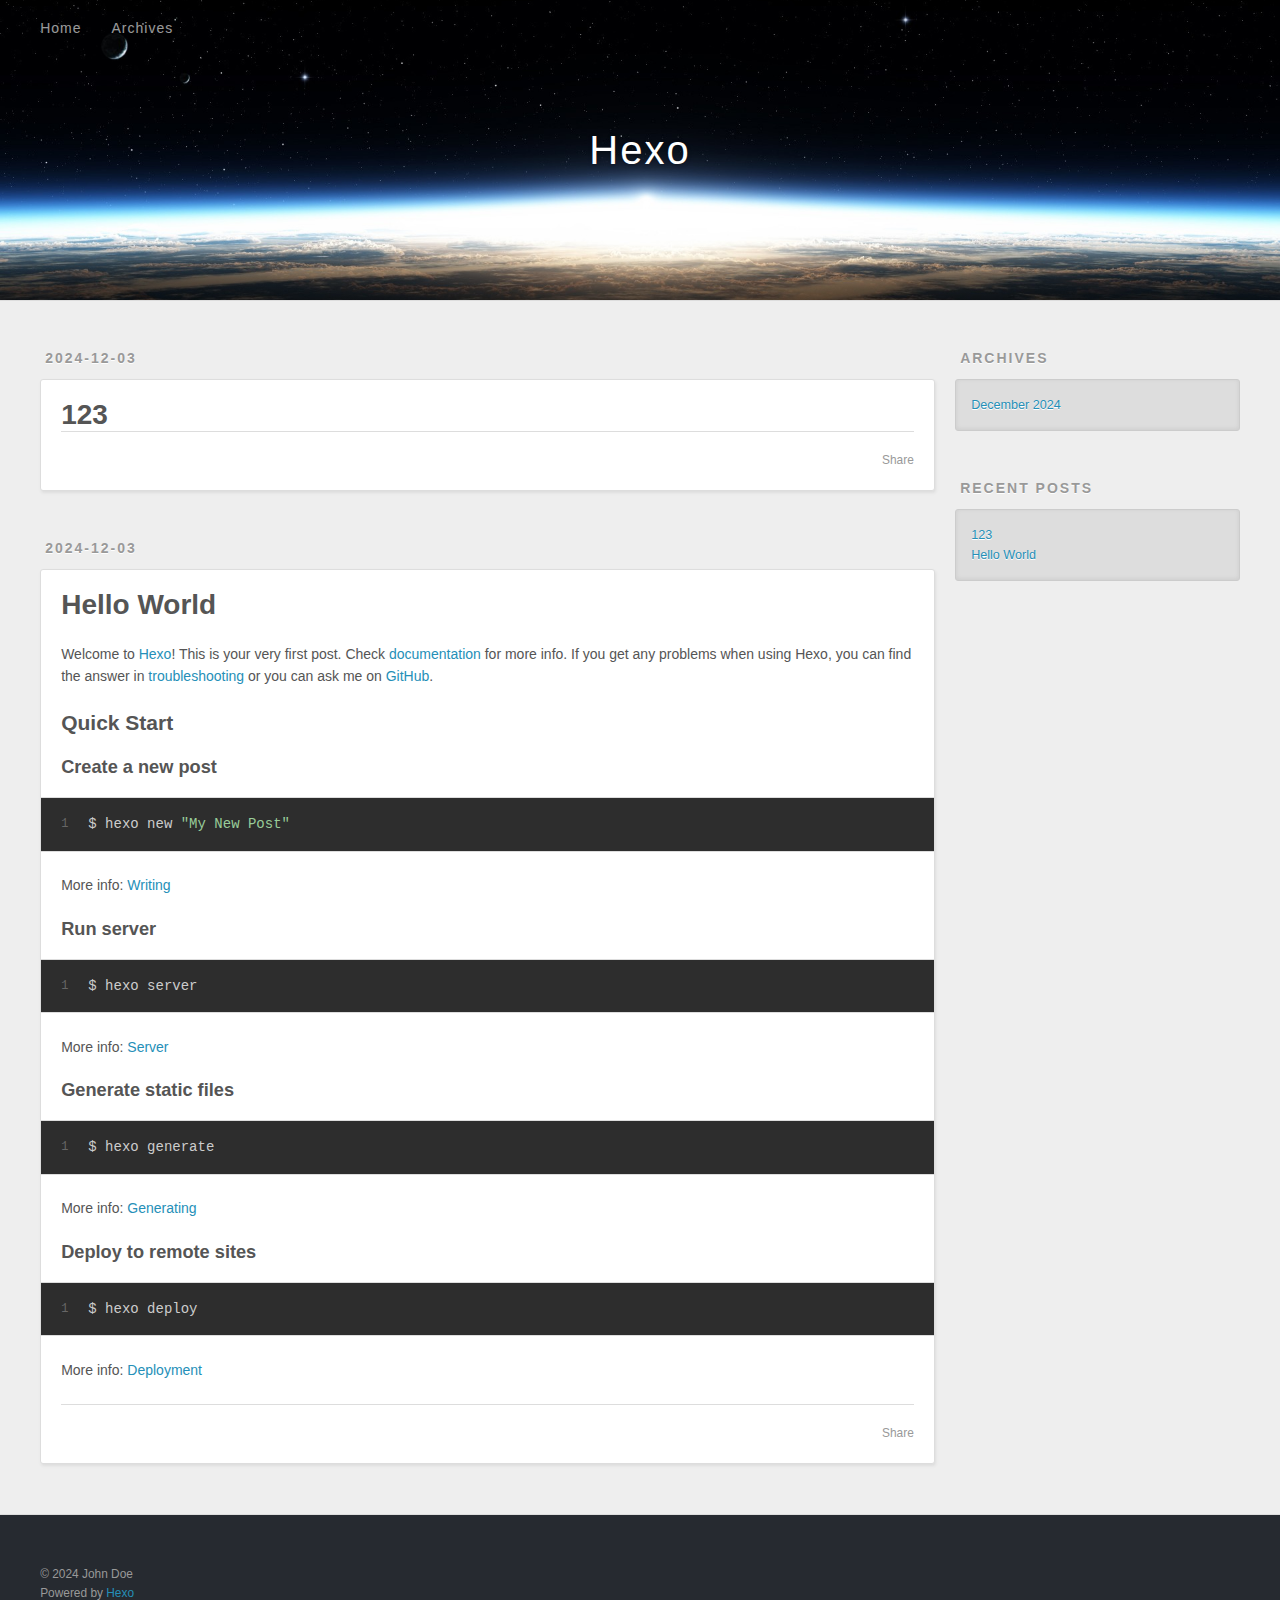
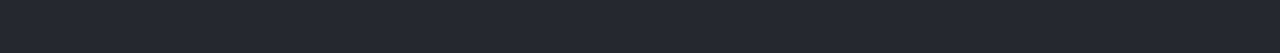
==== index.html @ cf657a5c "Site updated: 2024-12-03 20:59:52" ====
<!DOCTYPE html>
<html>
<head>
  <meta charset="utf-8">
  
  
  <title>Hexo</title>
  <meta name="viewport" content="width=device-width, initial-scale=1, shrink-to-fit=no">
  <meta property="og:type" content="website">
<meta property="og:title" content="Hexo">
<meta property="og:url" content="http://example.com/index.html">
<meta property="og:site_name" content="Hexo">
<meta property="og:locale" content="en_US">
<meta property="article:author" content="John Doe">
<meta name="twitter:card" content="summary">
  
    <link rel="alternate" href="/atom.xml" title="Hexo" type="application/atom+xml">
  
  
    <link rel="shortcut icon" href="/favicon.png">
  
  
  
<link rel="stylesheet" href="/css/style.css">

  
    
<link rel="stylesheet" href="/fancybox/jquery.fancybox.min.css">

  
  
<meta name="generator" content="Hexo 7.3.0"></head>

<body>
  <div id="container">
    <div id="wrap">
      <header id="header">
  <div id="banner"></div>
  <div id="header-outer" class="outer">
    <div id="header-title" class="inner">
      <h1 id="logo-wrap">
        <a href="/" id="logo">Hexo</a>
      </h1>
      
    </div>
    <div id="header-inner" class="inner">
      <nav id="main-nav">
        <a id="main-nav-toggle" class="nav-icon"><span class="fa fa-bars"></span></a>
        
          <a class="main-nav-link" href="/">Home</a>
        
          <a class="main-nav-link" href="/archives">Archives</a>
        
      </nav>
      <nav id="sub-nav">
        
        
          <a class="nav-icon" href="/atom.xml" title="RSS Feed"><span class="fa fa-rss"></span></a>
        
        <a class="nav-icon nav-search-btn" title="Search"><span class="fa fa-search"></span></a>
      </nav>
      <div id="search-form-wrap">
        <form action="//google.com/search" method="get" accept-charset="UTF-8" class="search-form"><input type="search" name="q" class="search-form-input" placeholder="Search"><button type="submit" class="search-form-submit">&#xF002;</button><input type="hidden" name="sitesearch" value="http://example.com"></form>
      </div>
    </div>
  </div>
</header>

      <div class="outer">
        <section id="main">
  
    <article id="post-123" class="h-entry article article-type-post" itemprop="blogPost" itemscope itemtype="https://schema.org/BlogPosting">
  <div class="article-meta">
    <a href="/2024/12/03/123/" class="article-date">
  <time class="dt-published" datetime="2024-12-03T11:37:57.000Z" itemprop="datePublished">2024-12-03</time>
</a>
    
  </div>
  <div class="article-inner">
    
    
      <header class="article-header">
        
  
    <h1 itemprop="name">
      <a class="p-name article-title" href="/2024/12/03/123/">123</a>
    </h1>
  

      </header>
    
    <div class="e-content article-entry" itemprop="articleBody">
      
        
      
    </div>
    <footer class="article-footer">
      <a data-url="http://example.com/2024/12/03/123/" data-id="cm48gv21500000oc7avasd6sb" data-title="123" class="article-share-link"><span class="fa fa-share">Share</span></a>
      
      
      
    </footer>
  </div>
  
</article>



  
    <article id="post-hello-world" class="h-entry article article-type-post" itemprop="blogPost" itemscope itemtype="https://schema.org/BlogPosting">
  <div class="article-meta">
    <a href="/2024/12/03/hello-world/" class="article-date">
  <time class="dt-published" datetime="2024-12-03T11:20:02.867Z" itemprop="datePublished">2024-12-03</time>
</a>
    
  </div>
  <div class="article-inner">
    
    
      <header class="article-header">
        
  
    <h1 itemprop="name">
      <a class="p-name article-title" href="/2024/12/03/hello-world/">Hello World</a>
    </h1>
  

      </header>
    
    <div class="e-content article-entry" itemprop="articleBody">
      
        <p>Welcome to <a target="_blank" rel="noopener" href="https://hexo.io/">Hexo</a>! This is your very first post. Check <a target="_blank" rel="noopener" href="https://hexo.io/docs/">documentation</a> for more info. If you get any problems when using Hexo, you can find the answer in <a target="_blank" rel="noopener" href="https://hexo.io/docs/troubleshooting.html">troubleshooting</a> or you can ask me on <a target="_blank" rel="noopener" href="https://github.com/hexojs/hexo/issues">GitHub</a>.</p>
<h2 id="Quick-Start"><a href="#Quick-Start" class="headerlink" title="Quick Start"></a>Quick Start</h2><h3 id="Create-a-new-post"><a href="#Create-a-new-post" class="headerlink" title="Create a new post"></a>Create a new post</h3><figure class="highlight bash"><table><tr><td class="gutter"><pre><span class="line">1</span><br></pre></td><td class="code"><pre><span class="line">$ hexo new <span class="string">&quot;My New Post&quot;</span></span><br></pre></td></tr></table></figure>

<p>More info: <a target="_blank" rel="noopener" href="https://hexo.io/docs/writing.html">Writing</a></p>
<h3 id="Run-server"><a href="#Run-server" class="headerlink" title="Run server"></a>Run server</h3><figure class="highlight bash"><table><tr><td class="gutter"><pre><span class="line">1</span><br></pre></td><td class="code"><pre><span class="line">$ hexo server</span><br></pre></td></tr></table></figure>

<p>More info: <a target="_blank" rel="noopener" href="https://hexo.io/docs/server.html">Server</a></p>
<h3 id="Generate-static-files"><a href="#Generate-static-files" class="headerlink" title="Generate static files"></a>Generate static files</h3><figure class="highlight bash"><table><tr><td class="gutter"><pre><span class="line">1</span><br></pre></td><td class="code"><pre><span class="line">$ hexo generate</span><br></pre></td></tr></table></figure>

<p>More info: <a target="_blank" rel="noopener" href="https://hexo.io/docs/generating.html">Generating</a></p>
<h3 id="Deploy-to-remote-sites"><a href="#Deploy-to-remote-sites" class="headerlink" title="Deploy to remote sites"></a>Deploy to remote sites</h3><figure class="highlight bash"><table><tr><td class="gutter"><pre><span class="line">1</span><br></pre></td><td class="code"><pre><span class="line">$ hexo deploy</span><br></pre></td></tr></table></figure>

<p>More info: <a target="_blank" rel="noopener" href="https://hexo.io/docs/one-command-deployment.html">Deployment</a></p>

      
    </div>
    <footer class="article-footer">
      <a data-url="http://example.com/2024/12/03/hello-world/" data-id="cm48gv21700010oc761fecr38" data-title="Hello World" class="article-share-link"><span class="fa fa-share">Share</span></a>
      
      
      
    </footer>
  </div>
  
</article>



  


</section>
        
          <aside id="sidebar">
  
    

  
    

  
    
  
    
  <div class="widget-wrap">
    <h3 class="widget-title">Archives</h3>
    <div class="widget">
      <ul class="archive-list"><li class="archive-list-item"><a class="archive-list-link" href="/archives/2024/12/">December 2024</a></li></ul>
    </div>
  </div>


  
    
  <div class="widget-wrap">
    <h3 class="widget-title">Recent Posts</h3>
    <div class="widget">
      <ul>
        
          <li>
            <a href="/2024/12/03/123/">123</a>
          </li>
        
          <li>
            <a href="/2024/12/03/hello-world/">Hello World</a>
          </li>
        
      </ul>
    </div>
  </div>

  
</aside>
        
      </div>
      <footer id="footer">
  
  <div class="outer">
    <div id="footer-info" class="inner">
      
      &copy; 2024 John Doe<br>
      Powered by <a href="https://hexo.io/" target="_blank">Hexo</a>
    </div>
  </div>
</footer>

    </div>
    <nav id="mobile-nav">
  
    <a href="/" class="mobile-nav-link">Home</a>
  
    <a href="/archives" class="mobile-nav-link">Archives</a>
  
</nav>
    


<script src="/js/jquery-3.6.4.min.js"></script>



  
<script src="/fancybox/jquery.fancybox.min.js"></script>




<script src="/js/script.js"></script>





  </div>
</body>
</html>
---- css/style.css ----
body {
  width: 100%;
}
body:before,
body:after {
  content: "";
  display: table;
}
body:after {
  clear: both;
}
html,
body,
div,
span,
applet,
object,
iframe,
h1,
h2,
h3,
h4,
h5,
h6,
p,
blockquote,
pre,
a,
abbr,
acronym,
address,
big,
cite,
code,
del,
dfn,
em,
img,
ins,
kbd,
q,
s,
samp,
small,
strike,
strong,
sub,
sup,
tt,
var,
dl,
dt,
dd,
ol,
ul,
li,
fieldset,
form,
label,
legend,
table,
caption,
tbody,
tfoot,
thead,
tr,
th,
td {
  margin: 0;
  padding: 0;
  border: 0;
  outline: 0;
  font-weight: inherit;
  font-style: inherit;
  font-family: inherit;
  font-size: 100%;
  vertical-align: baseline;
}
body {
  line-height: 1;
  color: #000;
  background: #fff;
}
ol,
ul {
  list-style: none;
}
table {
  border-collapse: separate;
  border-spacing: 0;
  vertical-align: middle;
}
caption,
th,
td {
  text-align: left;
  font-weight: normal;
  vertical-align: middle;
}
a img {
  border: none;
}
input,
button {
  margin: 0;
  padding: 0;
}
input::-moz-focus-inner,
button::-moz-focus-inner {
  border: 0;
  padding: 0;
}
html,
body,
#container {
  height: 100%;
}
body {
  background: #eee;
  font: 14px -apple-system, BlinkMacSystemFont, "Segoe UI", "Roboto", "Oxygen", "Ubuntu", "Cantarell", "Fira Sans", "Droid Sans", "Helvetica Neue", sans-serif;
  -webkit-text-size-adjust: 100%;
}
.outer {
  max-width: 1220px;
  margin: 0 auto;
  padding: 0 20px;
}
.outer:before,
.outer:after {
  content: "";
  display: table;
}
.outer:after {
  clear: both;
}
.inner {
  display: inline;
  float: left;
  width: 98.33333333333333%;
  margin: 0 0.833333333333333%;
}
.left,
.alignleft {
  float: left;
}
.right,
.alignright {
  float: right;
}
.clear {
  clear: both;
}
#container {
  position: relative;
}
.mobile-nav-on {
  overflow: hidden;
}
#wrap {
  height: 100%;
  width: 100%;
  position: absolute;
  top: 0;
  left: 0;
  -webkit-transition: 0.2s ease-out;
  -moz-transition: 0.2s ease-out;
  -ms-transition: 0.2s ease-out;
  transition: 0.2s ease-out;
  z-index: 1;
  background: #eee;
}
.mobile-nav-on #wrap {
  left: 280px;
}
@media screen and (min-width: 768px) {
  #main {
    display: inline;
    float: left;
    width: 73.33333333333333%;
    margin: 0 0.833333333333333%;
  }
}
.article-date,
.article-category-link,
.archive-year,
.widget-title {
  text-decoration: none;
  text-transform: uppercase;
  letter-spacing: 2px;
  color: #999;
  margin-bottom: 1em;
  margin-left: 5px;
  line-height: 1em;
  text-shadow: 0 1px #fff;
  font-weight: bold;
}
.article-inner,
.archive-article-inner {
  background: #fff;
  -webkit-box-shadow: 1px 2px 3px #ddd;
  box-shadow: 1px 2px 3px #ddd;
  border: 1px solid #ddd;
  border-radius: 3px;
}
.article-entry h1,
.widget h1 {
  font-size: 2em;
}
.article-entry h2,
.widget h2 {
  font-size: 1.5em;
}
.article-entry h3,
.widget h3 {
  font-size: 1.3em;
}
.article-entry h4,
.widget h4 {
  font-size: 1.2em;
}
.article-entry h5,
.widget h5 {
  font-size: 1em;
}
.article-entry h6,
.widget h6 {
  font-size: 1em;
  color: #999;
}
.article-entry hr,
.widget hr {
  border: 1px dashed #ddd;
}
.article-entry strong,
.widget strong {
  font-weight: bold;
}
.article-entry em,
.widget em,
.article-entry cite,
.widget cite {
  font-style: italic;
}
.article-entry sup,
.widget sup,
.article-entry sub,
.widget sub {
  font-size: 0.75em;
  line-height: 0;
  position: relative;
  vertical-align: baseline;
}
.article-entry sup,
.widget sup {
  top: -0.5em;
}
.article-entry sub,
.widget sub {
  bottom: -0.2em;
}
.article-entry small,
.widget small {
  font-size: 0.85em;
}
.article-entry acronym,
.widget acronym,
.article-entry abbr,
.widget abbr {
  border-bottom: 1px dotted;
}
.article-entry ul,
.widget ul,
.article-entry ol,
.widget ol,
.article-entry dl,
.widget dl {
  margin: 0 20px;
  line-height: 1.6em;
}
.article-entry ul ul,
.widget ul ul,
.article-entry ol ul,
.widget ol ul,
.article-entry ul ol,
.widget ul ol,
.article-entry ol ol,
.widget ol ol {
  margin-top: 0;
  margin-bottom: 0;
}
.article-entry ul,
.widget ul {
  list-style: disc;
}
.article-entry ol,
.widget ol {
  list-style: decimal;
}
.article-entry dt,
.widget dt {
  font-weight: bold;
}
#header {
  height: 300px;
  position: relative;
  border-bottom: 1px solid #ddd;
}
#header:before,
#header:after {
  content: "";
  position: absolute;
  left: 0;
  right: 0;
  height: 40px;
}
#header:before {
  top: 0;
  background: -webkit-linear-gradient(rgba(0,0,0,0.2), transparent);
  background: -moz-linear-gradient(rgba(0,0,0,0.2), transparent);
  background: -ms-linear-gradient(rgba(0,0,0,0.2), transparent);
  background: linear-gradient(rgba(0,0,0,0.2), transparent);
}
#header:after {
  bottom: 0;
  background: -webkit-linear-gradient(transparent, rgba(0,0,0,0.2));
  background: -moz-linear-gradient(transparent, rgba(0,0,0,0.2));
  background: -ms-linear-gradient(transparent, rgba(0,0,0,0.2));
  background: linear-gradient(transparent, rgba(0,0,0,0.2));
}
#header-outer {
  height: 100%;
  position: relative;
}
#header-inner {
  position: relative;
  overflow: hidden;
}
#banner {
  position: absolute;
  top: 0;
  left: 0;
  width: 100%;
  height: 100%;
  background: url("images/banner.jpg") center #000;
  background-size: cover;
  z-index: -1;
}
#header-title {
  text-align: center;
  height: 40px;
  position: absolute;
  top: 50%;
  left: 0;
  margin-top: -20px;
}
#logo,
#subtitle {
  text-decoration: none;
  color: #fff;
  font-weight: 300;
  text-shadow: 0 1px 4px rgba(0,0,0,0.3);
}
#logo {
  font-size: 40px;
  line-height: 40px;
  letter-spacing: 2px;
}
#subtitle {
  font-size: 16px;
  line-height: 16px;
  letter-spacing: 1px;
}
#subtitle-wrap {
  margin-top: 16px;
}
#main-nav {
  float: left;
  margin-left: -15px;
}
.nav-icon,
.main-nav-link {
  float: left;
  color: #fff;
  opacity: 0.6;
  text-decoration: none;
  text-shadow: 0 1px rgba(0,0,0,0.2);
  -webkit-transition: opacity 0.2s;
  -moz-transition: opacity 0.2s;
  -ms-transition: opacity 0.2s;
  transition: opacity 0.2s;
  display: block;
  padding: 20px 15px;
}
.nav-icon:hover,
.main-nav-link:hover {
  opacity: 1;
}
.nav-icon {
  text-align: center;
  font-size: 14px;
  width: 14px;
  height: 14px;
  padding: 20px 15px;
  position: relative;
  cursor: pointer;
}
.main-nav-link {
  font-weight: 300;
  letter-spacing: 1px;
}
@media screen and (max-width: 479px) {
  .main-nav-link {
    display: none;
  }
}
#main-nav-toggle {
  display: none;
}
@media screen and (max-width: 479px) {
  #main-nav-toggle {
    display: block;
  }
}
#sub-nav {
  float: right;
  margin-right: -15px;
}
#search-form-wrap {
  position: absolute;
  top: 15px;
  width: 150px;
  height: 30px;
  right: -150px;
  opacity: 0;
  -webkit-transition: 0.2s ease-out;
  -moz-transition: 0.2s ease-out;
  -ms-transition: 0.2s ease-out;
  transition: 0.2s ease-out;
}
#search-form-wrap.on {
  opacity: 1;
  right: 0;
}
@media screen and (max-width: 479px) {
  #search-form-wrap {
    width: 100%;
    right: -100%;
  }
}
.search-form {
  position: absolute;
  top: 0;
  left: 0;
  right: 0;
  background: #fff;
  padding: 5px 15px;
  border-radius: 15px;
  -webkit-box-shadow: 0 0 10px rgba(0,0,0,0.3);
  box-shadow: 0 0 10px rgba(0,0,0,0.3);
}
.search-form-input {
  border: none;
  background: none;
  color: #555;
  width: 100%;
  font: 13px -apple-system, BlinkMacSystemFont, "Segoe UI", "Roboto", "Oxygen", "Ubuntu", "Cantarell", "Fira Sans", "Droid Sans", "Helvetica Neue", sans-serif;
  outline: none;
}
.search-form-input::-webkit-search-results-decoration,
.search-form-input::-webkit-search-cancel-button {
  -webkit-appearance: none;
}
.search-form-submit {
  position: absolute;
  top: 50%;
  right: 10px;
  margin-top: -7px;
  font: 13px ForkAwesome;
  border: none;
  background: none;
  color: #bbb;
  cursor: pointer;
}
.search-form-submit:hover,
.search-form-submit:focus {
  color: #777;
}
.article {
  margin: 50px 0;
}
.article-inner {
  overflow: hidden;
}
.article-meta:before,
.article-meta:after {
  content: "";
  display: table;
}
.article-meta:after {
  clear: both;
}
.article-date {
  float: left;
}
.article-category {
  float: left;
  line-height: 1em;
  color: #ccc;
  text-shadow: 0 1px #fff;
  margin-left: 8px;
}
.article-category:before {
  content: "\2022";
}
.article-category-link {
  margin: 0 12px 1em;
}
.article-header {
  padding: 20px 20px 0;
}
.article-title {
  text-decoration: none;
  font-size: 2em;
  font-weight: bold;
  color: #555;
  line-height: 1.1em;
  -webkit-transition: color 0.2s;
  -moz-transition: color 0.2s;
  -ms-transition: color 0.2s;
  transition: color 0.2s;
}
a.article-title:hover {
  color: #258fb8;
}
.article-entry {
  color: #555;
  padding: 0 20px;
}
.article-entry:before,
.article-entry:after {
  content: "";
  display: table;
}
.article-entry:after {
  clear: both;
}
.article-entry p,
.article-entry table {
  line-height: 1.6em;
  margin: 1.6em 0;
}
.article-entry h1,
.article-entry h2,
.article-entry h3,
.article-entry h4,
.article-entry h5,
.article-entry h6 {
  font-weight: bold;
}
.article-entry h1,
.article-entry h2,
.article-entry h3,
.article-entry h4,
.article-entry h5,
.article-entry h6 {
  line-height: 1.1em;
  margin: 1.1em 0;
}
.article-entry a {
  color: #258fb8;
  text-decoration: none;
}
.article-entry a:hover {
  text-decoration: underline;
}
.article-entry ul,
.article-entry ol,
.article-entry dl {
  margin-top: 1.6em;
  margin-bottom: 1.6em;
}
.article-entry img,
.article-entry video {
  max-width: 100%;
  height: auto;
  display: block;
  margin: auto;
}
.article-entry iframe {
  border: none;
}
.article-entry table {
  width: 100%;
  border-collapse: collapse;
  border-spacing: 0;
}
.article-entry th {
  font-weight: bold;
  border-bottom: 3px solid #ddd;
  padding-bottom: 0.5em;
}
.article-entry td {
  border-bottom: 1px solid #ddd;
  padding: 10px 0;
}
.article-entry blockquote {
  font-family: Georgia, "Times New Roman", serif;
  margin: 1.6em 20px;
  text-align: center;
}
.article-entry blockquote footer {
  font-size: 14px;
  margin: 1.6em 0;
  font-family: -apple-system, BlinkMacSystemFont, "Segoe UI", "Roboto", "Oxygen", "Ubuntu", "Cantarell", "Fira Sans", "Droid Sans", "Helvetica Neue", sans-serif;
}
.article-entry blockquote footer cite:before {
  content: "—";
  padding: 0 0.5em;
}
.article-entry .pullquote {
  text-align: left;
  width: 45%;
  margin: 0;
}
.article-entry .pullquote.left {
  margin-left: 0.5em;
  margin-right: 1em;
}
.article-entry .pullquote.right {
  margin-right: 0.5em;
  margin-left: 1em;
}
.article-entry .caption {
  color: #999;
  display: block;
  font-size: 0.9em;
  margin-top: 0.5em;
  position: relative;
  text-align: center;
}
.article-entry .video-container {
  position: relative;
  padding-top: 56.25%;
  height: 0;
  overflow: hidden;
}
.article-entry .video-container iframe,
.article-entry .video-container object,
.article-entry .video-container embed {
  position: absolute;
  top: 0;
  left: 0;
  width: 100%;
  height: 100%;
  margin-top: 0;
}
.article-more-link a {
  display: inline-block;
  line-height: 1em;
  padding: 6px 15px;
  border-radius: 15px;
  background: #eee;
  color: #999;
  text-shadow: 0 1px #fff;
  text-decoration: none;
}
.article-more-link a:hover {
  background: #258fb8;
  color: #fff;
  text-decoration: none;
  text-shadow: 0 1px #1e7293;
}
.article-footer {
  font-size: 0.85em;
  line-height: 1.6em;
  border-top: 1px solid #ddd;
  padding-top: 1.6em;
  margin: 0 20px 20px;
}
.article-footer:before,
.article-footer:after {
  content: "";
  display: table;
}
.article-footer:after {
  clear: both;
}
.article-footer a {
  color: #999;
  text-decoration: none;
}
.article-footer a:hover {
  color: #555;
}
.article-tag-list-item {
  float: left;
  margin-right: 10px;
}
.article-tag-list-link:before {
  content: "#";
}
.article-comment-link {
  float: right;
}
.article-comment-link:before {
  padding-right: 8px;
}
.article-share-link {
  cursor: pointer;
  float: right;
  margin-left: 20px;
}
.article-share-link:before {
  padding-right: 6px;
}
#article-nav {
  position: relative;
}
#article-nav:before,
#article-nav:after {
  content: "";
  display: table;
}
#article-nav:after {
  clear: both;
}
@media screen and (min-width: 768px) {
  #article-nav {
    margin: 50px 0;
  }
  #article-nav:before {
    width: 8px;
    height: 8px;
    position: absolute;
    top: 50%;
    left: 50%;
    margin-top: -4px;
    margin-left: -4px;
    content: "";
    border-radius: 50%;
    background: #ddd;
    -webkit-box-shadow: 0 1px 2px #fff;
    box-shadow: 0 1px 2px #fff;
  }
}
.article-nav-link-wrap {
  text-decoration: none;
  text-shadow: 0 1px #fff;
  color: #999;
  -webkit-box-sizing: border-box;
  -moz-box-sizing: border-box;
  box-sizing: border-box;
  margin-top: 50px;
  text-align: center;
  display: block;
}
.article-nav-link-wrap:hover {
  color: #555;
}
@media screen and (min-width: 768px) {
  .article-nav-link-wrap {
    width: 50%;
    margin-top: 0;
  }
}
@media screen and (min-width: 768px) {
  #article-nav-newer {
    float: left;
    text-align: right;
    padding-right: 20px;
  }
}
@media screen and (min-width: 768px) {
  #article-nav-older {
    float: right;
    text-align: left;
    padding-left: 20px;
  }
}
.article-nav-caption {
  text-transform: uppercase;
  letter-spacing: 2px;
  color: #ddd;
  line-height: 1em;
  font-weight: bold;
}
#article-nav-newer .article-nav-caption {
  margin-right: -2px;
}
.article-nav-title {
  font-size: 0.85em;
  line-height: 1.6em;
  margin-top: 0.5em;
}
.article-share-box {
  position: absolute;
  display: none;
  background: #fff;
  -webkit-box-shadow: 1px 2px 10px rgba(0,0,0,0.2);
  box-shadow: 1px 2px 10px rgba(0,0,0,0.2);
  border-radius: 3px;
  margin-left: -145px;
  overflow: hidden;
  z-index: 1;
}
.article-share-box.on {
  display: block;
}
.article-share-input {
  width: 100%;
  background: none;
  -webkit-box-sizing: border-box;
  -moz-box-sizing: border-box;
  box-sizing: border-box;
  font: 14px -apple-system, BlinkMacSystemFont, "Segoe UI", "Roboto", "Oxygen", "Ubuntu", "Cantarell", "Fira Sans", "Droid Sans", "Helvetica Neue", sans-serif;
  padding: 0 15px;
  color: #555;
  outline: none;
  border: 1px solid #ddd;
  border-radius: 3px 3px 0 0;
  height: 36px;
  line-height: 36px;
}
.article-share-links {
  background: #eee;
}
.article-share-links:before,
.article-share-links:after {
  content: "";
  display: table;
}
.article-share-links:after {
  clear: both;
}
.article-share-twitter,
.article-share-facebook,
.article-share-pinterest,
.article-share-linkedin {
  width: 50px;
  height: 36px;
  display: block;
  float: left;
  position: relative;
  color: #999;
  text-shadow: 0 1px #fff;
}
.article-share-twitter:before,
.article-share-facebook:before,
.article-share-pinterest:before,
.article-share-linkedin:before {
  font-size: 20px;
  width: 20px;
  height: 20px;
  position: absolute;
  top: 50%;
  left: 50%;
  margin-top: -10px;
  margin-left: -10px;
  text-align: center;
}
.article-share-twitter:hover,
.article-share-facebook:hover,
.article-share-pinterest:hover,
.article-share-linkedin:hover {
  color: #fff;
}
.article-share-twitter:hover {
  background: #00aced;
  text-shadow: 0 1px #008abe;
}
.article-share-facebook:hover {
  background: #3b5998;
  text-shadow: 0 1px #2f477a;
}
.article-share-pinterest:hover {
  background: #cb2027;
  text-shadow: 0 1px #a21a1f;
}
.article-share-linkedin:hover {
  background: #0077b5;
  text-shadow: 0 1px #005f91;
}
.article-gallery {
  background: #000;
  position: relative;
}
.article-gallery-photos {
  position: relative;
  overflow: hidden;
}
.article-gallery-img {
  display: none;
  max-width: 100%;
}
.article-gallery-img:first-child {
  display: block;
}
.article-gallery-img.loaded {
  position: absolute;
  display: block;
}
.article-gallery-img img {
  display: block;
  max-width: 100%;
  margin: 0 auto;
}
#comments {
  background: #fff;
  -webkit-box-shadow: 1px 2px 3px #ddd;
  box-shadow: 1px 2px 3px #ddd;
  padding: 20px;
  border: 1px solid #ddd;
  border-radius: 3px;
  margin: 50px 0;
}
#comments a {
  color: #258fb8;
}
.archives-wrap {
  margin: 50px 0;
}
.archives:before,
.archives:after {
  content: "";
  display: table;
}
.archives:after {
  clear: both;
}
.archive-year-wrap {
  margin-bottom: 1em;
}
.archives {
  -webkit-column-gap: 10px;
  -moz-column-gap: 10px;
  column-gap: 10px;
}
@media screen and (min-width: 480px) and (max-width: 767px) {
  .archives {
    -webkit-column-count: 2;
    -moz-column-count: 2;
    column-count: 2;
  }
}
@media screen and (min-width: 768px) {
  .archives {
    -webkit-column-count: 3;
    -moz-column-count: 3;
    column-count: 3;
  }
}
.archive-article {
  -webkit-column-break-inside: avoid;
  page-break-inside: avoid;
  overflow: hidden;
  break-inside: avoid-column;
}
.archive-article-inner {
  padding: 10px;
  margin-bottom: 15px;
}
.archive-article-title {
  text-decoration: none;
  font-weight: bold;
  color: #555;
  -webkit-transition: color 0.2s;
  -moz-transition: color 0.2s;
  -ms-transition: color 0.2s;
  transition: color 0.2s;
  line-height: 1.6em;
}
.archive-article-title:hover {
  color: #258fb8;
}
.archive-article-footer {
  margin-top: 1em;
}
.archive-article-date {
  color: #999;
  text-decoration: none;
  font-size: 0.85em;
  line-height: 1em;
  margin-bottom: 0.5em;
  display: block;
}
#page-nav {
  margin: 50px auto;
  background: #fff;
  -webkit-box-shadow: 1px 2px 3px #ddd;
  box-shadow: 1px 2px 3px #ddd;
  border: 1px solid #ddd;
  border-radius: 3px;
  text-align: center;
  color: #999;
  overflow: hidden;
}
#page-nav:before,
#page-nav:after {
  content: "";
  display: table;
}
#page-nav:after {
  clear: both;
}
#page-nav a,
#page-nav span {
  padding: 10px 20px;
  line-height: 1;
  height: 2ex;
}
#page-nav a {
  color: #999;
  text-decoration: none;
}
#page-nav a:hover {
  background: #999;
  color: #fff;
}
#page-nav .prev {
  float: left;
}
#page-nav .next {
  float: right;
}
#page-nav .page-number {
  display: inline-block;
}
@media screen and (max-width: 479px) {
  #page-nav .page-number {
    display: none;
  }
}
#page-nav .current {
  color: #555;
  font-weight: bold;
}
#page-nav .space {
  color: #ddd;
}
#footer {
  background: #262a30;
  padding: 50px 0;
  border-top: 1px solid #ddd;
  color: #999;
}
#footer a {
  color: #258fb8;
  text-decoration: none;
}
#footer a:hover {
  text-decoration: underline;
}
#footer-info {
  line-height: 1.6em;
  font-size: 0.85em;
}
.article-entry pre,
.article-entry .highlight {
  background: #2d2d2d;
  margin: 0 -20px;
  padding: 15px 20px;
  border-style: solid;
  border-color: #ddd;
  border-width: 1px 0;
  overflow: auto;
  color: #ccc;
  line-height: 22.400000000000002px;
}
.article-entry .highlight .gutter pre,
.article-entry .gist .gist-file .gist-data .line-numbers {
  color: #666;
  font-size: 0.85em;
}
.article-entry pre,
.article-entry code {
  font-family: "Source Code Pro", Consolas, Monaco, Menlo, Consolas, monospace;
}
.article-entry code {
  background: #eee;
  text-shadow: 0 1px #fff;
  padding: 0 0.3em;
}
.article-entry pre code {
  background: none;
  text-shadow: none;
  padding: 0;
}
.article-entry .highlight pre {
  border: none;
  margin: 0;
  padding: 0;
}
.article-entry .highlight table {
  margin: 0;
  width: auto;
}
.article-entry .highlight td {
  border: none;
  padding: 0;
}
.article-entry .highlight figcaption {
  font-size: 0.85em;
  color: #999;
  line-height: 1em;
  margin-bottom: 1em;
}
.article-entry .highlight figcaption:before,
.article-entry .highlight figcaption:after {
  content: "";
  display: table;
}
.article-entry .highlight figcaption:after {
  clear: both;
}
.article-entry .highlight figcaption a {
  float: right;
}
.article-entry .highlight .gutter {
  -moz-user-select: none;
  -ms-user-select: none;
  -webkit-user-select: none;
  -webkit-user-select: none;
  -moz-user-select: none;
  -ms-user-select: none;
  user-select: none;
}
.article-entry .highlight .gutter pre {
  text-align: right;
  padding-right: 20px;
}
.article-entry .highlight .line {
  height: 22.400000000000002px;
}
.article-entry .highlight .line.marked {
  background: #515151;
}
.article-entry .gist {
  margin: 0 -20px;
  border-style: solid;
  border-color: #ddd;
  border-width: 1px 0;
  background: #2d2d2d;
  padding: 15px 20px 15px 0;
}
.article-entry .gist .gist-file {
  border: none;
  font-family: "Source Code Pro", Consolas, Monaco, Menlo, Consolas, monospace;
  margin: 0;
}
.article-entry .gist .gist-file .gist-data {
  background: none;
  border: none;
}
.article-entry .gist .gist-file .gist-data .line-numbers {
  background: none;
  border: none;
  padding: 0 20px 0 0;
}
.article-entry .gist .gist-file .gist-data .line-data {
  padding: 0 !important;
}
.article-entry .gist .gist-file .highlight {
  margin: 0;
  padding: 0;
  border: none;
}
.article-entry .gist .gist-file .gist-meta {
  background: #2d2d2d;
  color: #999;
  font: 0.85em -apple-system, BlinkMacSystemFont, "Segoe UI", "Roboto", "Oxygen", "Ubuntu", "Cantarell", "Fira Sans", "Droid Sans", "Helvetica Neue", sans-serif;
  text-shadow: 0 0;
  padding: 0;
  margin-top: 1em;
  margin-left: 20px;
}
.article-entry .gist .gist-file .gist-meta a {
  color: #258fb8;
  font-weight: normal;
}
.article-entry .gist .gist-file .gist-meta a:hover {
  text-decoration: underline;
}
pre .comment,
pre .title {
  color: #999;
}
pre .variable,
pre .attribute,
pre .tag,
pre .regexp,
pre .ruby .constant,
pre .xml .tag .title,
pre .xml .pi,
pre .xml .doctype,
pre .html .doctype,
pre .css .id,
pre .css .class,
pre .css .pseudo {
  color: #f2777a;
}
pre .number,
pre .preprocessor,
pre .built_in,
pre .literal,
pre .params,
pre .constant {
  color: #f99157;
}
pre .class,
pre .ruby .class .title,
pre .css .rules .attribute {
  color: #9c9;
}
pre .string,
pre .value,
pre .inheritance,
pre .header,
pre .ruby .symbol,
pre .xml .cdata {
  color: #9c9;
}
pre .css .hexcolor {
  color: #6cc;
}
pre .function,
pre .python .decorator,
pre .python .title,
pre .ruby .function .title,
pre .ruby .title .keyword,
pre .perl .sub,
pre .javascript .title,
pre .coffeescript .title {
  color: #69c;
}
pre .keyword,
pre .javascript .function {
  color: #c9c;
}
@media screen and (max-width: 479px) {
  #mobile-nav {
    position: absolute;
    top: 0;
    left: 0;
    width: 280px;
    height: 100%;
    background: #191919;
    border-right: 1px solid #fff;
  }
}
@media screen and (max-width: 479px) {
  .mobile-nav-link {
    display: block;
    color: #999;
    text-decoration: none;
    padding: 15px 20px;
    font-weight: bold;
  }
  .mobile-nav-link:hover {
    color: #fff;
  }
}
@media screen and (min-width: 768px) {
  #sidebar {
    display: inline;
    float: left;
    width: 23.333333333333332%;
    margin: 0 0.833333333333333%;
  }
}
.widget-wrap {
  margin: 50px 0;
}
.widget {
  color: #777;
  text-shadow: 0 1px #fff;
  background: #ddd;
  -webkit-box-shadow: 0 -1px 4px #ccc inset;
  box-shadow: 0 -1px 4px #ccc inset;
  border: 1px solid #ccc;
  padding: 15px;
  border-radius: 3px;
}
.widget a {
  color: #258fb8;
  text-decoration: none;
}
.widget a:hover {
  text-decoration: underline;
}
.widget ul ul,
.widget ol ul,
.widget dl ul,
.widget ul ol,
.widget ol ol,
.widget dl ol,
.widget ul dl,
.widget ol dl,
.widget dl dl {
  margin-left: 15px;
  list-style: disc;
}
.widget {
  line-height: 1.6em;
  word-wrap: break-word;
  font-size: 0.9em;
}
.widget ul,
.widget ol {
  list-style: none;
  margin: 0;
}
.widget ul ul,
.widget ol ul,
.widget ul ol,
.widget ol ol {
  margin: 0 20px;
}
.widget ul ul,
.widget ol ul {
  list-style: disc;
}
.widget ul ol,
.widget ol ol {
  list-style: decimal;
}
.category-list-count,
.tag-list-count,
.archive-list-count {
  padding-left: 5px;
  color: #999;
  font-size: 0.85em;
}
.category-list-count:before,
.tag-list-count:before,
.archive-list-count:before {
  content: "(";
}
.category-list-count:after,
.tag-list-count:after,
.archive-list-count:after {
  content: ")";
}
.tagcloud a {
  margin-right: 5px;
  display: inline-block;
}
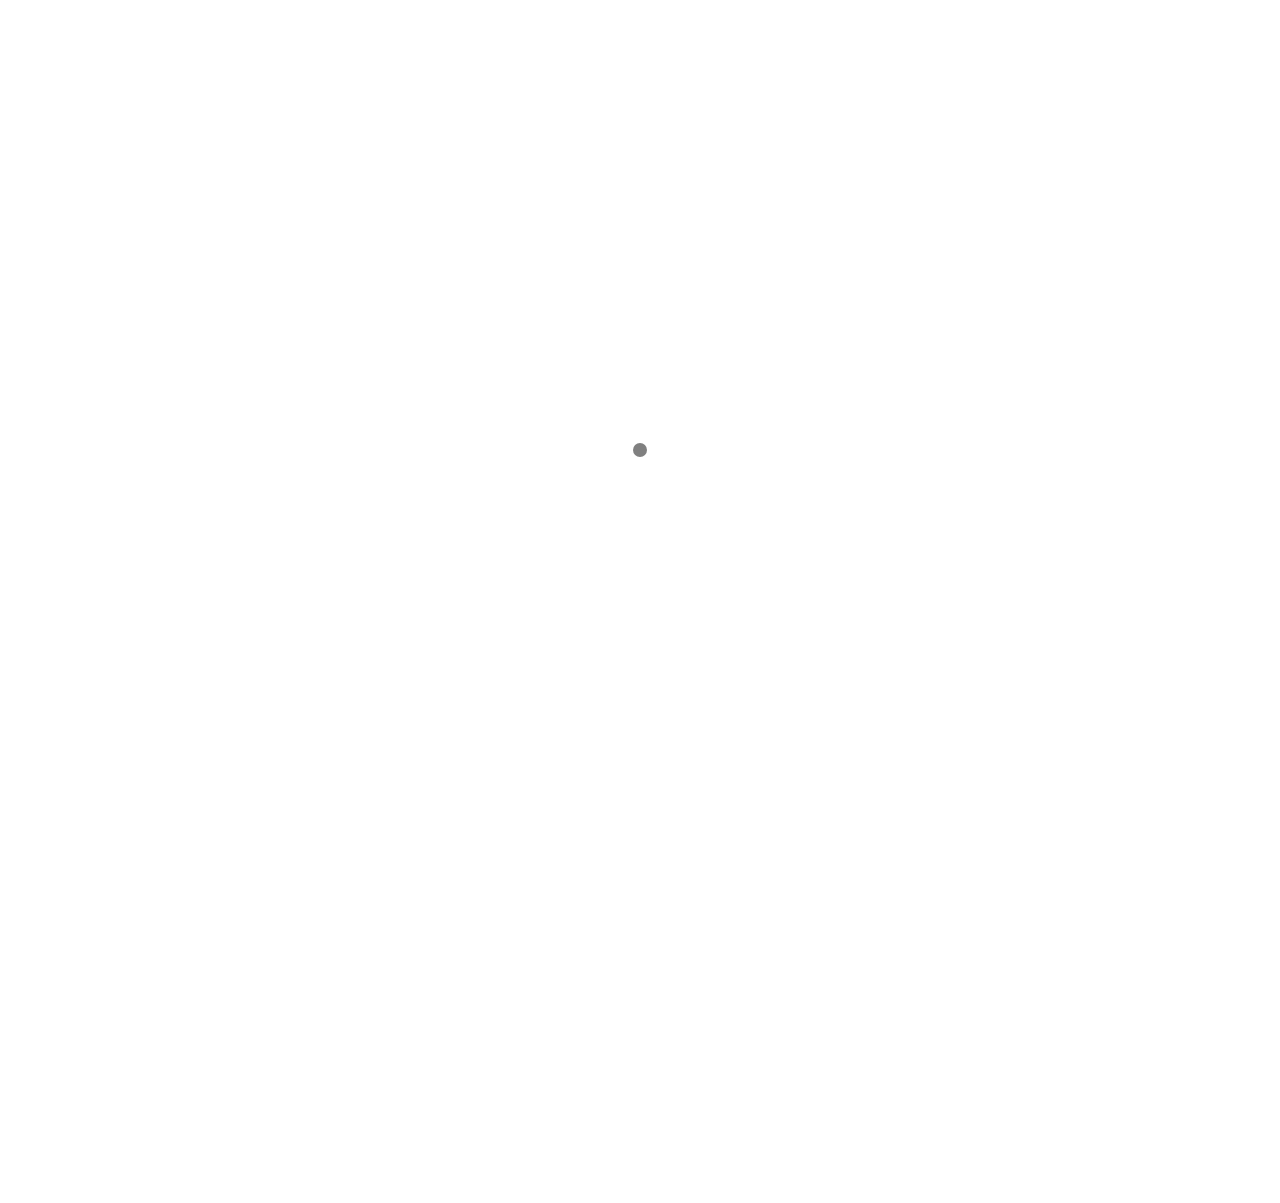
==== commit 56a7881b: "Site updated: 2024-12-03 21:15:56" ====
--- a/index.html
+++ b/index.html
@@ -1,247 +1,221 @@
+
 <!DOCTYPE html>
-<html>
+<html lang="zh" class="loading">
 <head>
-  <meta charset="utf-8">
-  
-  
-  <title>Hexo</title>
-  <meta name="viewport" content="width=device-width, initial-scale=1, shrink-to-fit=no">
-  <meta property="og:type" content="website">
-<meta property="og:title" content="Hexo">
-<meta property="og:url" content="http://example.com/index.html">
-<meta property="og:site_name" content="Hexo">
-<meta property="og:locale" content="en_US">
-<meta property="article:author" content="John Doe">
-<meta name="twitter:card" content="summary">
-  
-    <link rel="alternate" href="/atom.xml" title="Hexo" type="application/atom+xml">
-  
-  
-    <link rel="shortcut icon" href="/favicon.png">
-  
-  
-  
-<link rel="stylesheet" href="/css/style.css">
-
-  
-    
-<link rel="stylesheet" href="/fancybox/jquery.fancybox.min.css">
-
-  
-  
+    <meta charset="UTF-8" />
+    <meta http-equiv="X-UA-Compatible" content="IE=edge,chrome=1" />
+    <meta name="viewport" content="width=device-width, minimum-scale=1.0, maximum-scale=1.0, user-scalable=no">
+    <title>yukiya2077 - 欢迎来到我的世界</title>
+    <meta name="apple-mobile-web-app-capable" content="yes" />
+    <meta name="apple-mobile-web-app-status-bar-style" content="black-translucent">
+    <meta name="google" content="notranslate" />
+    <meta name="keywords" content="Fechin,"> 
+    
+    <meta name="author" content="yukiya2077"> 
+    <link rel="alternative" href="atom.xml" title="yukiya2077" type="application/atom+xml"> 
+    <link rel="icon" href="/img/favicon.png"> 
+    
+    
+    
+    <meta name="twitter:card" content="summary"/>
+    <meta name="twitter:title" content="yukiya2077 - 欢迎来到我的世界"/>
+    
+    
+    
+    
+    
+    <meta property="og:site_name" content="yukiya2077"/>
+    <meta property="og:type" content="object"/>
+    <meta property="og:title" content="yukiya2077 - 欢迎来到我的世界"/>
+    
+    
+<link rel="stylesheet" href="/css/diaspora.css">
+
+    <script>window.searchDbPath = "/search.xml";</script>
+    <link rel="preconnect" href="https://fonts.googleapis.com">
+    <link rel="preconnect" href="https://fonts.gstatic.com" crossorigin>
+    <link href="https://fonts.googleapis.com/css2?family=Source+Code+Pro&display=swap" rel="stylesheet">
 <meta name="generator" content="Hexo 7.3.0"></head>
 
-<body>
-  <div id="container">
-    <div id="wrap">
-      <header id="header">
-  <div id="banner"></div>
-  <div id="header-outer" class="outer">
-    <div id="header-title" class="inner">
-      <h1 id="logo-wrap">
-        <a href="/" id="logo">Hexo</a>
-      </h1>
-      
-    </div>
-    <div id="header-inner" class="inner">
-      <nav id="main-nav">
-        <a id="main-nav-toggle" class="nav-icon"><span class="fa fa-bars"></span></a>
-        
-          <a class="main-nav-link" href="/">Home</a>
-        
-          <a class="main-nav-link" href="/archives">Archives</a>
-        
-      </nav>
-      <nav id="sub-nav">
-        
-        
-          <a class="nav-icon" href="/atom.xml" title="RSS Feed"><span class="fa fa-rss"></span></a>
-        
-        <a class="nav-icon nav-search-btn" title="Search"><span class="fa fa-search"></span></a>
-      </nav>
-      <div id="search-form-wrap">
-        <form action="//google.com/search" method="get" accept-charset="UTF-8" class="search-form"><input type="search" name="q" class="search-form-input" placeholder="Search"><button type="submit" class="search-form-submit">&#xF002;</button><input type="hidden" name="sitesearch" value="http://example.com"></form>
-      </div>
-    </div>
-  </div>
-</header>
-
-      <div class="outer">
-        <section id="main">
-  
-    <article id="post-123" class="h-entry article article-type-post" itemprop="blogPost" itemscope itemtype="https://schema.org/BlogPosting">
-  <div class="article-meta">
-    <a href="/2024/12/03/123/" class="article-date">
-  <time class="dt-published" datetime="2024-12-03T11:37:57.000Z" itemprop="datePublished">2024-12-03</time>
-</a>
-    
-  </div>
-  <div class="article-inner">
-    
-    
-      <header class="article-header">
-        
-  
-    <h1 itemprop="name">
-      <a class="p-name article-title" href="/2024/12/03/123/">123</a>
-    </h1>
-  
-
-      </header>
-    
-    <div class="e-content article-entry" itemprop="articleBody">
-      
-        
-      
-    </div>
-    <footer class="article-footer">
-      <a data-url="http://example.com/2024/12/03/123/" data-id="cm48gv21500000oc7avasd6sb" data-title="123" class="article-share-link"><span class="fa fa-share">Share</span></a>
-      
-      
-      
-    </footer>
-  </div>
-  
-</article>
-
-
-
-  
-    <article id="post-hello-world" class="h-entry article article-type-post" itemprop="blogPost" itemscope itemtype="https://schema.org/BlogPosting">
-  <div class="article-meta">
-    <a href="/2024/12/03/hello-world/" class="article-date">
-  <time class="dt-published" datetime="2024-12-03T11:20:02.867Z" itemprop="datePublished">2024-12-03</time>
-</a>
-    
-  </div>
-  <div class="article-inner">
-    
-    
-      <header class="article-header">
-        
-  
-    <h1 itemprop="name">
-      <a class="p-name article-title" href="/2024/12/03/hello-world/">Hello World</a>
-    </h1>
-  
-
-      </header>
-    
-    <div class="e-content article-entry" itemprop="articleBody">
-      
-        <p>Welcome to <a target="_blank" rel="noopener" href="https://hexo.io/">Hexo</a>! This is your very first post. Check <a target="_blank" rel="noopener" href="https://hexo.io/docs/">documentation</a> for more info. If you get any problems when using Hexo, you can find the answer in <a target="_blank" rel="noopener" href="https://hexo.io/docs/troubleshooting.html">troubleshooting</a> or you can ask me on <a target="_blank" rel="noopener" href="https://github.com/hexojs/hexo/issues">GitHub</a>.</p>
-<h2 id="Quick-Start"><a href="#Quick-Start" class="headerlink" title="Quick Start"></a>Quick Start</h2><h3 id="Create-a-new-post"><a href="#Create-a-new-post" class="headerlink" title="Create a new post"></a>Create a new post</h3><figure class="highlight bash"><table><tr><td class="gutter"><pre><span class="line">1</span><br></pre></td><td class="code"><pre><span class="line">$ hexo new <span class="string">&quot;My New Post&quot;</span></span><br></pre></td></tr></table></figure>
-
-<p>More info: <a target="_blank" rel="noopener" href="https://hexo.io/docs/writing.html">Writing</a></p>
-<h3 id="Run-server"><a href="#Run-server" class="headerlink" title="Run server"></a>Run server</h3><figure class="highlight bash"><table><tr><td class="gutter"><pre><span class="line">1</span><br></pre></td><td class="code"><pre><span class="line">$ hexo server</span><br></pre></td></tr></table></figure>
-
-<p>More info: <a target="_blank" rel="noopener" href="https://hexo.io/docs/server.html">Server</a></p>
-<h3 id="Generate-static-files"><a href="#Generate-static-files" class="headerlink" title="Generate static files"></a>Generate static files</h3><figure class="highlight bash"><table><tr><td class="gutter"><pre><span class="line">1</span><br></pre></td><td class="code"><pre><span class="line">$ hexo generate</span><br></pre></td></tr></table></figure>
-
-<p>More info: <a target="_blank" rel="noopener" href="https://hexo.io/docs/generating.html">Generating</a></p>
-<h3 id="Deploy-to-remote-sites"><a href="#Deploy-to-remote-sites" class="headerlink" title="Deploy to remote sites"></a>Deploy to remote sites</h3><figure class="highlight bash"><table><tr><td class="gutter"><pre><span class="line">1</span><br></pre></td><td class="code"><pre><span class="line">$ hexo deploy</span><br></pre></td></tr></table></figure>
-
-<p>More info: <a target="_blank" rel="noopener" href="https://hexo.io/docs/one-command-deployment.html">Deployment</a></p>
-
-      
-    </div>
-    <footer class="article-footer">
-      <a data-url="http://example.com/2024/12/03/hello-world/" data-id="cm48gv21700010oc761fecr38" data-title="Hello World" class="article-share-link"><span class="fa fa-share">Share</span></a>
-      
-      
-      
-    </footer>
-  </div>
-  
-</article>
-
-
-
-  
-
-
-</section>
-        
-          <aside id="sidebar">
-  
-    
-
-  
-    
-
-  
-    
-  
-    
-  <div class="widget-wrap">
-    <h3 class="widget-title">Archives</h3>
-    <div class="widget">
-      <ul class="archive-list"><li class="archive-list-item"><a class="archive-list-link" href="/archives/2024/12/">December 2024</a></li></ul>
-    </div>
-  </div>
-
-
-  
-    
-  <div class="widget-wrap">
-    <h3 class="widget-title">Recent Posts</h3>
-    <div class="widget">
-      <ul>
-        
-          <li>
-            <a href="/2024/12/03/123/">123</a>
-          </li>
-        
-          <li>
-            <a href="/2024/12/03/hello-world/">Hello World</a>
-          </li>
-        
-      </ul>
-    </div>
-  </div>
-
-  
-</aside>
-        
-      </div>
-      <footer id="footer">
-  
-  <div class="outer">
-    <div id="footer-info" class="inner">
-      
-      &copy; 2024 John Doe<br>
-      Powered by <a href="https://hexo.io/" target="_blank">Hexo</a>
-    </div>
-  </div>
-</footer>
-
-    </div>
-    <nav id="mobile-nav">
-  
-    <a href="/" class="mobile-nav-link">Home</a>
-  
-    <a href="/archives" class="mobile-nav-link">Archives</a>
-  
-</nav>
-    
-
-
-<script src="/js/jquery-3.6.4.min.js"></script>
-
-
-
-  
-<script src="/fancybox/jquery.fancybox.min.js"></script>
-
-
-
-
-<script src="/js/script.js"></script>
-
-
-
-
-
-  </div>
+<body class="loading">
+    <span id="config-title" style="display:none">yukiya2077</span>
+    <div id="loader"></div>
+    <div class="nav">
+    <ul id="menu-menu" class="menu">
+        
+        <li class="pview menu-item menu-item-type-post_type menu-item-object-page">
+            <a href="//" title="首页" target="_blank" rel="noopener">首页</a>
+        </li>
+        
+        <li class="pview menu-item menu-item-type-post_type menu-item-object-page">
+            <a href="/categories/" title="分类" target="_blank" rel="noopener">分类</a>
+        </li>
+        
+        <li class="pview menu-item menu-item-type-post_type menu-item-object-page">
+            <a href="/tags/" title="标签" target="_blank" rel="noopener">标签</a>
+        </li>
+        
+        <li class="pview menu-item menu-item-type-post_type menu-item-object-page">
+            <a href="/archives/" title="归档" target="_blank" rel="noopener">归档</a>
+        </li>
+        
+        <li class="pview menu-item menu-item-type-post_type menu-item-object-page">
+            <a href="/about/" title="关于" target="_blank" rel="noopener">关于</a>
+        </li>
+        
+    </ul>
+	<span class="target"></span>
+	<center>
+	<div class="hitokoto">
+		<span class="typed" id="hitokoto" data-st="true"></span>
+	</div>
+	</center>
+	
+	<p class="footerlinks">
+		<a href="#" class="iconfont icon-null"></a>
+		
+            <a href="/" title="facebook" class="iconfont icon-facebook" target="_blank" rel="noopener"> </a>
+        
+            <a href="/" title="twitter" class="iconfont icon-twitter" target="_blank" rel="noopener"> </a>
+        
+            <a href="/" title="github" class="iconfont icon-github" target="_blank" rel="noopener"> </a>
+        
+            <a href="/img/logo.png" title="wechat" class="iconfont icon-wechat" target="_blank" rel="noopener"> </a>
+        
+            <a href="mailto:xxxx@gmail.com" title="email" class="iconfont icon-email" target="_blank" rel="noopener"> </a>
+        
+		<a href="#" class="iconfont icon-null"></a>
+	</p>
+	
+    <p id="copyright">
+        &copy; 2024 yukiya2077.
+        <span> | </span>Powered by <a href="https://hexo.io/" title="Hexo" target="_blank" rel="noopener">Hexo</a>
+        <span> | </span>Theme <a href="https://github.com/Fechin/hexo-theme-diaspora" title="Diaspora" target="_blank" rel="noopener">Diaspora</a> by Fechin
+		
+		<span> | </span><a rel="nofollow" href="http://www.beian.miit.gov.cn" target="_blank">冀ICP备xxxxxxx号</a>
+		
+    </p>
+</div>
+
+<div id="container">
+    
+<div id="screen">
+    <div id="mark">
+        <div class="layer" data-depth="0.4">
+            <img src="/img/welcome-cover.jpg" id="cover" crossorigin="anonymous" width="1920" height="1080">
+        </div>
+    </div>
+    <div id="vibrant">
+        <svg viewbox="0 0 2880 1620" height="100%" preserveaspectratio="xMaxYMax slice">
+            <polygon opacity="0.7" points="2000,1620 0,1620 0,0 600,0 "/>
+        </svg>
+        <div></div>
+    </div>
+    <div id="header">
+        <div>
+            <a class="image-logo" href="/"></a>
+			
+            <div class="iconfont icon-menu switchmenu"></div>
+        </div>
+    </div>
+    
+    <div id="post0">
+        <p>十二月 03, 2024</p>
+        <h2><a href="/2024/12/03/123/" title="123" class="posttitle">123</a></h2>
+        <p class="summary"></p>
+    </div>
+    
+</div>
+
+    <div id="primary">
+        
+<div class="post">
+    <a href="/2024/12/03/hello-world/" title="Hello World">
+        <img src="/img/cover.jpg" class="cover" width="680" height="440">
+    </a>
+    <div class="else">
+        <p>十二月 03, 2024</p>
+        <h3><a href="/2024/12/03/hello-world/" title="Hello World" class="posttitle">Hello World</a></h3>
+        <p>Welcome to Hexo! This is your very first post. Check documentation for more i...</p>
+    </div>
+</div>
+
+
+    </div>
+    
+</div>
+<div id="preview"></div>
+
+
+
 </body>
-</html>+
+
+<script src="//lib.baomitu.com/jquery/1.8.3/jquery.min.js"></script>
+<script src="/js/plugin.js"></script>
+<script src="/js/typed.js"></script>
+<script src="/js/diaspora.js"></script>
+
+
+<link rel="stylesheet" href="/photoswipe/photoswipe.css">
+<link rel="stylesheet" href="/photoswipe/default-skin/default-skin.css">
+
+
+<script src="/photoswipe/photoswipe.min.js"></script>
+<script src="/photoswipe/photoswipe-ui-default.min.js"></script>
+
+
+<!-- Root element of PhotoSwipe. Must have class pswp. -->
+<div class="pswp" tabindex="-1" role="dialog" aria-hidden="true">
+    <!-- Background of PhotoSwipe. 
+         It's a separate element as animating opacity is faster than rgba(). -->
+    <div class="pswp__bg"></div>
+    <!-- Slides wrapper with overflow:hidden. -->
+    <div class="pswp__scroll-wrap">
+        <!-- Container that holds slides. 
+            PhotoSwipe keeps only 3 of them in the DOM to save memory.
+            Don't modify these 3 pswp__item elements, data is added later on. -->
+        <div class="pswp__container">
+            <div class="pswp__item"></div>
+            <div class="pswp__item"></div>
+            <div class="pswp__item"></div>
+        </div>
+        <!-- Default (PhotoSwipeUI_Default) interface on top of sliding area. Can be changed. -->
+        <div class="pswp__ui pswp__ui--hidden">
+            <div class="pswp__top-bar">
+                <!--  Controls are self-explanatory. Order can be changed. -->
+                <div class="pswp__counter"></div>
+                <button class="pswp__button pswp__button--close" title="Close (Esc)"></button>
+                <button class="pswp__button pswp__button--share" title="Share"></button>
+                <button class="pswp__button pswp__button--fs" title="Toggle fullscreen"></button>
+                <button class="pswp__button pswp__button--zoom" title="Zoom in/out"></button>
+                <!-- Preloader demo http://codepen.io/dimsemenov/pen/yyBWoR -->
+                <!-- element will get class pswp__preloader--active when preloader is running -->
+                <div class="pswp__preloader">
+                    <div class="pswp__preloader__icn">
+                      <div class="pswp__preloader__cut">
+                        <div class="pswp__preloader__donut"></div>
+                      </div>
+                    </div>
+                </div>
+            </div>
+            <div class="pswp__share-modal pswp__share-modal--hidden pswp__single-tap">
+                <div class="pswp__share-tooltip"></div> 
+            </div>
+            <button class="pswp__button pswp__button--arrow--left" title="Previous (arrow left)">
+            </button>
+            <button class="pswp__button pswp__button--arrow--right" title="Next (arrow right)">
+            </button>
+            <div class="pswp__caption">
+                <div class="pswp__caption__center"></div>
+            </div>
+        </div>
+    </div>
+</div>
+
+
+
+
+
+
+</html>
--- a/css/diaspora.css
+++ b/css/diaspora.css
@@ -0,0 +1,354 @@
+body,div,h1,h2,h3,h4,h5,p,ul,li {margin:0;padding:0;font-weight:normal;list-style:none;}
+html {-webkit-text-size-adjust:100%;}
+html,body {-webkit-tap-highlight-color:rgba(0,0,0,0);-webkit-font-smoothing:antialiased;background:#fff;}
+body {font-family:'PingFang SC','Hiragino Sans GB','Microsoft Yahei','WenQuanYi Micro Hei',sans-serif;font-size:14px;position:relative;overflow-x:hidden;}
+body:before {background:grey;position:absolute;content:'';display:block;width:14px;height:14px;left:50%;top:50%;margin-left:-7px;margin-top:-7px;border-radius:50%;-webkit-border-radius:50%;-moz-border-radius:50%;-webkit-animation:loading 2s ease-out forwards infinite;-moz-animation:loading 2s ease-out forwards infinite;display:none;}
+body.loading:before {display:block;}
+@-webkit-keyframes loading {
+  0% {-webkit-transform:scale(0.3);}
+  50% {-webkit-transform:scale(1.0);}
+  100% {-webkit-transform:scale(0.3);}
+}
+@-moz-keyframes loading {
+  0% {-moz-transform:scale(0.3);}
+  50% {-moz-transform:scale(1.0);}
+  100% {-moz-transform:scale(0.3);}
+}
+body.loading #container,body.loading #single,body.loading .nav {opacity:0;}
+html.loading,body.loading {height:100%;overflow:hidden;}
+a,a:hover {text-decoration:none;}
+img {display:block;max-width:100%;height:auto;}
+audio {display:none;visibility:hidden;opacity:0;width:0;height:0;}
+#screen {position:relative;}
+#mark {width:100%;height:560px;overflow:hidden;}
+.layer {position:relative;}
+#cover {position:absolute;max-width:none;}
+#header {position:absolute;top:70px;width:100%;}
+#header > div {margin:0 60px;position:relative;}
+.icon-menu {font-size:20px;padding:6px 6px 5px;border-radius:2px;cursor:pointer;position:absolute;z-index:4;right:0;top:0;margin-top:-3px;background:rgba(255,255,255,.9);}
+.icon-search {font-size:20px;padding:6px 6px 5px;border-radius:2px;cursor:pointer;position:absolute;z-index:4;right:40px;top:0;margin-top:-3px;background:rgba(255,255,255,.9);}
+.image-logo {z-index:4;position:relative;display:inline-block;-webkit-background-size:75px 32px;-moz-background-size:75px 32px;background-size:75px 32px;background-repeat:no-repeat;background-position:center center;-webkit-mask-box-image:url("/img/logo.png");background-color:white;width:75px;height:32px;mask-image:url("/img/logo.png");mask-size:contain;transition: background-color 0.5s ease-in-out;}
+body.mu .image-logo {background-color:black;}
+#vibrant {position:absolute;top:0;left:0;width:100%;height:100%;}
+#vibrant div {position:absolute;top:0;left:0;width:100%;height:100%;opacity:0;background-color:#000;}
+#post0 {width:28%;position:absolute;top:42%;left:10%;}
+#post0 p:first-child {color:#fff;font-size:12px;}
+#post0 h2 {font-size:28px;margin-top:15px;}
+#post0 h2 a {color:#fff;}
+#post0 h2 + p {color:#fff;font-size:14px;margin-top:30px;}
+.post {margin:100px auto 0;width:1200px;position:relative;}
+.post > a {display:inline-block;width:680px;height:440px;overflow:hidden;position:relative;z-index:3;}
+.else {position:absolute;background:#fff;text-align:left;top:20px;height:398px;width:498px;border:1px solid #eaeaea;}
+.post:nth-child(odd) {text-align:left;}
+.post:nth-child(even) {text-align:right;}
+.post:nth-child(odd) .else {left:660px;}
+.post:nth-child(even) .else {right:660px;}
+.else p:first-child {color:#999;font-size:12px;margin:80px 0 0 80px;}
+.else h3 {font-size:30px;line-height:1.1;margin:10px 100px 0 80px;}
+.else h3 a {color:#333;}
+.else h3 + p {color:#555;margin:10px 100px 0 80px;font-size:14px;line-height:1.8;}
+.here {position:absolute;left:80px;bottom:80px;color:#999;font-size:13px;}
+.here span {display:inline-block;vertical-align:middle;margin-right:10px;font-family:"icomoon","Hiragino Sans GB","Hiragino Sans GB W3","Microsoft YaHei","WenQuanYi Micro Hei",sans-serif;}
+.here span:before {display:inline-block;vertical-align:top;margin-right:7px;font-size:16px;}
+.here a {display:inline-block;cursor:default;}
+#pager {text-align:center;margin:70px 0 0;position:relative;}
+#pager a {font-size:14px;letter-spacing:5px;color:#666;border:1px solid #dadada;padding:10px 40px;background:#fff;}
+#loader {display:none;position:fixed;top:0;width:100%;height:3px;z-index:100;background-image:-webkit-linear-gradient(left,#F16F5C 0%,#F16F5C 12.5%,#5B56DD 12.5%,#5B56DD 25%,#E15CED 25%,#E15CED 37.5%,#27E559 37.5%,#27E559 50%,#18C8C9 50%,#18C8C9 62.5%,#DC8987 62.5%,#DC8987 75%,#BB83D6 75%,#BB83D6 87.5%,#E774BD 87.5%,#E774BD 100%);background-image:-moz-linear-gradient(left,#F16F5C 0%,#F16F5C 12.5%,#5B56DD 12.5%,#5B56DD 25%,#E15CED 25%,#E15CED 37.5%,#27E559 37.5%,#27E559 50%,#18C8C9 50%,#18C8C9 62.5%,#DC8987 62.5%,#DC8987 75%,#BB83D6 75%,#BB83D6 87.5%,#E774BD 87.5%,#E774BD 100%);}
+#top {height:50px;text-align:center;border-bottom:1px solid #f7f7f7;background:#fefefe;width:100%;position:fixed;top:0;z-index:10;display:none;}
+body.touch #top {position:relative;}
+.icon-icon {color:#333;font-size:20px;position:absolute;left:14px;top:16px;}
+.image-icon {-webkit-background-size:24px 24px;-moz-background-size:24px 24px;background-size:24px 24px;background-position:center center;background-repeat:no-repeat;width:24px;height:24px;position:absolute;left:14px;top:15px;color:#333;}
+.image-icon:hover {color:black;}
+.subtitle {color:#666;font-size:14px;margin-top:16px;display:none;}
+.icon-play,.icon-pause,.icon-images {position:absolute;left:70px;color:#666;top:17px;font-size:18px;cursor:pointer;}
+.icon-images {left:100px;}
+.icon-images.active {color:#EF6D57;}
+#top .count {display:none;}
+.social {position:absolute;right:0;height:30px;top:12px;}
+.share a {display:inline-block;color:#666;margin-right:15px;}
+.share a:hover {color:#333;}
+.share {position:relative;}
+.social > div {display:inline-block;font-size:20px;color:#666;cursor:pointer;margin-left:15px;}
+#qr {z-index:10;display:none;position:absolute;background:#fff;padding:16px;border:1px solid #f7f7f7;right:10px;top:50px;}
+.bar {position:absolute;height:100%;background:rgba(0,0,0,.07);z-index:-1;width:0;-webkit-transition:width .5s ease;-moz-transition:width .5s ease;transition:width .5s ease;}
+.scrollbar {position:absolute;height:2px;width:10px;top:0;background-color:#50bcb6;-webkit-transition:width .5s ease;-moz-transition:width .5s ease;transition:width .5s ease;}
+body.touch .scrollbar {display:none;}
+.nav {position:fixed;height:100%;width:100%;background:rgba(255,255,255,.97);z-index:3;top:-100%;-webkit-transition:top 0.3s cubic-bezier(0.4,0,0.2,1);-moz-transition:top 0.3s cubic-bezier(0.4,0,0.2,1);transition:top 0.3s cubic-bezier(0.4,0,0.2,1);}
+body.mu {overflow:hidden;height:100%;}
+html.mu {height:100%;}
+body.mu .icon-menu {color:#333;background: none;}
+body.mu .icon-search {color:#333;background: none;}
+body.mu .icon-menu:before {content:"\e689";}
+body.mu .nav {top:0;}
+body.mu .icon-logo {color:#333;}
+.menu {text-align:center;margin-top:200px;}
+.menu ul {display: -webkit-box;display: -ms-flexbox;display: flex;-webkit-box-pack: center;-ms-flex-pack: center;justify-content: center;-ms-flex-wrap: wrap;flex-wrap: wrap;list-style-type: none;padding: 0;}
+.menu li {font-size:18px;display:inline-block;margin:0 2px 2px 0;}
+.menu li:not(:last-child) {margin-right: 5px;}
+.menu a {display: block;font-size: 20px;color: #666;text-decoration: none;padding: 5px;margin: auto 10px;border-bottom: .1em solid transparent;}
+.menu a:hover {color:#333; border-bottom: .1em solid #9e1900; padding-bottom: .15em; transition: 150ms ease-in-out;}
+.nav p {color:#999;font-size:12px;position:absolute;width:100%;text-align:center;bottom:30px;}
+.nav p a {color:#999;text-decoration:underline;}
+.nav p:first-letter {font-family:sans-serif;}
+.nav .hitokoto {text-align:center;font-size: 16px;margin: 10% auto 10px;padding: 10px 20px 10px;color: darkgray;max-width:800;}
+.nav .footerlinks {font-size: 45px; margin: 20px 1px 30px;padding: 10px 1px 10px;}
+.nav .footerlinks a {font-size: 35px; text-decoration:none;}
+.nav .footerlinks a:hover { color: #737373;}/* 鼠标移动到链接上 */
+
+.set {display:block;max-width:768px;margin:0 auto 30px;line-height:2;padding-left:30px}
+.set h3 {font-size:22px;font-weight:500;margin:15px 0 20px}
+.set a {display:inline-block;position:relative;color:#424242;padding:5px 5px;}
+.set a::before {content:"";position:absolute;width:0;right:0;bottom:0;height:2px;background:#2196F3}
+.set a:hover {color:#2196F3!important}
+.set .category-list-item,.set .tag-list-item {display:inline-block;font-size:17px;text-align:left}
+.set .category-list-item .category-list-count,.set .category-list-item .tag-list-count,.set .tag-list-item .category-list-count,.set .tag-list-item .tag-list-count {color:#9E9E9E;font-style:normal}
+.set .category-list-item .category-list-count::before,.set .category-list-item .tag-list-count::before,.set .tag-list-item .category-list-count::before,.set .tag-list-item .tag-list-count::before {content:"["}
+.set .category-list-item .category-list-count::after,.set .category-list-item .tag-list-count::after,.set .tag-list-item .category-list-count::after,.set .tag-list-item .tag-list-count::after {content:"]"}
+.set .category-list-item {width:30%;margin:5px 0}@media screen and (max-width:768px) {.set .category-list-item {width:100%}}
+.set .tag-list-item {margin:10px 20px}
+.set .search .search-input {width: 100%;height: 42px;background: transparent;border: 0px;border-bottom:2px solid #6558BC;font-size:20px;padding-top: 20px;}
+.set .search .search-input[type=text]:focus{outline: none;border: 0px;border-bottom:2px solid #6558BC;}
+.set .search .local-search-result {margin-top:30px;}
+.set .search .search-result-list {padding:0;margin: 0;}
+.set .search .search-result-title {font-size:23px;}
+.set .search .search-result {}
+.set .search .search-keyword {background:yellow;padding:2px auto 2px;}
+.set .search li {list-style: none; margin: 0;border-bottom:1px dashed #E3E3E3;}
+.timeline {display:block;max-width:768px;margin:30px auto 40px;padding-left:30px;border-left:3px solid #B0BEC5}
+.timeline .timeline-title::before,.timeline .timeline-subtitle::before,.timeline .timeline-item::before {position:absolute;top:50%;transform:translateY(-50%);border-style:solid;border-color:#B0BEC5;border-radius:50%;background:white;content:"";transition:all .3s ease}
+.timeline-title,.timeline-subtitle,.timeline-item {position:relative;margin-bottom:25px;line-height:32px}
+.timeline-title:hover::before,.timeline-subtitle:hover::before,.timeline-item:hover::before {border-color:#2196F3}
+.timeline-title:hover a,.timeline-subtitle:hover a,.timeline-item:hover a {color:#2196F3}
+.timeline-title {font-size:28px}
+.timeline-title::before {width:12px;height:12px;border-width:4px;left:-42px}
+.timeline-subtitle {font-weight:400;font-size:22px}
+.timeline-subtitle::before {width:11px;height:11px;border-width:3px;left:-40px}
+.timeline-item {font-family:-apple-system,BlinkMacSystemFont,Segoe UI,Roboto,Oxygen,Ubuntu,Cantarell,Fira Sans,Droid Sans,Helvetica Neue,sans-serif;position:relative;padding-left:100px}
+.timeline-item time {position:absolute;left:0;top:50%;transform:translateY(-50%);display:inline-block;font-weight:300;color:#616161;width:100px}
+.timeline-item a {color:#212121;font-weight:400;transition:all .3s ease}
+.timeline-item::before {width:9px;height:9px;border-width:2px;left:-38px}
+#container {padding-bottom:100px;overflow:hidden;position:relative;}
+#container:before {content:'';display:block;width:1px;height:200%;position:absolute;left:50%;background:#eaeaea;top:-50%;z-index:0;}
+#primary {position:relative;}
+#single {background:#fff;position:relative;overflow-x:hidden;}
+.section {position:relative;width:100%;overflow:hidden;-webkit-transition:all 0.3s cubic-bezier(0.25,0.5,0.5,0.9);-moz-transition:all 0.3s cubic-bezier(0.25,0.5,0.5,0.9);transition:all 0.3s cubic-bezier(0.25,0.5,0.5,0.9);}
+body.touch,body.touch .article {margin-top:0;}
+.zoom:before {opacity:0;color:#fff;font-size:20px;display:block;z-index:3;left:50%;top:70%;padding:5px;margin-top:-15px;margin-left:-15px;position:absolute;background:rgba(0,0,0,.7);-webkit-transition:all 0.3s cubic-bezier(0.25,0.5,0.5,0.9);-moz-transition:all 0.3s cubic-bezier(0.25,0.5,0.5,0.9);transition:all 0.3s cubic-bezier(0.25,0.5,0.5,0.9);}
+.zoom:hover:before {opacity:1;top:50%;}
+.touch .zoom:hover:before {opacity:0;}
+.icon-arrow-left:before {content:'\e606';position:absolute;left:0;top:50%;margin-top:-30px;color:#666;}
+.icon-arrow-right:before {content:'\e605';position:absolute;right:0;top:50%;margin-top:-30px;color:#666;}
+h1.title {font-size:30px;color:#333;line-height:1.3;position:relative;font-weight:bold;}
+.page .content:before {display:none;}
+.stuff {margin-top:20px;color:#666;font-size:13px;}
+.stuff span {display:inline-block;margin-right:20px;}
+.stuff .likeThis {pointer-events:none;}
+.stuff .icon-like {display:none;}
+.stuff .count {color:#666;}
+.comment {margin:50px auto;}
+.comment.link,.downloadlink {cursor:pointer;letter-spacing:5px;border:1px solid #dadada;width:170px;text-align:center;color:#666;font-size:14px;padding:10px 0;}
+.comment .gt-comments-null{display:none;}
+.comment .gt-header-textarea{border-radius:0;background: white;}
+.comment .gt-popup{margin-top:8px;}
+.comment .gt-counts a{color:black;border-bottom:0;pointer-events:none;}
+.comment .gt-avatar-github{display:none;}
+.comment .gt-header-avatar{display:none;}
+.comment .gt-header-comment{margin-left: 0;!important;}
+.comment .gt-header-preview{border-radius:0;}
+.comment .gt-btn-public{border-radius:0;}
+.comment .gt-btn-preview{border-radius:0;}
+.comment .gt-btn-login{border-radius:0;}
+.comment .gt-ico-tip{display:none;}
+.comment .gt-btn-public .gt-btn-text:after{content:"（Cmd | Ctrl  + Enter）";}
+.comment .gt-meta{margin:0; border:0;}
+#preview {position:fixed;top:0;width:100%;height:100%;z-index:5;background:#fff;left:100%;-moz-transition:all 0.3s cubic-bezier(0,0,0.2,1);-webkit-transition:all 0.3s cubic-bezier(0,0,0.2,1);transition:all 0.3s cubic-bezier(0,0,0.2,1);overflow-y:scroll;}
+#preview.show {left:0;}
+#preview + canvas {display:none;}
+.article {width:70%;margin:0 auto;margin-top:50px;display:-webkit-flex;display:flex;-webkit-align-items:center;align-items:center;-webkit-justify-content:flex-start;justify-content:flex-start;}
+.article > div {width:100%;padding:30px 0;margin:0 auto;}
+.article .main {width:700px;}
+.article .side {align-self:flex-start;flex:0 0 220px;}
+.article .toc {width:200px;height:100%;/*position:fixed;*/top:60px;right:100px;padding:1em;line-height:2.3;overflow-y:auto;}
+.article .toc .toc-item:hover {font-weight:900;}
+.article .toc li a {display:inline-block;color:#737373;text-decoration:none;transition:color,padding 0.2s ease-in-out;}
+.article .toc li a:hover {padding-left:8px;border-left:3px solid black;}
+.page .main{padding:0px;}
+
+/* Icon font style */
+@font-face{font-family:"iconfont";src:url(//at.alicdn.com/t/font_1679264_tle9h9614mq.eot?t=1583722241347);src:url(//at.alicdn.com/t/font_1679264_tle9h9614mq.eot?t=1583722241347#iefix) format("embedded-opentype"),url([data-uri]) format("woff2"),url(//at.alicdn.com/t/font_1679264_tle9h9614mq.woff?t=1583722241347) format("woff"),url(//at.alicdn.com/t/font_1679264_tle9h9614mq.ttf?t=1583722241347) format("truetype"),url(//at.alicdn.com/t/font_1679264_tle9h9614mq.svg?t=1583722241347#iconfont) format("svg")}
+.iconfont{font-family:"iconfont"!important;font-size:22px;font-style:normal;-webkit-font-smoothing:antialiased;-moz-osx-font-smoothing:grayscale}
+.icon-close:before{content:"\e689"}
+.icon-play:before{content:"\e65d"}
+.icon-menu:before{content:"\e623"}
+.icon-home:before{content:"\e612"}
+/*.icon-facebook:before{content:"\e632"}*/
+/*.icon-twitter:before{content:"\e659"}*/
+/*.icon-github:before{content:"\e64a"}*/
+.icon-pause:before{content:"\e64c"}
+.icon-scan:before{content:"\e600"}
+.icon-search:before{content:"\e601"}
+/*.icon-email:before{content:"\e62d"}*/
+.icon-like:before{content:"\e602"}
+/*.icon-wechat:before{content:"\e603"}*/
+.icon-left:before{content:"\e604"}
+
+@font-face {
+  font-family: "iconfont"; /* Project id 2609542 */
+  src: url('//at.alicdn.com/t/font_2609542_9phvm77zuvw.woff2?t=1623581069201') format('woff2'),
+       url('//at.alicdn.com/t/font_2609542_9phvm77zuvw.woff?t=1623581069201') format('woff'),
+       url('//at.alicdn.com/t/font_2609542_9phvm77zuvw.ttf?t=1623581069201') format('truetype');
+}
+
+.iconfont {
+  font-family: "iconfont" !important;
+  font-size: 22px;
+  font-style: normal;
+  -webkit-font-smoothing: antialiased;
+  -moz-osx-font-smoothing: grayscale;
+}
+
+.icon-github:before {
+  content: "\e7d1";
+}
+
+.icon-email:before {
+  content: "\e6da";
+}
+
+.icon-wechat:before {
+  content: "\e7e3";
+}
+
+.icon-twitter:before {
+  content: "\e7e2";
+}
+
+
+/* tags style  */
+.post-tags-list {margin-top:10px;display:table;}
+.post-tags-list-item {float:left;margin-right:10px;background:rgba(102,128,153,0.075);border-radius:0;padding:2px 5px;}
+.post-tags-list-link {color:rgba(44,63,81,0.5);}
+
+/* Post or Page content style */
+.content {margin-top:50px;font-size:15px;line-height:2;color:#232323;}
+.content h1 {font-size:39px}
+.content h2 {font-size:32px}
+.content h3 {font-size:26px}
+.content h4 {font-size:19px}
+.content h5 {font-size:15px}
+.content h6 {font-size:13px}
+.content strong {font-weight:500;}
+.content a {background:transparent;color:#1980e6;text-decoration:none;}
+.content a:hover {color:#518dca;}
+.content hr {margin-top:21px;margin-bottom:21px;border:0;border-top:1px solid rgba(102,128,153,0.1)}
+.content p {margin:0 0 .8em;}
+.content ul,.content ol {margin:10px 0;padding-left:20px;}
+.content ul li {list-style:disc;margin:5px 0;}
+.content ol li {list-style:decimal;margin:5px 0;}
+.content > h1,.content > h2,.content > h3,.content > h4,.content > h5,.content > h6 {margin-top:2rem;margin-bottom:0.8rem;color:#000;}
+.content > h1:first-child,.content > h2:first-child,.content > h3:first-child,.content > h4:first-child,.content > h5:first-child,.content > h6:first-child {margin-top:0;}
+.content img {cursor:pointer;}
+.content pre,.content .highlight {background:#2d2d2d;margin:1.6rem 0;padding:0.8rem 0.8rem;border-style:solid;border-width:1px 0;overflow:auto;color:#ccc;line-height:20px;}
+.content .gutter {display:none;}
+.content .highlight .gutter pre {color:#666;font-size:0.9rem;}
+.content code,.content pre {font-family:"Source Code Pro",monospace}
+.content code {background:rgba(99,99,99,0.07);color:#ef459c;padding:1px 2px;border-radius:2px;}
+.content pre code {background:none;text-shadow:none;padding:0;}
+.content blockquote {color:#656565;margin:0 0 1.1em;border-left:3px solid #efefef;border-left-width:6px;background-color:rgba(119,119,119,0.05);border-top-right-radius:5px;border-bottom-right-radius:5px;padding:15px 20px;}
+.content blockquote p {margin:0;}
+.content table {margin:15px 0;border-collapse:collapse;display:table;width:100%;table-layout:fixed;word-wrap:break-word;}
+.content table tr {border-top:1px solid #ccc;background-color:#fff;}
+.content table th,.content table td {border:1px solid #ddd;padding:6px 13px;}
+.content .highlight pre {border:none;margin:0;padding:0;}
+.content .highlight table {margin:0;width:auto;}
+.content .highlight td {border:none;padding:0;}
+.content .highlight tr {border:0;}
+.content .highlight figcaption {font-size:0.85em;color:#999;line-height:1em;margin-bottom:1em;}
+.content .highlight figcaption a {float:right;}
+.content .highlight .gutter pre {text-align:right;padding-right:20px;}
+.content .highlight .line {height:20px;}
+.content .video-container {position:relative;padding-bottom:56.25%;padding-top:25px;height:0;}
+.content .video-container iframe {position:absolute;top:0;left:0;width:100%;height:100%;}
+pre .comment,pre .title {color:#999;}
+pre .variable,pre .attribute,pre .tag,pre .regexp,pre .ruby .constant,pre .xml .tag,pre .title,pre .xml .pi,pre .xml .doctype,pre .html .doctype,pre .css .id,pre .css .class,pre .css .pseudo {color:#f2777a;}
+pre .number,pre .preprocessor,pre .built_in,pre .literal,pre .params,pre .constant {color:#f99157;}
+pre .class,pre .ruby .class .title,pre .css .rules .attribute {color:#99cc99;}
+pre .string,pre .value,pre .inheritance,pre .header,pre .ruby .symbol,pre .xml .cdata {color:#99cc99;}
+pre .css .hexcolor {color:#66cccc;}
+pre .function,pre .python .decorator,pre .python .title,pre .ruby .function .title,pre .ruby .title .keyword,pre .perl .sub,pre .javascript .title,pre .coffeescript .title {color:#6699cc;}
+pre .keyword,pre .javascript .function {color:#cc99cc;}
+
+/* Responsive style */
+@media screen and (max-width:1200px) {
+  #header > div {width:900px;margin:0 auto;}
+  #post0 {width:32%;}
+  #post0 h2 {font-size:24px;}
+  .post {width:900px;}
+  .post > a {width:480px;height:310px;}
+  .else {top:10px;width:420px;height:290px;}
+  .post:nth-child(odd) .else {left:450px;}
+  .post:nth-child(even) .else {right:450px;}
+  .else p:first-child {font-size:12px;margin:50px 0 0 60px;}
+  .else h3 {font-size:24px;margin:10px 60px 0 60px;}
+  .else h3 + p {margin:10px 60px 0 60px;}
+  .here {left:60px;bottom:50px;}
+  .article{width:100%;}
+  .article .main{width:94%;}
+  .article .side {display:none}
+  .comment .gt-btn-public .gt-btn-text:after{content:"";}
+}
+@media screen and (max-width:900px) {
+  #mark {height:480px;}
+  #header > div {width:90%;}
+  #vibrant polygon {transform:translateX(-10%);-moz-transform:translateX(-10%);-webkit-transform:translateX(-10%);}
+  #post0 {width:40%;}
+  #post0 h2 {font-size:20px;}
+  .post {width:100%;margin-top:60px;background:#fff;padding-bottom:30px;border-bottom:1px solid #eaeaea;}
+  .post > a {display:block;margin:0 auto;width:100%;height:auto;}
+  .post > a img {margin:0 auto;}
+  .else {height:auto;position:static;width:100%;margin:0 auto;background:transparent;border:none;}
+  .else p:first-child {margin:30px 0 0 20px;}
+  .else h3 {font-size:24px;margin:10px 30px 0 20px;}
+  .else h3 + p {margin:10px 30px 0 20px;}
+  .here {position:static;margin:20px 0 20px 20px;}
+  .article{width:100%;}
+  .article .main{width:94%;}
+  .article .side {display:none}
+  .comment .gt-btn-public .gt-btn-text:after{content:"";}
+}
+@media screen and (max-width:780px) {
+  #header {top:40px;}
+  #vibrant svg {display:none;}
+  #vibrant div {opacity:0.3;}
+  #container {padding-bottom:50px;}
+  #post0 {bottom:60px;top:auto;width:70%;left:5%;}
+  .menu {width:90%;margin:160px auto 0;}
+  .menu li {font-size:16px;}
+  #pager {margin:30px 0 0;}
+  h1.title {font-size:24px;}
+  .tab {display:none;}
+  .icon-scan {display:none!important;}
+  .icon-images {left:80px;}
+  .icon-pause,.icon-play {left:50px;}
+  .comment.link {width:140px;padding:5px 0;}
+  .article{width:100%;}
+  .article .main{width:94%;}
+  .article .side {display:none}
+  .comment .gt-btn-public .gt-btn-text:after{content:"";}
+}
+@media screen and (max-width:480px) {
+  #post0 p:first-child {display:block;}
+  #container:before {display:none;}
+  #post0 h2 {text-align:left;margin:0 10px 0 0;}
+  #post0 h2 + p {text-align:left;margin:10px 20px 0 0;color:#f2f2f2;font-size:14px;}
+  #post0 h2 a {color:#fff;}
+  #post0 .summary {display:none;}
+  .stuff span {margin-right:10px;}
+  .stuff span:first-child {display:none;}
+  .content table {font-size:smaller;}
+  .content table tr td {padding:6px;}
+  .article {width:100%;}
+  .article .main{width:94%;}
+  .article .side {display:none}
+  .comment .gt-btn-public .gt-btn-text:after{content:"";}
+}
--- a/photoswipe/photoswipe.css
+++ b/photoswipe/photoswipe.css
@@ -0,0 +1,179 @@
+/*! PhotoSwipe main CSS by Dmitry Semenov | photoswipe.com | MIT license */
+/*
+	Styles for basic PhotoSwipe functionality (sliding area, open/close transitions)
+*/
+/* pswp = photoswipe */
+.pswp {
+  display: none;
+  position: absolute;
+  width: 100%;
+  height: 100%;
+  left: 0;
+  top: 0;
+  overflow: hidden;
+  -ms-touch-action: none;
+  touch-action: none;
+  z-index: 1500;
+  -webkit-text-size-adjust: 100%;
+  /* create separate layer, to avoid paint on window.onscroll in webkit/blink */
+  -webkit-backface-visibility: hidden;
+  outline: none; }
+  .pswp * {
+    -webkit-box-sizing: border-box;
+            box-sizing: border-box; }
+  .pswp img {
+    max-width: none; }
+
+/* style is added when JS option showHideOpacity is set to true */
+.pswp--animate_opacity {
+  /* 0.001, because opacity:0 doesn't trigger Paint action, which causes lag at start of transition */
+  opacity: 0.001;
+  will-change: opacity;
+  /* for open/close transition */
+  -webkit-transition: opacity 333ms cubic-bezier(0.4, 0, 0.22, 1);
+          transition: opacity 333ms cubic-bezier(0.4, 0, 0.22, 1); }
+
+.pswp--open {
+  display: block; }
+
+.pswp--zoom-allowed .pswp__img {
+  /* autoprefixer: off */
+  cursor: -webkit-zoom-in;
+  cursor: -moz-zoom-in;
+  cursor: zoom-in; }
+
+.pswp--zoomed-in .pswp__img {
+  /* autoprefixer: off */
+  cursor: -webkit-grab;
+  cursor: -moz-grab;
+  cursor: grab; }
+
+.pswp--dragging .pswp__img {
+  /* autoprefixer: off */
+  cursor: -webkit-grabbing;
+  cursor: -moz-grabbing;
+  cursor: grabbing; }
+
+/*
+	Background is added as a separate element.
+	As animating opacity is much faster than animating rgba() background-color.
+*/
+.pswp__bg {
+  position: absolute;
+  left: 0;
+  top: 0;
+  width: 100%;
+  height: 100%;
+  background: #000;
+  opacity: 0;
+  -webkit-transform: translateZ(0);
+          transform: translateZ(0);
+  -webkit-backface-visibility: hidden;
+  will-change: opacity; }
+
+.pswp__scroll-wrap {
+  position: absolute;
+  left: 0;
+  top: 0;
+  width: 100%;
+  height: 100%;
+  overflow: hidden; }
+
+.pswp__container,
+.pswp__zoom-wrap {
+  -ms-touch-action: none;
+  touch-action: none;
+  position: absolute;
+  left: 0;
+  right: 0;
+  top: 0;
+  bottom: 0; }
+
+/* Prevent selection and tap highlights */
+.pswp__container,
+.pswp__img {
+  -webkit-user-select: none;
+  -moz-user-select: none;
+  -ms-user-select: none;
+      user-select: none;
+  -webkit-tap-highlight-color: transparent;
+  -webkit-touch-callout: none; }
+
+.pswp__zoom-wrap {
+  position: absolute;
+  width: 100%;
+  -webkit-transform-origin: left top;
+  -ms-transform-origin: left top;
+  transform-origin: left top;
+  /* for open/close transition */
+  -webkit-transition: -webkit-transform 333ms cubic-bezier(0.4, 0, 0.22, 1);
+          transition: transform 333ms cubic-bezier(0.4, 0, 0.22, 1); }
+
+.pswp__bg {
+  will-change: opacity;
+  /* for open/close transition */
+  -webkit-transition: opacity 333ms cubic-bezier(0.4, 0, 0.22, 1);
+          transition: opacity 333ms cubic-bezier(0.4, 0, 0.22, 1); }
+
+.pswp--animated-in .pswp__bg,
+.pswp--animated-in .pswp__zoom-wrap {
+  -webkit-transition: none;
+  transition: none; }
+
+.pswp__container,
+.pswp__zoom-wrap {
+  -webkit-backface-visibility: hidden; }
+
+.pswp__item {
+  position: absolute;
+  left: 0;
+  right: 0;
+  top: 0;
+  bottom: 0;
+  overflow: hidden; }
+
+.pswp__img {
+  position: absolute;
+  width: auto;
+  height: auto;
+  top: 0;
+  left: 0; }
+
+/*
+	stretched thumbnail or div placeholder element (see below)
+	style is added to avoid flickering in webkit/blink when layers overlap
+*/
+.pswp__img--placeholder {
+  -webkit-backface-visibility: hidden; }
+
+/*
+	div element that matches size of large image
+	large image loads on top of it
+*/
+.pswp__img--placeholder--blank {
+  background: #222; }
+
+.pswp--ie .pswp__img {
+  width: 100% !important;
+  height: auto !important;
+  left: 0;
+  top: 0; }
+
+/*
+	Error message appears when image is not loaded
+	(JS option errorMsg controls markup)
+*/
+.pswp__error-msg {
+  position: absolute;
+  left: 0;
+  top: 50%;
+  width: 100%;
+  text-align: center;
+  font-size: 14px;
+  line-height: 16px;
+  margin-top: -8px;
+  color: #CCC; }
+
+.pswp__error-msg a {
+  color: #CCC;
+  text-decoration: underline; }
--- a/photoswipe/default-skin/default-skin.css
+++ b/photoswipe/default-skin/default-skin.css
@@ -0,0 +1,482 @@
+/*! PhotoSwipe Default UI CSS by Dmitry Semenov | photoswipe.com | MIT license */
+/*
+
+	Contents:
+
+	1. Buttons
+	2. Share modal and links
+	3. Index indicator ("1 of X" counter)
+	4. Caption
+	5. Loading indicator
+	6. Additional styles (root element, top bar, idle state, hidden state, etc.)
+
+*/
+/*
+	
+	1. Buttons
+
+ */
+/* <button> css reset */
+.pswp__button {
+  width: 44px;
+  height: 44px;
+  position: relative;
+  background: none;
+  cursor: pointer;
+  overflow: visible;
+  -webkit-appearance: none;
+  display: block;
+  border: 0;
+  padding: 0;
+  margin: 0;
+  float: right;
+  opacity: 0.75;
+  -webkit-transition: opacity 0.2s;
+          transition: opacity 0.2s;
+  -webkit-box-shadow: none;
+          box-shadow: none; }
+  .pswp__button:focus, .pswp__button:hover {
+    opacity: 1; }
+  .pswp__button:active {
+    outline: none;
+    opacity: 0.9; }
+  .pswp__button::-moz-focus-inner {
+    padding: 0;
+    border: 0; }
+
+/* pswp__ui--over-close class it added when mouse is over element that should close gallery */
+.pswp__ui--over-close .pswp__button--close {
+  opacity: 1; }
+
+.pswp__button,
+.pswp__button--arrow--left:before,
+.pswp__button--arrow--right:before {
+  background: url(default-skin.png) 0 0 no-repeat;
+  background-size: 264px 88px;
+  width: 44px;
+  height: 44px; }
+
+@media (-webkit-min-device-pixel-ratio: 1.1), (-webkit-min-device-pixel-ratio: 1.09375), (min-resolution: 105dpi), (min-resolution: 1.1dppx) {
+  /* Serve SVG sprite if browser supports SVG and resolution is more than 105dpi */
+  .pswp--svg .pswp__button,
+  .pswp--svg .pswp__button--arrow--left:before,
+  .pswp--svg .pswp__button--arrow--right:before {
+    background-image: url(default-skin.svg); }
+  .pswp--svg .pswp__button--arrow--left,
+  .pswp--svg .pswp__button--arrow--right {
+    background: none; } }
+
+.pswp__button--close {
+  background-position: 0 -44px; }
+
+.pswp__button--share {
+  background-position: -44px -44px; }
+
+.pswp__button--fs {
+  display: none; }
+
+.pswp--supports-fs .pswp__button--fs {
+  display: block; }
+
+.pswp--fs .pswp__button--fs {
+  background-position: -44px 0; }
+
+.pswp__button--zoom {
+  display: none;
+  background-position: -88px 0; }
+
+.pswp--zoom-allowed .pswp__button--zoom {
+  display: block; }
+
+.pswp--zoomed-in .pswp__button--zoom {
+  background-position: -132px 0; }
+
+/* no arrows on touch screens */
+.pswp--touch .pswp__button--arrow--left,
+.pswp--touch .pswp__button--arrow--right {
+  visibility: hidden; }
+
+/*
+	Arrow buttons hit area
+	(icon is added to :before pseudo-element)
+*/
+.pswp__button--arrow--left,
+.pswp__button--arrow--right {
+  background: none;
+  top: 50%;
+  margin-top: -50px;
+  width: 70px;
+  height: 100px;
+  position: absolute; }
+
+.pswp__button--arrow--left {
+  left: 0; }
+
+.pswp__button--arrow--right {
+  right: 0; }
+
+.pswp__button--arrow--left:before,
+.pswp__button--arrow--right:before {
+  content: '';
+  top: 35px;
+  background-color: rgba(0, 0, 0, 0.3);
+  height: 30px;
+  width: 32px;
+  position: absolute; }
+
+.pswp__button--arrow--left:before {
+  left: 6px;
+  background-position: -138px -44px; }
+
+.pswp__button--arrow--right:before {
+  right: 6px;
+  background-position: -94px -44px; }
+
+/*
+
+	2. Share modal/popup and links
+
+ */
+.pswp__counter,
+.pswp__share-modal {
+  -webkit-user-select: none;
+  -moz-user-select: none;
+  -ms-user-select: none;
+      user-select: none; }
+
+.pswp__share-modal {
+  display: block;
+  background: rgba(0, 0, 0, 0.5);
+  width: 100%;
+  height: 100%;
+  top: 0;
+  left: 0;
+  padding: 10px;
+  position: absolute;
+  z-index: 1600;
+  opacity: 0;
+  -webkit-transition: opacity 0.25s ease-out;
+          transition: opacity 0.25s ease-out;
+  -webkit-backface-visibility: hidden;
+  will-change: opacity; }
+
+.pswp__share-modal--hidden {
+  display: none; }
+
+.pswp__share-tooltip {
+  z-index: 1620;
+  position: absolute;
+  background: #FFF;
+  top: 56px;
+  border-radius: 2px;
+  display: block;
+  width: auto;
+  right: 44px;
+  -webkit-box-shadow: 0 2px 5px rgba(0, 0, 0, 0.25);
+          box-shadow: 0 2px 5px rgba(0, 0, 0, 0.25);
+  -webkit-transform: translateY(6px);
+      -ms-transform: translateY(6px);
+          transform: translateY(6px);
+  -webkit-transition: -webkit-transform 0.25s;
+          transition: transform 0.25s;
+  -webkit-backface-visibility: hidden;
+  will-change: transform; }
+  .pswp__share-tooltip a {
+    display: block;
+    padding: 8px 12px;
+    color: #000;
+    text-decoration: none;
+    font-size: 14px;
+    line-height: 18px; }
+    .pswp__share-tooltip a:hover {
+      text-decoration: none;
+      color: #000; }
+    .pswp__share-tooltip a:first-child {
+      /* round corners on the first/last list item */
+      border-radius: 2px 2px 0 0; }
+    .pswp__share-tooltip a:last-child {
+      border-radius: 0 0 2px 2px; }
+
+.pswp__share-modal--fade-in {
+  opacity: 1; }
+  .pswp__share-modal--fade-in .pswp__share-tooltip {
+    -webkit-transform: translateY(0);
+        -ms-transform: translateY(0);
+            transform: translateY(0); }
+
+/* increase size of share links on touch devices */
+.pswp--touch .pswp__share-tooltip a {
+  padding: 16px 12px; }
+
+a.pswp__share--facebook:before {
+  content: '';
+  display: block;
+  width: 0;
+  height: 0;
+  position: absolute;
+  top: -12px;
+  right: 15px;
+  border: 6px solid transparent;
+  border-bottom-color: #FFF;
+  -webkit-pointer-events: none;
+  -moz-pointer-events: none;
+  pointer-events: none; }
+
+a.pswp__share--facebook:hover {
+  background: #3E5C9A;
+  color: #FFF; }
+  a.pswp__share--facebook:hover:before {
+    border-bottom-color: #3E5C9A; }
+
+a.pswp__share--twitter:hover {
+  background: #55ACEE;
+  color: #FFF; }
+
+a.pswp__share--pinterest:hover {
+  background: #CCC;
+  color: #CE272D; }
+
+a.pswp__share--download:hover {
+  background: #DDD; }
+
+/*
+
+	3. Index indicator ("1 of X" counter)
+
+ */
+.pswp__counter {
+  position: absolute;
+  left: 0;
+  top: 0;
+  height: 44px;
+  font-size: 13px;
+  line-height: 44px;
+  color: #FFF;
+  opacity: 0.75;
+  padding: 0 10px; }
+
+/*
+	
+	4. Caption
+
+ */
+.pswp__caption {
+  position: absolute;
+  left: 0;
+  bottom: 0;
+  width: 100%;
+  min-height: 44px; }
+  .pswp__caption small {
+    font-size: 11px;
+    color: #BBB; }
+
+.pswp__caption__center {
+  text-align: left;
+  max-width: 420px;
+  margin: 0 auto;
+  font-size: 13px;
+  padding: 10px;
+  line-height: 20px;
+  color: #CCC; }
+
+.pswp__caption--empty {
+  display: none; }
+
+/* Fake caption element, used to calculate height of next/prev image */
+.pswp__caption--fake {
+  visibility: hidden; }
+
+/*
+
+	5. Loading indicator (preloader)
+
+	You can play with it here - http://codepen.io/dimsemenov/pen/yyBWoR
+
+ */
+.pswp__preloader {
+  width: 44px;
+  height: 44px;
+  position: absolute;
+  top: 0;
+  left: 50%;
+  margin-left: -22px;
+  opacity: 0;
+  -webkit-transition: opacity 0.25s ease-out;
+          transition: opacity 0.25s ease-out;
+  will-change: opacity;
+  direction: ltr; }
+
+.pswp__preloader__icn {
+  width: 20px;
+  height: 20px;
+  margin: 12px; }
+
+.pswp__preloader--active {
+  opacity: 1; }
+  .pswp__preloader--active .pswp__preloader__icn {
+    /* We use .gif in browsers that don't support CSS animation */
+    background: url(preloader.gif) 0 0 no-repeat; }
+
+.pswp--css_animation .pswp__preloader--active {
+  opacity: 1; }
+  .pswp--css_animation .pswp__preloader--active .pswp__preloader__icn {
+    -webkit-animation: clockwise 500ms linear infinite;
+            animation: clockwise 500ms linear infinite; }
+  .pswp--css_animation .pswp__preloader--active .pswp__preloader__donut {
+    -webkit-animation: donut-rotate 1000ms cubic-bezier(0.4, 0, 0.22, 1) infinite;
+            animation: donut-rotate 1000ms cubic-bezier(0.4, 0, 0.22, 1) infinite; }
+
+.pswp--css_animation .pswp__preloader__icn {
+  background: none;
+  opacity: 0.75;
+  width: 14px;
+  height: 14px;
+  position: absolute;
+  left: 15px;
+  top: 15px;
+  margin: 0; }
+
+.pswp--css_animation .pswp__preloader__cut {
+  /* 
+			The idea of animating inner circle is based on Polymer ("material") loading indicator 
+			 by Keanu Lee https://blog.keanulee.com/2014/10/20/the-tale-of-three-spinners.html
+		*/
+  position: relative;
+  width: 7px;
+  height: 14px;
+  overflow: hidden; }
+
+.pswp--css_animation .pswp__preloader__donut {
+  -webkit-box-sizing: border-box;
+          box-sizing: border-box;
+  width: 14px;
+  height: 14px;
+  border: 2px solid #FFF;
+  border-radius: 50%;
+  border-left-color: transparent;
+  border-bottom-color: transparent;
+  position: absolute;
+  top: 0;
+  left: 0;
+  background: none;
+  margin: 0; }
+
+@media screen and (max-width: 1024px) {
+  .pswp__preloader {
+    position: relative;
+    left: auto;
+    top: auto;
+    margin: 0;
+    float: right; } }
+
+@-webkit-keyframes clockwise {
+  0% {
+    -webkit-transform: rotate(0deg);
+            transform: rotate(0deg); }
+  100% {
+    -webkit-transform: rotate(360deg);
+            transform: rotate(360deg); } }
+
+@keyframes clockwise {
+  0% {
+    -webkit-transform: rotate(0deg);
+            transform: rotate(0deg); }
+  100% {
+    -webkit-transform: rotate(360deg);
+            transform: rotate(360deg); } }
+
+@-webkit-keyframes donut-rotate {
+  0% {
+    -webkit-transform: rotate(0);
+            transform: rotate(0); }
+  50% {
+    -webkit-transform: rotate(-140deg);
+            transform: rotate(-140deg); }
+  100% {
+    -webkit-transform: rotate(0);
+            transform: rotate(0); } }
+
+@keyframes donut-rotate {
+  0% {
+    -webkit-transform: rotate(0);
+            transform: rotate(0); }
+  50% {
+    -webkit-transform: rotate(-140deg);
+            transform: rotate(-140deg); }
+  100% {
+    -webkit-transform: rotate(0);
+            transform: rotate(0); } }
+
+/*
+	
+	6. Additional styles
+
+ */
+/* root element of UI */
+.pswp__ui {
+  -webkit-font-smoothing: auto;
+  visibility: visible;
+  opacity: 1;
+  z-index: 1550; }
+
+/* top black bar with buttons and "1 of X" indicator */
+.pswp__top-bar {
+  position: absolute;
+  left: 0;
+  top: 0;
+  height: 44px;
+  width: 100%; }
+
+.pswp__caption,
+.pswp__top-bar,
+.pswp--has_mouse .pswp__button--arrow--left,
+.pswp--has_mouse .pswp__button--arrow--right {
+  -webkit-backface-visibility: hidden;
+  will-change: opacity;
+  -webkit-transition: opacity 333ms cubic-bezier(0.4, 0, 0.22, 1);
+          transition: opacity 333ms cubic-bezier(0.4, 0, 0.22, 1); }
+
+/* pswp--has_mouse class is added only when two subsequent mousemove events occur */
+.pswp--has_mouse .pswp__button--arrow--left,
+.pswp--has_mouse .pswp__button--arrow--right {
+  visibility: visible; }
+
+.pswp__top-bar,
+.pswp__caption {
+  background-color: rgba(0, 0, 0, 0.5); }
+
+/* pswp__ui--fit class is added when main image "fits" between top bar and bottom bar (caption) */
+.pswp__ui--fit .pswp__top-bar,
+.pswp__ui--fit .pswp__caption {
+  background-color: rgba(0, 0, 0, 0.3); }
+
+/* pswp__ui--idle class is added when mouse isn't moving for several seconds (JS option timeToIdle) */
+.pswp__ui--idle .pswp__top-bar {
+  opacity: 0; }
+
+.pswp__ui--idle .pswp__button--arrow--left,
+.pswp__ui--idle .pswp__button--arrow--right {
+  opacity: 0; }
+
+/*
+	pswp__ui--hidden class is added when controls are hidden
+	e.g. when user taps to toggle visibility of controls
+*/
+.pswp__ui--hidden .pswp__top-bar,
+.pswp__ui--hidden .pswp__caption,
+.pswp__ui--hidden .pswp__button--arrow--left,
+.pswp__ui--hidden .pswp__button--arrow--right {
+  /* Force paint & create composition layer for controls. */
+  opacity: 0.001; }
+
+/* pswp__ui--one-slide class is added when there is just one item in gallery */
+.pswp__ui--one-slide .pswp__button--arrow--left,
+.pswp__ui--one-slide .pswp__button--arrow--right,
+.pswp__ui--one-slide .pswp__counter {
+  display: none; }
+
+.pswp__element--disabled {
+  display: none !important; }
+
+.pswp--minimal--dark .pswp__top-bar {
+  background: none; }
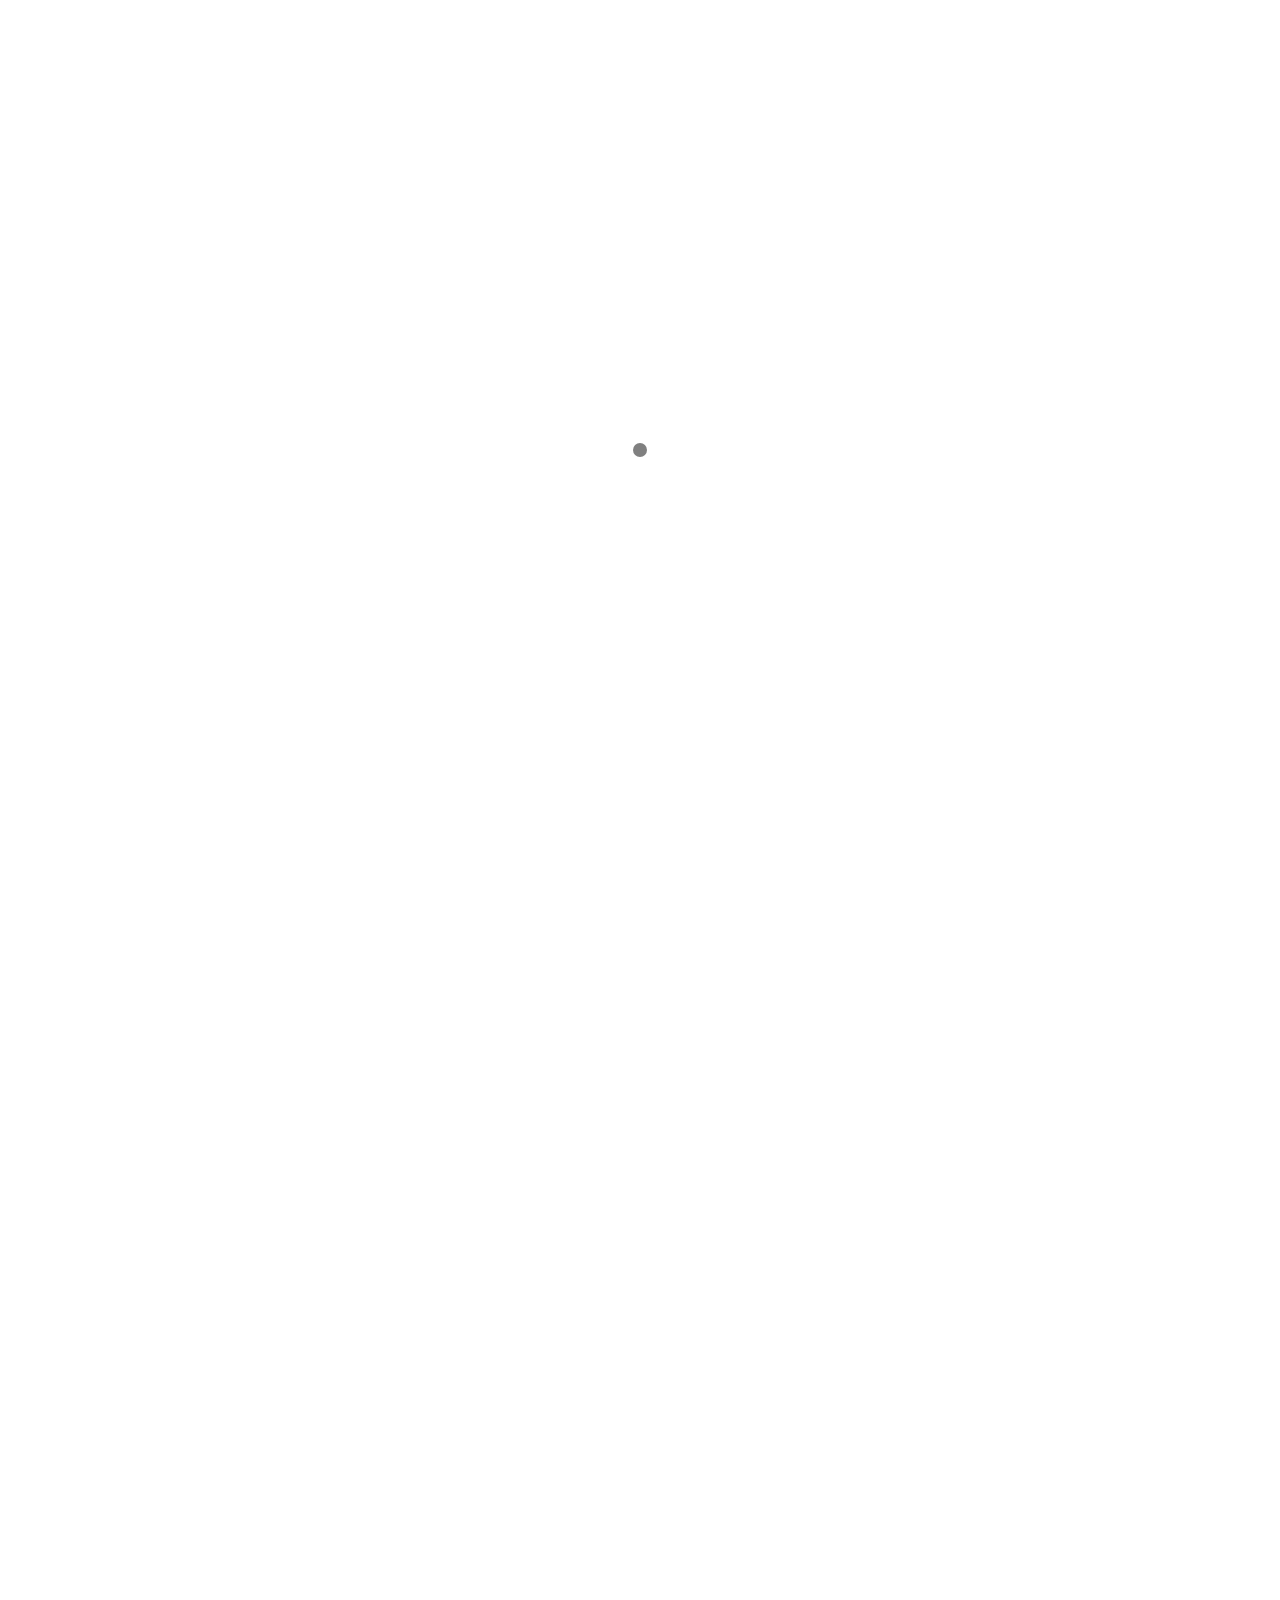
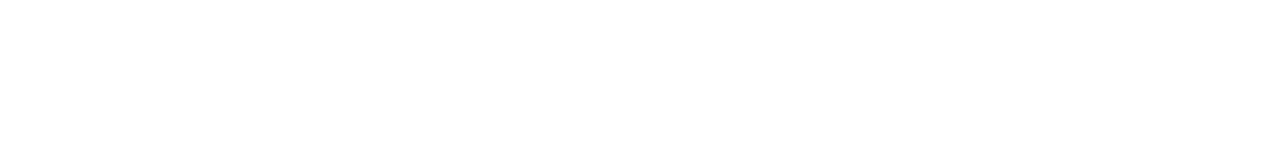
==== commit 0d2e564d: "Site updated: 2024-12-03 21:19:43" ====
--- a/index.html
+++ b/index.html
@@ -121,8 +121,9 @@
     
     <div id="post0">
         <p>十二月 03, 2024</p>
-        <h2><a href="/2024/12/03/123/" title="123" class="posttitle">123</a></h2>
-        <p class="summary"></p>
+        <h2><a href="/2024/12/03/%E4%BD%A0%E5%A5%BD%EF%BC%8C%E4%B8%96%E7%95%8C/" title="你好，世界" class="posttitle">你好，世界</a></h2>
+        <p class="summary">你好啊
+</p>
     </div>
     
 </div>
@@ -137,6 +138,18 @@
         <p>十二月 03, 2024</p>
         <h3><a href="/2024/12/03/hello-world/" title="Hello World" class="posttitle">Hello World</a></h3>
         <p>Welcome to Hexo! This is your very first post. Check documentation for more i...</p>
+    </div>
+</div>
+
+
+<div class="post">
+    <a href="/2024/12/03/123/" title="123">
+        <img src="/img/welcome-cover.jpg" class="cover" width="680" height="440">
+    </a>
+    <div class="else">
+        <p>十二月 03, 2024</p>
+        <h3><a href="/2024/12/03/123/" title="123" class="posttitle">123</a></h3>
+        <p></p>
     </div>
 </div>
 
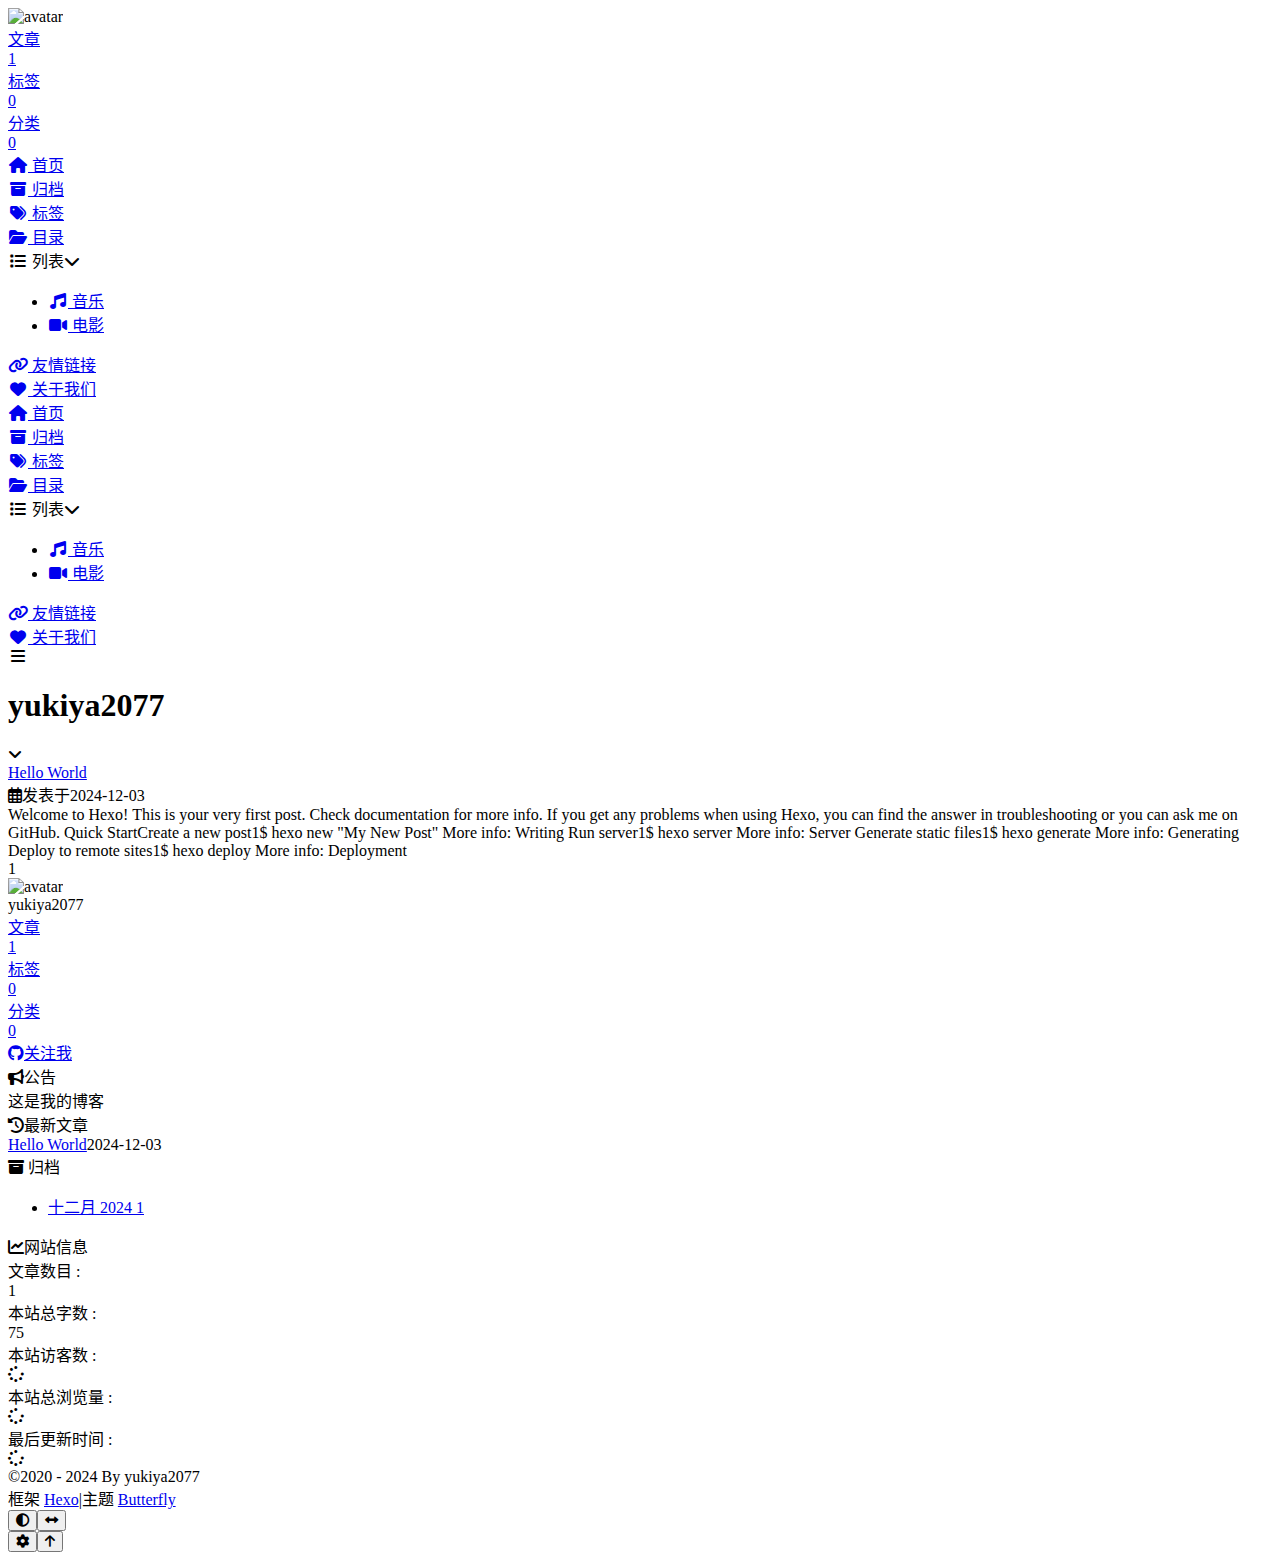
==== commit d4efd430: "Site updated: 2024-12-05 19:06:07" ====
--- a/index.html
+++ b/index.html
@@ -1,234 +1,237 @@
-
-<!DOCTYPE html>
-<html lang="zh" class="loading">
-<head>
-    <meta charset="UTF-8" />
-    <meta http-equiv="X-UA-Compatible" content="IE=edge,chrome=1" />
-    <meta name="viewport" content="width=device-width, minimum-scale=1.0, maximum-scale=1.0, user-scalable=no">
-    <title>yukiya2077 - 欢迎来到我的世界</title>
-    <meta name="apple-mobile-web-app-capable" content="yes" />
-    <meta name="apple-mobile-web-app-status-bar-style" content="black-translucent">
-    <meta name="google" content="notranslate" />
-    <meta name="keywords" content="Fechin,"> 
+<!DOCTYPE html><html lang="zh-CN" data-theme="light"><head><meta charset="UTF-8"><meta http-equiv="X-UA-Compatible" content="IE=edge"><meta name="viewport" content="width=device-width, initial-scale=1.0,viewport-fit=cover"><title>yukiya2077 - 欢迎来到这个世界</title><meta name="author" content="yukiya2077"><meta name="copyright" content="yukiya2077"><meta name="format-detection" content="telephone=no"><meta name="theme-color" content="#ffffff"><meta property="og:type" content="website">
+<meta property="og:title" content="yukiya2077">
+<meta property="og:url" content="http://example.com/index.html">
+<meta property="og:site_name" content="yukiya2077">
+<meta property="og:locale" content="zh_CN">
+<meta property="og:image" content="http://example.com/img/%E5%A4%B4%E5%83%8F.jpg">
+<meta property="article:author" content="yukiya2077">
+<meta name="twitter:card" content="summary">
+<meta name="twitter:image" content="http://example.com/img/%E5%A4%B4%E5%83%8F.jpg"><link rel="shortcut icon" href="/img/%E5%A4%B4%E5%83%8F.jpg"><link rel="canonical" href="http://example.com/index.html"><link rel="preconnect" href="//cdn.jsdelivr.net"/><link rel="preconnect" href="//busuanzi.ibruce.info"/><link rel="stylesheet" href="/css/index.css?v=5.2.2"><link rel="stylesheet" href="https://cdn.jsdelivr.net/npm/@fortawesome/fontawesome-free@6.6.0/css/all.min.css"><script>
+    (() => {
+      
+    const saveToLocal = {
+      set: (key, value, ttl) => {
+        if (!ttl) return
+        const expiry = Date.now() + ttl * 86400000
+        localStorage.setItem(key, JSON.stringify({ value, expiry }))
+      },
+      get: key => {
+        const itemStr = localStorage.getItem(key)
+        if (!itemStr) return undefined
+        const { value, expiry } = JSON.parse(itemStr)
+        if (Date.now() > expiry) {
+          localStorage.removeItem(key)
+          return undefined
+        }
+        return value
+      }
+    }
+
+    window.btf = {
+      saveToLocal,
+      getScript: (url, attr = {}) => new Promise((resolve, reject) => {
+        const script = document.createElement('script')
+        script.src = url
+        script.async = true
+        Object.entries(attr).forEach(([key, val]) => script.setAttribute(key, val))
+        script.onload = script.onreadystatechange = () => {
+          if (!script.readyState || /loaded|complete/.test(script.readyState)) resolve()
+        }
+        script.onerror = reject
+        document.head.appendChild(script)
+      }),
+      getCSS: (url, id) => new Promise((resolve, reject) => {
+        const link = document.createElement('link')
+        link.rel = 'stylesheet'
+        link.href = url
+        if (id) link.id = id
+        link.onload = link.onreadystatechange = () => {
+          if (!link.readyState || /loaded|complete/.test(link.readyState)) resolve()
+        }
+        link.onerror = reject
+        document.head.appendChild(link)
+      }),
+      addGlobalFn: (key, fn, name = false, parent = window) => {
+        if (!false && key.startsWith('pjax')) return
+        const globalFn = parent.globalFn || {}
+        globalFn[key] = globalFn[key] || {}
+        globalFn[key][name || Object.keys(globalFn[key]).length] = fn
+        parent.globalFn = globalFn
+      }
+    }
+  
+      
+      const activateDarkMode = () => {
+        document.documentElement.setAttribute('data-theme', 'dark')
+        if (document.querySelector('meta[name="theme-color"]') !== null) {
+          document.querySelector('meta[name="theme-color"]').setAttribute('content', '#0d0d0d')
+        }
+      }
+      const activateLightMode = () => {
+        document.documentElement.setAttribute('data-theme', 'light')
+        if (document.querySelector('meta[name="theme-color"]') !== null) {
+          document.querySelector('meta[name="theme-color"]').setAttribute('content', '#ffffff')
+        }
+      }
+
+      btf.activateDarkMode = activateDarkMode
+      btf.activateLightMode = activateLightMode
+
+      const theme = saveToLocal.get('theme')
     
-    <meta name="author" content="yukiya2077"> 
-    <link rel="alternative" href="atom.xml" title="yukiya2077" type="application/atom+xml"> 
-    <link rel="icon" href="/img/favicon.png"> 
+          theme === 'dark' ? activateDarkMode() : theme === 'light' ? activateLightMode() : null
+        
+      
+      const asideStatus = saveToLocal.get('aside-status')
+      if (asideStatus !== undefined) {
+        document.documentElement.classList.toggle('hide-aside', asideStatus === 'hide')
+      }
     
-    
-    
-    <meta name="twitter:card" content="summary"/>
-    <meta name="twitter:title" content="yukiya2077 - 欢迎来到我的世界"/>
-    
-    
-    
-    
-    
-    <meta property="og:site_name" content="yukiya2077"/>
-    <meta property="og:type" content="object"/>
-    <meta property="og:title" content="yukiya2077 - 欢迎来到我的世界"/>
-    
-    
-<link rel="stylesheet" href="/css/diaspora.css">
-
-    <script>window.searchDbPath = "/search.xml";</script>
-    <link rel="preconnect" href="https://fonts.googleapis.com">
-    <link rel="preconnect" href="https://fonts.gstatic.com" crossorigin>
-    <link href="https://fonts.googleapis.com/css2?family=Source+Code+Pro&display=swap" rel="stylesheet">
-<meta name="generator" content="Hexo 7.3.0"></head>
-
-<body class="loading">
-    <span id="config-title" style="display:none">yukiya2077</span>
-    <div id="loader"></div>
-    <div class="nav">
-    <ul id="menu-menu" class="menu">
-        
-        <li class="pview menu-item menu-item-type-post_type menu-item-object-page">
-            <a href="//" title="首页" target="_blank" rel="noopener">首页</a>
-        </li>
-        
-        <li class="pview menu-item menu-item-type-post_type menu-item-object-page">
-            <a href="/categories/" title="分类" target="_blank" rel="noopener">分类</a>
-        </li>
-        
-        <li class="pview menu-item menu-item-type-post_type menu-item-object-page">
-            <a href="/tags/" title="标签" target="_blank" rel="noopener">标签</a>
-        </li>
-        
-        <li class="pview menu-item menu-item-type-post_type menu-item-object-page">
-            <a href="/archives/" title="归档" target="_blank" rel="noopener">归档</a>
-        </li>
-        
-        <li class="pview menu-item menu-item-type-post_type menu-item-object-page">
-            <a href="/about/" title="关于" target="_blank" rel="noopener">关于</a>
-        </li>
-        
-    </ul>
-	<span class="target"></span>
-	<center>
-	<div class="hitokoto">
-		<span class="typed" id="hitokoto" data-st="true"></span>
-	</div>
-	</center>
-	
-	<p class="footerlinks">
-		<a href="#" class="iconfont icon-null"></a>
-		
-            <a href="/" title="facebook" class="iconfont icon-facebook" target="_blank" rel="noopener"> </a>
-        
-            <a href="/" title="twitter" class="iconfont icon-twitter" target="_blank" rel="noopener"> </a>
-        
-            <a href="/" title="github" class="iconfont icon-github" target="_blank" rel="noopener"> </a>
-        
-            <a href="/img/logo.png" title="wechat" class="iconfont icon-wechat" target="_blank" rel="noopener"> </a>
-        
-            <a href="mailto:xxxx@gmail.com" title="email" class="iconfont icon-email" target="_blank" rel="noopener"> </a>
-        
-		<a href="#" class="iconfont icon-null"></a>
-	</p>
-	
-    <p id="copyright">
-        &copy; 2024 yukiya2077.
-        <span> | </span>Powered by <a href="https://hexo.io/" title="Hexo" target="_blank" rel="noopener">Hexo</a>
-        <span> | </span>Theme <a href="https://github.com/Fechin/hexo-theme-diaspora" title="Diaspora" target="_blank" rel="noopener">Diaspora</a> by Fechin
-		
-		<span> | </span><a rel="nofollow" href="http://www.beian.miit.gov.cn" target="_blank">冀ICP备xxxxxxx号</a>
-		
-    </p>
-</div>
-
-<div id="container">
-    
-<div id="screen">
-    <div id="mark">
-        <div class="layer" data-depth="0.4">
-            <img src="/img/welcome-cover.jpg" id="cover" crossorigin="anonymous" width="1920" height="1080">
-        </div>
+      
+    const detectApple = () => {
+      if (/iPad|iPhone|iPod|Macintosh/.test(navigator.userAgent)) {
+        document.documentElement.classList.add('apple')
+      }
+    }
+    detectApple()
+  
+    })()
+  </script><script>const GLOBAL_CONFIG = {
+  root: '/',
+  algolia: undefined,
+  localSearch: undefined,
+  translate: undefined,
+  highlight: {"plugin":"highlight.js","highlightCopy":true,"highlightLang":true,"highlightHeightLimit":false,"highlightFullpage":false,"highlightMacStyle":false},
+  copy: {
+    success: '复制成功',
+    error: '复制失败',
+    noSupport: '浏览器不支持'
+  },
+  relativeDate: {
+    homepage: false,
+    post: false
+  },
+  runtime: '',
+  dateSuffix: {
+    just: '刚刚',
+    min: '分钟前',
+    hour: '小时前',
+    day: '天前',
+    month: '个月前'
+  },
+  copyright: undefined,
+  lightbox: 'null',
+  Snackbar: undefined,
+  infinitegrid: {
+    js: 'https://cdn.jsdelivr.net/npm/@egjs/infinitegrid@4.12.0/dist/infinitegrid.min.js',
+    buttonText: '加载更多'
+  },
+  isPhotoFigcaption: false,
+  islazyload: false,
+  isAnchor: false,
+  percent: {
+    toc: true,
+    rightside: false,
+  },
+  autoDarkmode: false
+}</script><script id="config-diff">var GLOBAL_CONFIG_SITE = {
+  title: 'yukiya2077',
+  isPost: false,
+  isHome: true,
+  isHighlightShrink: false,
+  isToc: false,
+  isShuoshuo: false
+}</script><meta name="generator" content="Hexo 7.3.0"></head><body><div id="sidebar"><div id="menu-mask"></div><div id="sidebar-menus"><div class="avatar-img text-center"><img src="/img/%E5%A4%B4%E5%83%8F.jpg" onerror="onerror=null;src='/img/friend_404.gif'" alt="avatar"/></div><div class="site-data text-center"><a href="/archives/"><div class="headline">文章</div><div class="length-num">1</div></a><a href="/tags/"><div class="headline">标签</div><div class="length-num">0</div></a><a href="/categories/"><div class="headline">分类</div><div class="length-num">0</div></a></div><div class="menus_items"><div class="menus_item"><a class="site-page" href="/"><i class="fa-fw fas fa-home"></i><span> 首页</span></a></div><div class="menus_item"><a class="site-page" href="/archives/"><i class="fa-fw fas fa-archive"></i><span> 归档</span></a></div><div class="menus_item"><a class="site-page" href="/tags/"><i class="fa-fw fas fa-tags"></i><span> 标签</span></a></div><div class="menus_item"><a class="site-page" href="/categories/"><i class="fa-fw fas fa-folder-open"></i><span> 目录</span></a></div><div class="menus_item"><span class="site-page group"><i class="fa-fw fas fa-list"></i><span> 列表</span><i class="fas fa-chevron-down"></i></span><ul class="menus_item_child"><li><a class="site-page child" href="/music/"><i class="fa-fw fas fa-music"></i><span> 音乐</span></a></li><li><a class="site-page child" href="/movies/"><i class="fa-fw fas fa-video"></i><span> 电影</span></a></li></ul></div><div class="menus_item"><a class="site-page" href="/link/"><i class="fa-fw fas fa-link"></i><span> 友情链接</span></a></div><div class="menus_item"><a class="site-page" href="/about/"><i class="fa-fw fas fa-heart"></i><span> 关于我们</span></a></div></div></div></div><div class="page" id="body-wrap"><header class="full_page fixed" id="page-header"><nav id="nav"><span id="blog-info"><a class="nav-site-title" href="/"></a></span><div id="menus"><div class="menus_items"><div class="menus_item"><a class="site-page" href="/"><i class="fa-fw fas fa-home"></i><span> 首页</span></a></div><div class="menus_item"><a class="site-page" href="/archives/"><i class="fa-fw fas fa-archive"></i><span> 归档</span></a></div><div class="menus_item"><a class="site-page" href="/tags/"><i class="fa-fw fas fa-tags"></i><span> 标签</span></a></div><div class="menus_item"><a class="site-page" href="/categories/"><i class="fa-fw fas fa-folder-open"></i><span> 目录</span></a></div><div class="menus_item"><span class="site-page group"><i class="fa-fw fas fa-list"></i><span> 列表</span><i class="fas fa-chevron-down"></i></span><ul class="menus_item_child"><li><a class="site-page child" href="/music/"><i class="fa-fw fas fa-music"></i><span> 音乐</span></a></li><li><a class="site-page child" href="/movies/"><i class="fa-fw fas fa-video"></i><span> 电影</span></a></li></ul></div><div class="menus_item"><a class="site-page" href="/link/"><i class="fa-fw fas fa-link"></i><span> 友情链接</span></a></div><div class="menus_item"><a class="site-page" href="/about/"><i class="fa-fw fas fa-heart"></i><span> 关于我们</span></a></div></div><div id="toggle-menu"><span class="site-page"><i class="fas fa-bars fa-fw"></i></span></div></div></nav><div id="site-info"><h1 id="site-title">yukiya2077</h1><div id="site-subtitle"><span id="subtitle"></span></div></div><div id="scroll-down"><i class="fas fa-angle-down scroll-down-effects"></i></div></header><main class="layout" id="content-inner"><div class="recent-posts nc" id="recent-posts"><div class="recent-post-items"><div class="recent-post-item"><div class="recent-post-info no-cover"><a class="article-title" href="/2024/12/03/hello-world/" title="Hello World">Hello World</a><div class="article-meta-wrap"><span class="post-meta-date"><i class="far fa-calendar-alt"></i><span class="article-meta-label">发表于</span><time datetime="2024-12-03T13:11:00.237Z" title="发表于 2024-12-03 21:11:00">2024-12-03</time></span></div><div class="content">Welcome to Hexo! This is your very first post. Check documentation for more info. If you get any problems when using Hexo, you can find the answer in troubleshooting or you can ask me on GitHub. Quick StartCreate a new post1$ hexo new &quot;My New Post&quot;  More info: Writing Run server1$ hexo server  More info: Server Generate static files1$ hexo generate  More info: Generating Deploy to remote sites1$ hexo deploy  More info: Deployment </div></div></div></div><nav id="pagination"><div class="pagination"><span class="page-number current">1</span></div></nav></div><div class="aside-content" id="aside-content"><div class="card-widget card-info text-center"><div class="avatar-img"><img src="/img/%E5%A4%B4%E5%83%8F.jpg" onerror="this.onerror=null;this.src='/img/friend_404.gif'" alt="avatar"/></div><div class="author-info-name">yukiya2077</div><div class="author-info-description"></div><div class="site-data"><a href="/archives/"><div class="headline">文章</div><div class="length-num">1</div></a><a href="/tags/"><div class="headline">标签</div><div class="length-num">0</div></a><a href="/categories/"><div class="headline">分类</div><div class="length-num">0</div></a></div><a id="card-info-btn" target="_blank" rel="noopener" href="https://github.com/yukiya2077"><i class="fab fa-github"></i><span>关注我</span></a></div><div class="card-widget card-announcement"><div class="item-headline"><i class="fas fa-bullhorn fa-shake"></i><span>公告</span></div><div class="announcement_content">这是我的博客</div></div><div class="sticky_layout"><div class="card-widget card-recent-post"><div class="item-headline"><i class="fas fa-history"></i><span>最新文章</span></div><div class="aside-list"><div class="aside-list-item no-cover"><div class="content"><a class="title" href="/2024/12/03/hello-world/" title="Hello World">Hello World</a><time datetime="2024-12-03T13:11:00.237Z" title="发表于 2024-12-03 21:11:00">2024-12-03</time></div></div></div></div><div class="card-widget card-archives">
+    <div class="item-headline">
+      <i class="fas fa-archive"></i>
+      <span>归档</span>
+      
     </div>
-    <div id="vibrant">
-        <svg viewbox="0 0 2880 1620" height="100%" preserveaspectratio="xMaxYMax slice">
-            <polygon opacity="0.7" points="2000,1620 0,1620 0,0 600,0 "/>
-        </svg>
-        <div></div>
-    </div>
-    <div id="header">
-        <div>
-            <a class="image-logo" href="/"></a>
-			
-            <div class="iconfont icon-menu switchmenu"></div>
-        </div>
-    </div>
-    
-    <div id="post0">
-        <p>十二月 03, 2024</p>
-        <h2><a href="/2024/12/03/%E4%BD%A0%E5%A5%BD%EF%BC%8C%E4%B8%96%E7%95%8C/" title="你好，世界" class="posttitle">你好，世界</a></h2>
-        <p class="summary">你好啊
-</p>
-    </div>
-    
-</div>
-
-    <div id="primary">
-        
-<div class="post">
-    <a href="/2024/12/03/hello-world/" title="Hello World">
-        <img src="/img/cover.jpg" class="cover" width="680" height="440">
-    </a>
-    <div class="else">
-        <p>十二月 03, 2024</p>
-        <h3><a href="/2024/12/03/hello-world/" title="Hello World" class="posttitle">Hello World</a></h3>
-        <p>Welcome to Hexo! This is your very first post. Check documentation for more i...</p>
-    </div>
-</div>
-
-
-<div class="post">
-    <a href="/2024/12/03/123/" title="123">
-        <img src="/img/welcome-cover.jpg" class="cover" width="680" height="440">
-    </a>
-    <div class="else">
-        <p>十二月 03, 2024</p>
-        <h3><a href="/2024/12/03/123/" title="123" class="posttitle">123</a></h3>
-        <p></p>
-    </div>
-</div>
-
-
-    </div>
-    
-</div>
-<div id="preview"></div>
-
-
-
-</body>
-
-
-<script src="//lib.baomitu.com/jquery/1.8.3/jquery.min.js"></script>
-<script src="/js/plugin.js"></script>
-<script src="/js/typed.js"></script>
-<script src="/js/diaspora.js"></script>
-
-
-<link rel="stylesheet" href="/photoswipe/photoswipe.css">
-<link rel="stylesheet" href="/photoswipe/default-skin/default-skin.css">
-
-
-<script src="/photoswipe/photoswipe.min.js"></script>
-<script src="/photoswipe/photoswipe-ui-default.min.js"></script>
-
-
-<!-- Root element of PhotoSwipe. Must have class pswp. -->
-<div class="pswp" tabindex="-1" role="dialog" aria-hidden="true">
-    <!-- Background of PhotoSwipe. 
-         It's a separate element as animating opacity is faster than rgba(). -->
-    <div class="pswp__bg"></div>
-    <!-- Slides wrapper with overflow:hidden. -->
-    <div class="pswp__scroll-wrap">
-        <!-- Container that holds slides. 
-            PhotoSwipe keeps only 3 of them in the DOM to save memory.
-            Don't modify these 3 pswp__item elements, data is added later on. -->
-        <div class="pswp__container">
-            <div class="pswp__item"></div>
-            <div class="pswp__item"></div>
-            <div class="pswp__item"></div>
-        </div>
-        <!-- Default (PhotoSwipeUI_Default) interface on top of sliding area. Can be changed. -->
-        <div class="pswp__ui pswp__ui--hidden">
-            <div class="pswp__top-bar">
-                <!--  Controls are self-explanatory. Order can be changed. -->
-                <div class="pswp__counter"></div>
-                <button class="pswp__button pswp__button--close" title="Close (Esc)"></button>
-                <button class="pswp__button pswp__button--share" title="Share"></button>
-                <button class="pswp__button pswp__button--fs" title="Toggle fullscreen"></button>
-                <button class="pswp__button pswp__button--zoom" title="Zoom in/out"></button>
-                <!-- Preloader demo http://codepen.io/dimsemenov/pen/yyBWoR -->
-                <!-- element will get class pswp__preloader--active when preloader is running -->
-                <div class="pswp__preloader">
-                    <div class="pswp__preloader__icn">
-                      <div class="pswp__preloader__cut">
-                        <div class="pswp__preloader__donut"></div>
-                      </div>
-                    </div>
-                </div>
-            </div>
-            <div class="pswp__share-modal pswp__share-modal--hidden pswp__single-tap">
-                <div class="pswp__share-tooltip"></div> 
-            </div>
-            <button class="pswp__button pswp__button--arrow--left" title="Previous (arrow left)">
-            </button>
-            <button class="pswp__button pswp__button--arrow--right" title="Next (arrow right)">
-            </button>
-            <div class="pswp__caption">
-                <div class="pswp__caption__center"></div>
-            </div>
-        </div>
-    </div>
-</div>
-
-
-
-
-
-
-</html>
+    <ul class="card-archive-list">
+  
+      <li class="card-archive-list-item">
+        <a class="card-archive-list-link" href="/archives/2024/12/">
+          <span class="card-archive-list-date">十二月 2024</span>
+          <span class="card-archive-list-count">1</span>
+        </a>
+      </li>
+    </ul></div><div class="card-widget card-webinfo"><div class="item-headline"><i class="fas fa-chart-line"></i><span>网站信息</span></div><div class="webinfo"><div class="webinfo-item"><div class="item-name">文章数目 :</div><div class="item-count">1</div></div><div class="webinfo-item"><div class="item-name">本站总字数 :</div><div class="item-count">75</div></div><div class="webinfo-item"><div class="item-name">本站访客数 :</div><div class="item-count" id="busuanzi_value_site_uv"><i class="fa-solid fa-spinner fa-spin"></i></div></div><div class="webinfo-item"><div class="item-name">本站总浏览量 :</div><div class="item-count" id="busuanzi_value_site_pv"><i class="fa-solid fa-spinner fa-spin"></i></div></div><div class="webinfo-item"><div class="item-name">最后更新时间 :</div><div class="item-count" id="last-push-date" data-lastPushDate="2024-12-05T11:06:02.391Z"><i class="fa-solid fa-spinner fa-spin"></i></div></div></div></div></div></div></main><footer id="footer"><div id="footer-wrap"><div class="copyright">&copy;2020 - 2024 By yukiya2077</div><div class="framework-info"><span>框架 </span><a target="_blank" rel="noopener" href="https://hexo.io">Hexo</a><span class="footer-separator">|</span><span>主题 </span><a target="_blank" rel="noopener" href="https://github.com/jerryc127/hexo-theme-butterfly">Butterfly</a></div></div></footer></div><div id="rightside"><div id="rightside-config-hide"><button id="darkmode" type="button" title="日间和夜间模式切换"><i class="fas fa-adjust"></i></button><button id="hide-aside-btn" type="button" title="单栏和双栏切换"><i class="fas fa-arrows-alt-h"></i></button></div><div id="rightside-config-show"><button id="rightside-config" type="button" title="设置"><i class="fas fa-cog fa-spin"></i></button><button id="go-up" type="button" title="回到顶部"><span class="scroll-percent"></span><i class="fas fa-arrow-up"></i></button></div></div><div><script src="/js/utils.js?v=5.2.2"></script><script src="/js/main.js?v=5.2.2"></script><div class="js-pjax"><script>window.typedJSFn = {
+  init: str => {
+    window.typed = new Typed('#subtitle', Object.assign({
+      strings: str,
+      startDelay: 300,
+      typeSpeed: 150,
+      loop: true,
+      backSpeed: 50,
+    }, null))
+  },
+  run: subtitleType => {
+    if (true) {
+      if (typeof Typed === 'function') {
+        subtitleType()
+      } else {
+        btf.getScript('https://cdn.jsdelivr.net/npm/typed.js@2.1.0/dist/typed.umd.min.js').then(subtitleType)
+      }
+    } else {
+      subtitleType()
+    }
+  }
+}
+btf.addGlobalFn('pjaxSendOnce', () => { typed.destroy() }, 'typedDestroy')
+</script><script>function subtitleType () {
+  if (true) {
+    typedJSFn.init(["你在抱怨什么呢","为明天到来的事，说人生像是没有意义","没有选择会是唯一的路","这不是你自己的问题，人终归要好好去生活"])
+  } else {
+    document.getElementById("subtitle").textContent = "你在抱怨什么呢"
+  }
+}
+typedJSFn.run(subtitleType)</script><script>(() => {
+  const runMermaid = ele => {
+    window.loadMermaid = true
+    const theme = document.documentElement.getAttribute('data-theme') === 'dark' ? 'dark' : 'default'
+
+    ele.forEach((item, index) => {
+      const mermaidSrc = item.firstElementChild
+      const mermaidThemeConfig = `%%{init:{ 'theme':'${theme}'}}%%\n`
+      const mermaidID = `mermaid-${index}`
+      const mermaidDefinition = mermaidThemeConfig + mermaidSrc.textContent
+
+      const renderFn = mermaid.render(mermaidID, mermaidDefinition)
+      const renderMermaid = svg => {
+        mermaidSrc.insertAdjacentHTML('afterend', svg)
+      }
+
+      // mermaid v9 and v10 compatibility
+      typeof renderFn === 'string' ? renderMermaid(renderFn) : renderFn.then(({ svg }) => renderMermaid(svg))
+    })
+  }
+
+  const codeToMermaid = () => {
+    const codeMermaidEle = document.querySelectorAll('pre > code.mermaid')
+    if (codeMermaidEle.length === 0) return
+
+    codeMermaidEle.forEach(ele => {
+      const preEle = document.createElement('pre')
+      preEle.className = 'mermaid-src'
+      preEle.hidden = true
+      preEle.textContent = ele.textContent
+      const newEle = document.createElement('div')
+      newEle.className = 'mermaid-wrap'
+      newEle.appendChild(preEle)
+      ele.parentNode.replaceWith(newEle)
+    })
+  }
+
+  const loadMermaid = () => {
+    if (false) codeToMermaid()
+    const $mermaid = document.querySelectorAll('#article-container .mermaid-wrap')
+    if ($mermaid.length === 0) return
+
+    const runMermaidFn = () => runMermaid($mermaid)
+    btf.addGlobalFn('themeChange', runMermaidFn, 'mermaid')
+    window.loadMermaid ? runMermaidFn() : btf.getScript('https://cdn.jsdelivr.net/npm/mermaid@11.4.0/dist/mermaid.min.js').then(runMermaidFn)
+  }
+
+  btf.addGlobalFn('encrypt', loadMermaid, 'mermaid')
+  window.pjax ? loadMermaid() : document.addEventListener('DOMContentLoaded', loadMermaid)
+})()</script></div><script id="click-show-text" src="https://cdn.jsdelivr.net/npm/butterfly-extsrc@1.1.4/dist/click-show-text.min.js" data-mobile="false" data-text="yukiya" data-fontsize="20px" data-random="false" async="async"></script><script async data-pjax src="//busuanzi.ibruce.info/busuanzi/2.3/busuanzi.pure.mini.js"></script></div></body></html>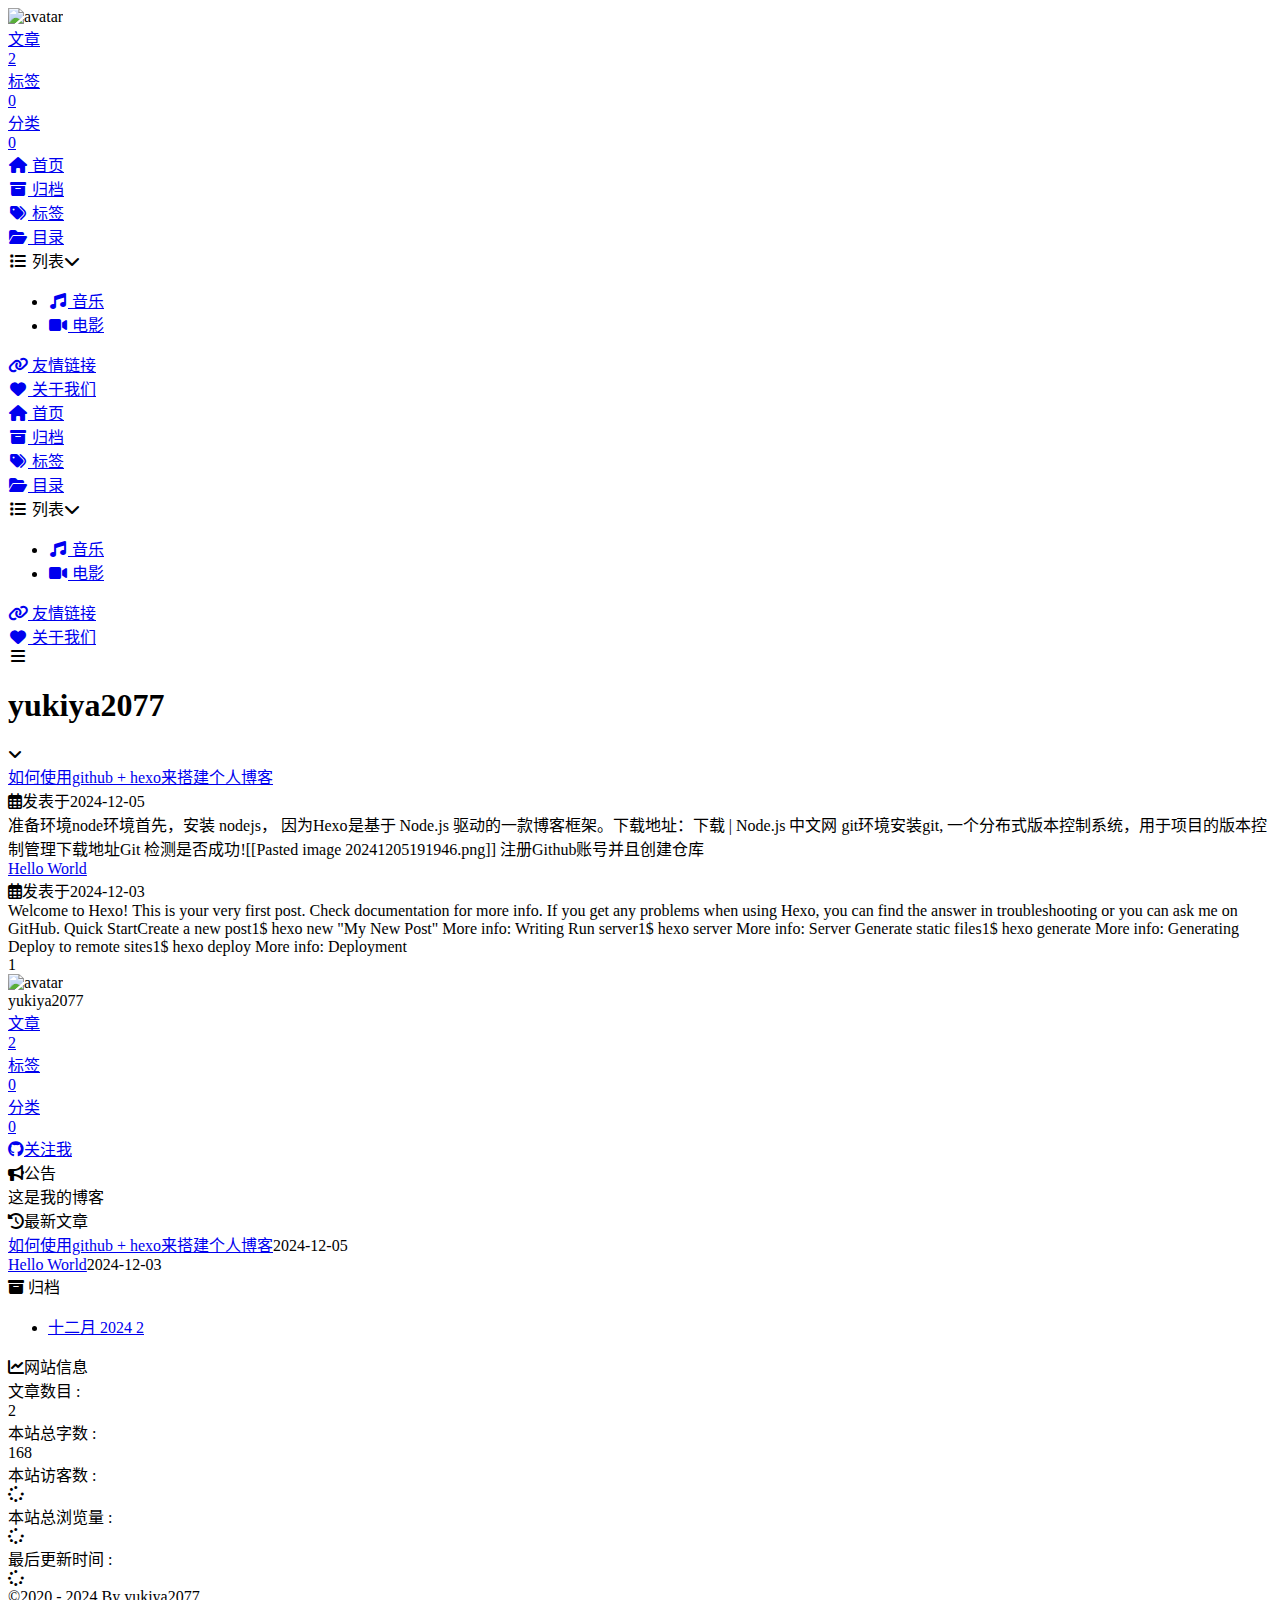
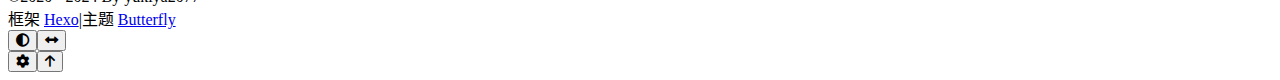
==== commit a1a3d1d5: "Site updated: 2024-12-05 21:47:38" ====
--- a/index.html
+++ b/index.html
@@ -141,7 +141,7 @@
   isHighlightShrink: false,
   isToc: false,
   isShuoshuo: false
-}</script><meta name="generator" content="Hexo 7.3.0"></head><body><div id="sidebar"><div id="menu-mask"></div><div id="sidebar-menus"><div class="avatar-img text-center"><img src="/img/%E5%A4%B4%E5%83%8F.jpg" onerror="onerror=null;src='/img/friend_404.gif'" alt="avatar"/></div><div class="site-data text-center"><a href="/archives/"><div class="headline">文章</div><div class="length-num">1</div></a><a href="/tags/"><div class="headline">标签</div><div class="length-num">0</div></a><a href="/categories/"><div class="headline">分类</div><div class="length-num">0</div></a></div><div class="menus_items"><div class="menus_item"><a class="site-page" href="/"><i class="fa-fw fas fa-home"></i><span> 首页</span></a></div><div class="menus_item"><a class="site-page" href="/archives/"><i class="fa-fw fas fa-archive"></i><span> 归档</span></a></div><div class="menus_item"><a class="site-page" href="/tags/"><i class="fa-fw fas fa-tags"></i><span> 标签</span></a></div><div class="menus_item"><a class="site-page" href="/categories/"><i class="fa-fw fas fa-folder-open"></i><span> 目录</span></a></div><div class="menus_item"><span class="site-page group"><i class="fa-fw fas fa-list"></i><span> 列表</span><i class="fas fa-chevron-down"></i></span><ul class="menus_item_child"><li><a class="site-page child" href="/music/"><i class="fa-fw fas fa-music"></i><span> 音乐</span></a></li><li><a class="site-page child" href="/movies/"><i class="fa-fw fas fa-video"></i><span> 电影</span></a></li></ul></div><div class="menus_item"><a class="site-page" href="/link/"><i class="fa-fw fas fa-link"></i><span> 友情链接</span></a></div><div class="menus_item"><a class="site-page" href="/about/"><i class="fa-fw fas fa-heart"></i><span> 关于我们</span></a></div></div></div></div><div class="page" id="body-wrap"><header class="full_page fixed" id="page-header"><nav id="nav"><span id="blog-info"><a class="nav-site-title" href="/"></a></span><div id="menus"><div class="menus_items"><div class="menus_item"><a class="site-page" href="/"><i class="fa-fw fas fa-home"></i><span> 首页</span></a></div><div class="menus_item"><a class="site-page" href="/archives/"><i class="fa-fw fas fa-archive"></i><span> 归档</span></a></div><div class="menus_item"><a class="site-page" href="/tags/"><i class="fa-fw fas fa-tags"></i><span> 标签</span></a></div><div class="menus_item"><a class="site-page" href="/categories/"><i class="fa-fw fas fa-folder-open"></i><span> 目录</span></a></div><div class="menus_item"><span class="site-page group"><i class="fa-fw fas fa-list"></i><span> 列表</span><i class="fas fa-chevron-down"></i></span><ul class="menus_item_child"><li><a class="site-page child" href="/music/"><i class="fa-fw fas fa-music"></i><span> 音乐</span></a></li><li><a class="site-page child" href="/movies/"><i class="fa-fw fas fa-video"></i><span> 电影</span></a></li></ul></div><div class="menus_item"><a class="site-page" href="/link/"><i class="fa-fw fas fa-link"></i><span> 友情链接</span></a></div><div class="menus_item"><a class="site-page" href="/about/"><i class="fa-fw fas fa-heart"></i><span> 关于我们</span></a></div></div><div id="toggle-menu"><span class="site-page"><i class="fas fa-bars fa-fw"></i></span></div></div></nav><div id="site-info"><h1 id="site-title">yukiya2077</h1><div id="site-subtitle"><span id="subtitle"></span></div></div><div id="scroll-down"><i class="fas fa-angle-down scroll-down-effects"></i></div></header><main class="layout" id="content-inner"><div class="recent-posts nc" id="recent-posts"><div class="recent-post-items"><div class="recent-post-item"><div class="recent-post-info no-cover"><a class="article-title" href="/2024/12/03/hello-world/" title="Hello World">Hello World</a><div class="article-meta-wrap"><span class="post-meta-date"><i class="far fa-calendar-alt"></i><span class="article-meta-label">发表于</span><time datetime="2024-12-03T13:11:00.237Z" title="发表于 2024-12-03 21:11:00">2024-12-03</time></span></div><div class="content">Welcome to Hexo! This is your very first post. Check documentation for more info. If you get any problems when using Hexo, you can find the answer in troubleshooting or you can ask me on GitHub. Quick StartCreate a new post1$ hexo new &quot;My New Post&quot;  More info: Writing Run server1$ hexo server  More info: Server Generate static files1$ hexo generate  More info: Generating Deploy to remote sites1$ hexo deploy  More info: Deployment </div></div></div></div><nav id="pagination"><div class="pagination"><span class="page-number current">1</span></div></nav></div><div class="aside-content" id="aside-content"><div class="card-widget card-info text-center"><div class="avatar-img"><img src="/img/%E5%A4%B4%E5%83%8F.jpg" onerror="this.onerror=null;this.src='/img/friend_404.gif'" alt="avatar"/></div><div class="author-info-name">yukiya2077</div><div class="author-info-description"></div><div class="site-data"><a href="/archives/"><div class="headline">文章</div><div class="length-num">1</div></a><a href="/tags/"><div class="headline">标签</div><div class="length-num">0</div></a><a href="/categories/"><div class="headline">分类</div><div class="length-num">0</div></a></div><a id="card-info-btn" target="_blank" rel="noopener" href="https://github.com/yukiya2077"><i class="fab fa-github"></i><span>关注我</span></a></div><div class="card-widget card-announcement"><div class="item-headline"><i class="fas fa-bullhorn fa-shake"></i><span>公告</span></div><div class="announcement_content">这是我的博客</div></div><div class="sticky_layout"><div class="card-widget card-recent-post"><div class="item-headline"><i class="fas fa-history"></i><span>最新文章</span></div><div class="aside-list"><div class="aside-list-item no-cover"><div class="content"><a class="title" href="/2024/12/03/hello-world/" title="Hello World">Hello World</a><time datetime="2024-12-03T13:11:00.237Z" title="发表于 2024-12-03 21:11:00">2024-12-03</time></div></div></div></div><div class="card-widget card-archives">
+}</script><meta name="generator" content="Hexo 7.3.0"></head><body><div id="sidebar"><div id="menu-mask"></div><div id="sidebar-menus"><div class="avatar-img text-center"><img src="/img/%E5%A4%B4%E5%83%8F.jpg" onerror="onerror=null;src='/img/friend_404.gif'" alt="avatar"/></div><div class="site-data text-center"><a href="/archives/"><div class="headline">文章</div><div class="length-num">2</div></a><a href="/tags/"><div class="headline">标签</div><div class="length-num">0</div></a><a href="/categories/"><div class="headline">分类</div><div class="length-num">0</div></a></div><div class="menus_items"><div class="menus_item"><a class="site-page" href="/"><i class="fa-fw fas fa-home"></i><span> 首页</span></a></div><div class="menus_item"><a class="site-page" href="/archives/"><i class="fa-fw fas fa-archive"></i><span> 归档</span></a></div><div class="menus_item"><a class="site-page" href="/tags/"><i class="fa-fw fas fa-tags"></i><span> 标签</span></a></div><div class="menus_item"><a class="site-page" href="/categories/"><i class="fa-fw fas fa-folder-open"></i><span> 目录</span></a></div><div class="menus_item"><span class="site-page group"><i class="fa-fw fas fa-list"></i><span> 列表</span><i class="fas fa-chevron-down"></i></span><ul class="menus_item_child"><li><a class="site-page child" href="/music/"><i class="fa-fw fas fa-music"></i><span> 音乐</span></a></li><li><a class="site-page child" href="/movies/"><i class="fa-fw fas fa-video"></i><span> 电影</span></a></li></ul></div><div class="menus_item"><a class="site-page" href="/link/"><i class="fa-fw fas fa-link"></i><span> 友情链接</span></a></div><div class="menus_item"><a class="site-page" href="/about/"><i class="fa-fw fas fa-heart"></i><span> 关于我们</span></a></div></div></div></div><div class="page" id="body-wrap"><header class="full_page fixed" id="page-header"><nav id="nav"><span id="blog-info"><a class="nav-site-title" href="/"></a></span><div id="menus"><div class="menus_items"><div class="menus_item"><a class="site-page" href="/"><i class="fa-fw fas fa-home"></i><span> 首页</span></a></div><div class="menus_item"><a class="site-page" href="/archives/"><i class="fa-fw fas fa-archive"></i><span> 归档</span></a></div><div class="menus_item"><a class="site-page" href="/tags/"><i class="fa-fw fas fa-tags"></i><span> 标签</span></a></div><div class="menus_item"><a class="site-page" href="/categories/"><i class="fa-fw fas fa-folder-open"></i><span> 目录</span></a></div><div class="menus_item"><span class="site-page group"><i class="fa-fw fas fa-list"></i><span> 列表</span><i class="fas fa-chevron-down"></i></span><ul class="menus_item_child"><li><a class="site-page child" href="/music/"><i class="fa-fw fas fa-music"></i><span> 音乐</span></a></li><li><a class="site-page child" href="/movies/"><i class="fa-fw fas fa-video"></i><span> 电影</span></a></li></ul></div><div class="menus_item"><a class="site-page" href="/link/"><i class="fa-fw fas fa-link"></i><span> 友情链接</span></a></div><div class="menus_item"><a class="site-page" href="/about/"><i class="fa-fw fas fa-heart"></i><span> 关于我们</span></a></div></div><div id="toggle-menu"><span class="site-page"><i class="fas fa-bars fa-fw"></i></span></div></div></nav><div id="site-info"><h1 id="site-title">yukiya2077</h1><div id="site-subtitle"><span id="subtitle"></span></div></div><div id="scroll-down"><i class="fas fa-angle-down scroll-down-effects"></i></div></header><main class="layout" id="content-inner"><div class="recent-posts nc" id="recent-posts"><div class="recent-post-items"><div class="recent-post-item"><div class="recent-post-info no-cover"><a class="article-title" href="/2024/12/05/%E5%A6%82%E4%BD%95%E4%BD%BF%E7%94%A8github-hexo%E6%9D%A5%E6%90%AD%E5%BB%BA%E4%B8%AA%E4%BA%BA%E5%8D%9A%E5%AE%A2/" title="如何使用github + hexo来搭建个人博客">如何使用github + hexo来搭建个人博客</a><div class="article-meta-wrap"><span class="post-meta-date"><i class="far fa-calendar-alt"></i><span class="article-meta-label">发表于</span><time datetime="2024-12-05T11:08:02.000Z" title="发表于 2024-12-05 19:08:02">2024-12-05</time></span></div><div class="content">准备环境node环境首先，安装 nodejs， 因为Hexo是基于 Node.js 驱动的一款博客框架。下载地址：下载 | Node.js 中文网 git环境安装git, 一个分布式版本控制系统，用于项目的版本控制管理下载地址Git 检测是否成功![[Pasted image 20241205191946.png]] 注册Github账号并且创建仓库</div></div></div><div class="recent-post-item"><div class="recent-post-info no-cover"><a class="article-title" href="/2024/12/03/hello-world/" title="Hello World">Hello World</a><div class="article-meta-wrap"><span class="post-meta-date"><i class="far fa-calendar-alt"></i><span class="article-meta-label">发表于</span><time datetime="2024-12-03T13:11:00.237Z" title="发表于 2024-12-03 21:11:00">2024-12-03</time></span></div><div class="content">Welcome to Hexo! This is your very first post. Check documentation for more info. If you get any problems when using Hexo, you can find the answer in troubleshooting or you can ask me on GitHub. Quick StartCreate a new post1$ hexo new &quot;My New Post&quot;  More info: Writing Run server1$ hexo server  More info: Server Generate static files1$ hexo generate  More info: Generating Deploy to remote sites1$ hexo deploy  More info: Deployment </div></div></div></div><nav id="pagination"><div class="pagination"><span class="page-number current">1</span></div></nav></div><div class="aside-content" id="aside-content"><div class="card-widget card-info text-center"><div class="avatar-img"><img src="/img/%E5%A4%B4%E5%83%8F.jpg" onerror="this.onerror=null;this.src='/img/friend_404.gif'" alt="avatar"/></div><div class="author-info-name">yukiya2077</div><div class="author-info-description"></div><div class="site-data"><a href="/archives/"><div class="headline">文章</div><div class="length-num">2</div></a><a href="/tags/"><div class="headline">标签</div><div class="length-num">0</div></a><a href="/categories/"><div class="headline">分类</div><div class="length-num">0</div></a></div><a id="card-info-btn" target="_blank" rel="noopener" href="https://github.com/yukiya2077"><i class="fab fa-github"></i><span>关注我</span></a></div><div class="card-widget card-announcement"><div class="item-headline"><i class="fas fa-bullhorn fa-shake"></i><span>公告</span></div><div class="announcement_content">这是我的博客</div></div><div class="sticky_layout"><div class="card-widget card-recent-post"><div class="item-headline"><i class="fas fa-history"></i><span>最新文章</span></div><div class="aside-list"><div class="aside-list-item no-cover"><div class="content"><a class="title" href="/2024/12/05/%E5%A6%82%E4%BD%95%E4%BD%BF%E7%94%A8github-hexo%E6%9D%A5%E6%90%AD%E5%BB%BA%E4%B8%AA%E4%BA%BA%E5%8D%9A%E5%AE%A2/" title="如何使用github + hexo来搭建个人博客">如何使用github + hexo来搭建个人博客</a><time datetime="2024-12-05T11:08:02.000Z" title="发表于 2024-12-05 19:08:02">2024-12-05</time></div></div><div class="aside-list-item no-cover"><div class="content"><a class="title" href="/2024/12/03/hello-world/" title="Hello World">Hello World</a><time datetime="2024-12-03T13:11:00.237Z" title="发表于 2024-12-03 21:11:00">2024-12-03</time></div></div></div></div><div class="card-widget card-archives">
     <div class="item-headline">
       <i class="fas fa-archive"></i>
       <span>归档</span>
@@ -152,10 +152,10 @@
       <li class="card-archive-list-item">
         <a class="card-archive-list-link" href="/archives/2024/12/">
           <span class="card-archive-list-date">十二月 2024</span>
-          <span class="card-archive-list-count">1</span>
+          <span class="card-archive-list-count">2</span>
         </a>
       </li>
-    </ul></div><div class="card-widget card-webinfo"><div class="item-headline"><i class="fas fa-chart-line"></i><span>网站信息</span></div><div class="webinfo"><div class="webinfo-item"><div class="item-name">文章数目 :</div><div class="item-count">1</div></div><div class="webinfo-item"><div class="item-name">本站总字数 :</div><div class="item-count">75</div></div><div class="webinfo-item"><div class="item-name">本站访客数 :</div><div class="item-count" id="busuanzi_value_site_uv"><i class="fa-solid fa-spinner fa-spin"></i></div></div><div class="webinfo-item"><div class="item-name">本站总浏览量 :</div><div class="item-count" id="busuanzi_value_site_pv"><i class="fa-solid fa-spinner fa-spin"></i></div></div><div class="webinfo-item"><div class="item-name">最后更新时间 :</div><div class="item-count" id="last-push-date" data-lastPushDate="2024-12-05T11:06:02.391Z"><i class="fa-solid fa-spinner fa-spin"></i></div></div></div></div></div></div></main><footer id="footer"><div id="footer-wrap"><div class="copyright">&copy;2020 - 2024 By yukiya2077</div><div class="framework-info"><span>框架 </span><a target="_blank" rel="noopener" href="https://hexo.io">Hexo</a><span class="footer-separator">|</span><span>主题 </span><a target="_blank" rel="noopener" href="https://github.com/jerryc127/hexo-theme-butterfly">Butterfly</a></div></div></footer></div><div id="rightside"><div id="rightside-config-hide"><button id="darkmode" type="button" title="日间和夜间模式切换"><i class="fas fa-adjust"></i></button><button id="hide-aside-btn" type="button" title="单栏和双栏切换"><i class="fas fa-arrows-alt-h"></i></button></div><div id="rightside-config-show"><button id="rightside-config" type="button" title="设置"><i class="fas fa-cog fa-spin"></i></button><button id="go-up" type="button" title="回到顶部"><span class="scroll-percent"></span><i class="fas fa-arrow-up"></i></button></div></div><div><script src="/js/utils.js?v=5.2.2"></script><script src="/js/main.js?v=5.2.2"></script><div class="js-pjax"><script>window.typedJSFn = {
+    </ul></div><div class="card-widget card-webinfo"><div class="item-headline"><i class="fas fa-chart-line"></i><span>网站信息</span></div><div class="webinfo"><div class="webinfo-item"><div class="item-name">文章数目 :</div><div class="item-count">2</div></div><div class="webinfo-item"><div class="item-name">本站总字数 :</div><div class="item-count">168</div></div><div class="webinfo-item"><div class="item-name">本站访客数 :</div><div class="item-count" id="busuanzi_value_site_uv"><i class="fa-solid fa-spinner fa-spin"></i></div></div><div class="webinfo-item"><div class="item-name">本站总浏览量 :</div><div class="item-count" id="busuanzi_value_site_pv"><i class="fa-solid fa-spinner fa-spin"></i></div></div><div class="webinfo-item"><div class="item-name">最后更新时间 :</div><div class="item-count" id="last-push-date" data-lastPushDate="2024-12-05T11:24:59.000Z"><i class="fa-solid fa-spinner fa-spin"></i></div></div></div></div></div></div></main><footer id="footer"><div id="footer-wrap"><div class="copyright">&copy;2020 - 2024 By yukiya2077</div><div class="framework-info"><span>框架 </span><a target="_blank" rel="noopener" href="https://hexo.io">Hexo</a><span class="footer-separator">|</span><span>主题 </span><a target="_blank" rel="noopener" href="https://github.com/jerryc127/hexo-theme-butterfly">Butterfly</a></div></div></footer></div><div id="rightside"><div id="rightside-config-hide"><button id="darkmode" type="button" title="日间和夜间模式切换"><i class="fas fa-adjust"></i></button><button id="hide-aside-btn" type="button" title="单栏和双栏切换"><i class="fas fa-arrows-alt-h"></i></button></div><div id="rightside-config-show"><button id="rightside-config" type="button" title="设置"><i class="fas fa-cog fa-spin"></i></button><button id="go-up" type="button" title="回到顶部"><span class="scroll-percent"></span><i class="fas fa-arrow-up"></i></button></div></div><div><script src="/js/utils.js?v=5.2.2"></script><script src="/js/main.js?v=5.2.2"></script><div class="js-pjax"><script>window.typedJSFn = {
   init: str => {
     window.typed = new Typed('#subtitle', Object.assign({
       strings: str,
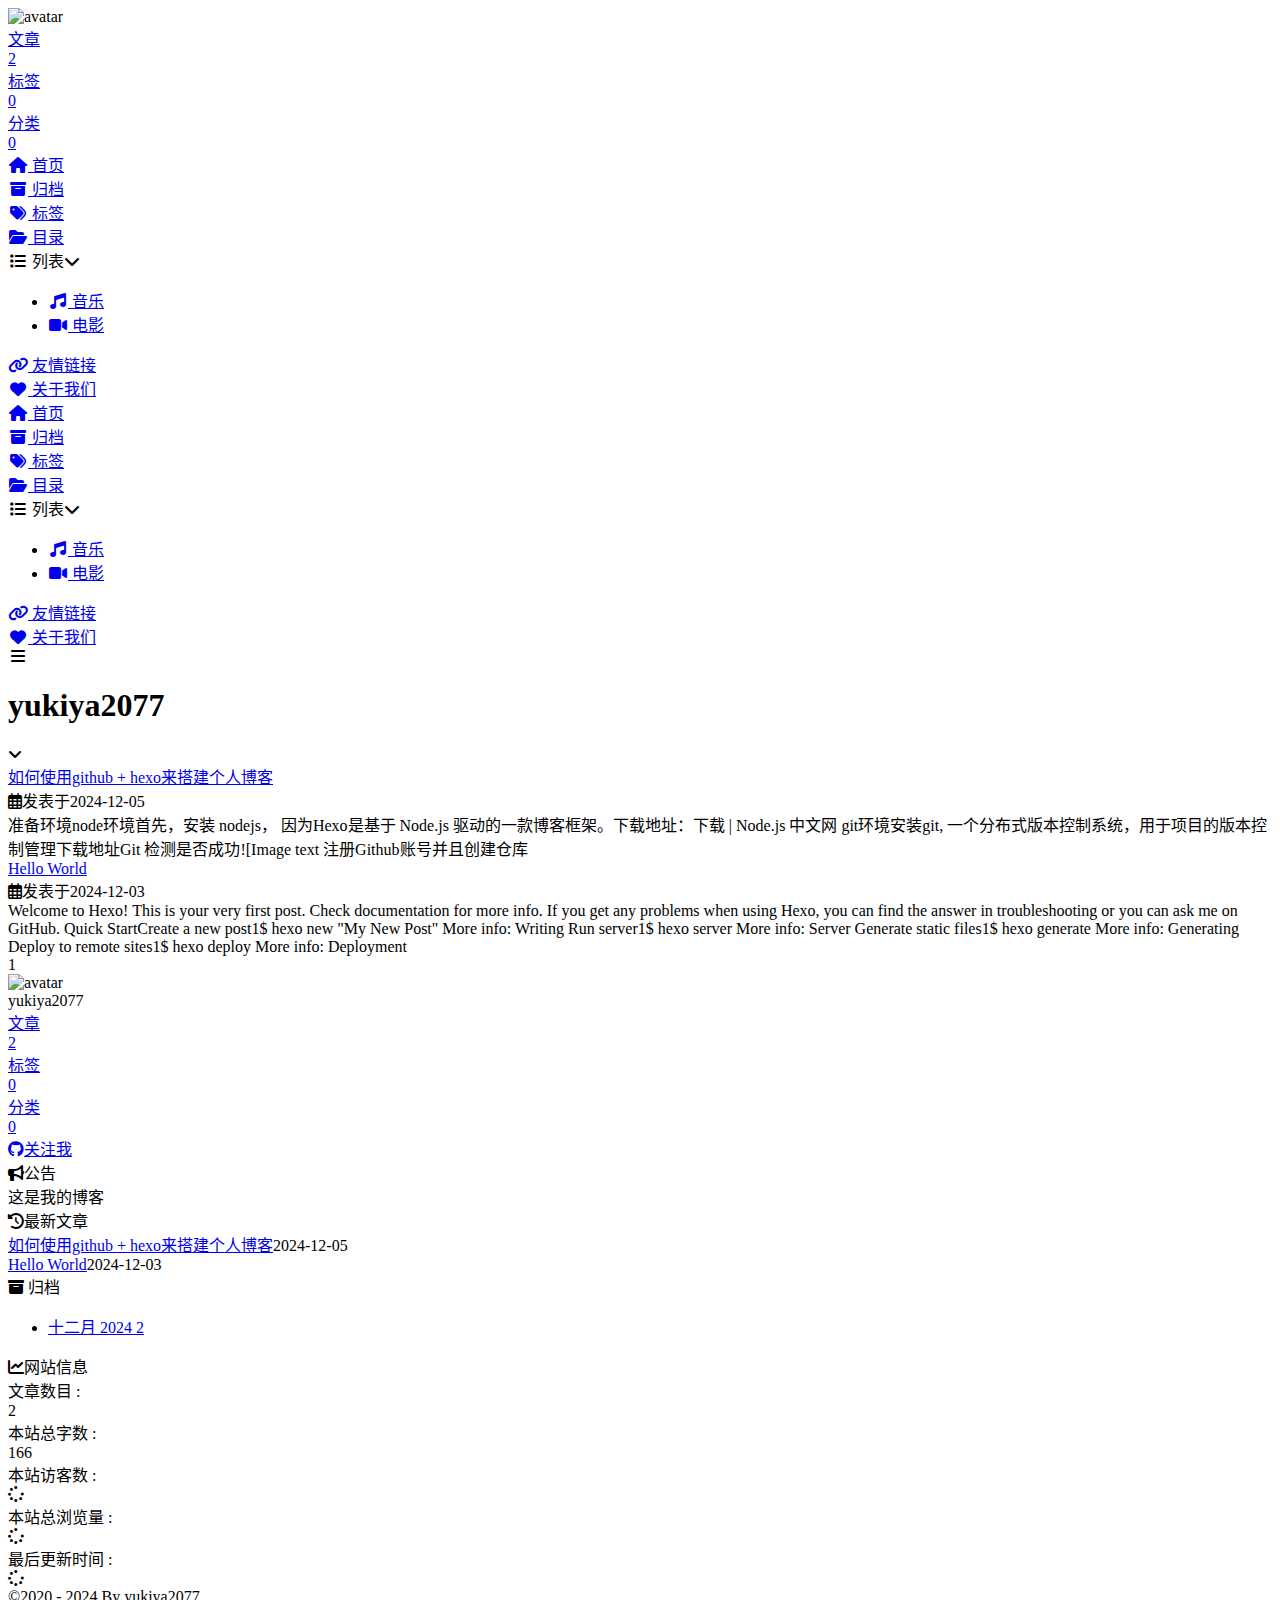
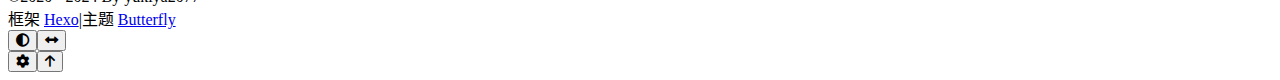
==== commit c29cb81e: "Site updated: 2024-12-09 00:06:16" ====
--- a/index.html
+++ b/index.html
@@ -141,7 +141,7 @@
   isHighlightShrink: false,
   isToc: false,
   isShuoshuo: false
-}</script><meta name="generator" content="Hexo 7.3.0"></head><body><div id="sidebar"><div id="menu-mask"></div><div id="sidebar-menus"><div class="avatar-img text-center"><img src="/img/%E5%A4%B4%E5%83%8F.jpg" onerror="onerror=null;src='/img/friend_404.gif'" alt="avatar"/></div><div class="site-data text-center"><a href="/archives/"><div class="headline">文章</div><div class="length-num">2</div></a><a href="/tags/"><div class="headline">标签</div><div class="length-num">0</div></a><a href="/categories/"><div class="headline">分类</div><div class="length-num">0</div></a></div><div class="menus_items"><div class="menus_item"><a class="site-page" href="/"><i class="fa-fw fas fa-home"></i><span> 首页</span></a></div><div class="menus_item"><a class="site-page" href="/archives/"><i class="fa-fw fas fa-archive"></i><span> 归档</span></a></div><div class="menus_item"><a class="site-page" href="/tags/"><i class="fa-fw fas fa-tags"></i><span> 标签</span></a></div><div class="menus_item"><a class="site-page" href="/categories/"><i class="fa-fw fas fa-folder-open"></i><span> 目录</span></a></div><div class="menus_item"><span class="site-page group"><i class="fa-fw fas fa-list"></i><span> 列表</span><i class="fas fa-chevron-down"></i></span><ul class="menus_item_child"><li><a class="site-page child" href="/music/"><i class="fa-fw fas fa-music"></i><span> 音乐</span></a></li><li><a class="site-page child" href="/movies/"><i class="fa-fw fas fa-video"></i><span> 电影</span></a></li></ul></div><div class="menus_item"><a class="site-page" href="/link/"><i class="fa-fw fas fa-link"></i><span> 友情链接</span></a></div><div class="menus_item"><a class="site-page" href="/about/"><i class="fa-fw fas fa-heart"></i><span> 关于我们</span></a></div></div></div></div><div class="page" id="body-wrap"><header class="full_page fixed" id="page-header"><nav id="nav"><span id="blog-info"><a class="nav-site-title" href="/"></a></span><div id="menus"><div class="menus_items"><div class="menus_item"><a class="site-page" href="/"><i class="fa-fw fas fa-home"></i><span> 首页</span></a></div><div class="menus_item"><a class="site-page" href="/archives/"><i class="fa-fw fas fa-archive"></i><span> 归档</span></a></div><div class="menus_item"><a class="site-page" href="/tags/"><i class="fa-fw fas fa-tags"></i><span> 标签</span></a></div><div class="menus_item"><a class="site-page" href="/categories/"><i class="fa-fw fas fa-folder-open"></i><span> 目录</span></a></div><div class="menus_item"><span class="site-page group"><i class="fa-fw fas fa-list"></i><span> 列表</span><i class="fas fa-chevron-down"></i></span><ul class="menus_item_child"><li><a class="site-page child" href="/music/"><i class="fa-fw fas fa-music"></i><span> 音乐</span></a></li><li><a class="site-page child" href="/movies/"><i class="fa-fw fas fa-video"></i><span> 电影</span></a></li></ul></div><div class="menus_item"><a class="site-page" href="/link/"><i class="fa-fw fas fa-link"></i><span> 友情链接</span></a></div><div class="menus_item"><a class="site-page" href="/about/"><i class="fa-fw fas fa-heart"></i><span> 关于我们</span></a></div></div><div id="toggle-menu"><span class="site-page"><i class="fas fa-bars fa-fw"></i></span></div></div></nav><div id="site-info"><h1 id="site-title">yukiya2077</h1><div id="site-subtitle"><span id="subtitle"></span></div></div><div id="scroll-down"><i class="fas fa-angle-down scroll-down-effects"></i></div></header><main class="layout" id="content-inner"><div class="recent-posts nc" id="recent-posts"><div class="recent-post-items"><div class="recent-post-item"><div class="recent-post-info no-cover"><a class="article-title" href="/2024/12/05/%E5%A6%82%E4%BD%95%E4%BD%BF%E7%94%A8github-hexo%E6%9D%A5%E6%90%AD%E5%BB%BA%E4%B8%AA%E4%BA%BA%E5%8D%9A%E5%AE%A2/" title="如何使用github + hexo来搭建个人博客">如何使用github + hexo来搭建个人博客</a><div class="article-meta-wrap"><span class="post-meta-date"><i class="far fa-calendar-alt"></i><span class="article-meta-label">发表于</span><time datetime="2024-12-05T11:08:02.000Z" title="发表于 2024-12-05 19:08:02">2024-12-05</time></span></div><div class="content">准备环境node环境首先，安装 nodejs， 因为Hexo是基于 Node.js 驱动的一款博客框架。下载地址：下载 | Node.js 中文网 git环境安装git, 一个分布式版本控制系统，用于项目的版本控制管理下载地址Git 检测是否成功![[Pasted image 20241205191946.png]] 注册Github账号并且创建仓库</div></div></div><div class="recent-post-item"><div class="recent-post-info no-cover"><a class="article-title" href="/2024/12/03/hello-world/" title="Hello World">Hello World</a><div class="article-meta-wrap"><span class="post-meta-date"><i class="far fa-calendar-alt"></i><span class="article-meta-label">发表于</span><time datetime="2024-12-03T13:11:00.237Z" title="发表于 2024-12-03 21:11:00">2024-12-03</time></span></div><div class="content">Welcome to Hexo! This is your very first post. Check documentation for more info. If you get any problems when using Hexo, you can find the answer in troubleshooting or you can ask me on GitHub. Quick StartCreate a new post1$ hexo new &quot;My New Post&quot;  More info: Writing Run server1$ hexo server  More info: Server Generate static files1$ hexo generate  More info: Generating Deploy to remote sites1$ hexo deploy  More info: Deployment </div></div></div></div><nav id="pagination"><div class="pagination"><span class="page-number current">1</span></div></nav></div><div class="aside-content" id="aside-content"><div class="card-widget card-info text-center"><div class="avatar-img"><img src="/img/%E5%A4%B4%E5%83%8F.jpg" onerror="this.onerror=null;this.src='/img/friend_404.gif'" alt="avatar"/></div><div class="author-info-name">yukiya2077</div><div class="author-info-description"></div><div class="site-data"><a href="/archives/"><div class="headline">文章</div><div class="length-num">2</div></a><a href="/tags/"><div class="headline">标签</div><div class="length-num">0</div></a><a href="/categories/"><div class="headline">分类</div><div class="length-num">0</div></a></div><a id="card-info-btn" target="_blank" rel="noopener" href="https://github.com/yukiya2077"><i class="fab fa-github"></i><span>关注我</span></a></div><div class="card-widget card-announcement"><div class="item-headline"><i class="fas fa-bullhorn fa-shake"></i><span>公告</span></div><div class="announcement_content">这是我的博客</div></div><div class="sticky_layout"><div class="card-widget card-recent-post"><div class="item-headline"><i class="fas fa-history"></i><span>最新文章</span></div><div class="aside-list"><div class="aside-list-item no-cover"><div class="content"><a class="title" href="/2024/12/05/%E5%A6%82%E4%BD%95%E4%BD%BF%E7%94%A8github-hexo%E6%9D%A5%E6%90%AD%E5%BB%BA%E4%B8%AA%E4%BA%BA%E5%8D%9A%E5%AE%A2/" title="如何使用github + hexo来搭建个人博客">如何使用github + hexo来搭建个人博客</a><time datetime="2024-12-05T11:08:02.000Z" title="发表于 2024-12-05 19:08:02">2024-12-05</time></div></div><div class="aside-list-item no-cover"><div class="content"><a class="title" href="/2024/12/03/hello-world/" title="Hello World">Hello World</a><time datetime="2024-12-03T13:11:00.237Z" title="发表于 2024-12-03 21:11:00">2024-12-03</time></div></div></div></div><div class="card-widget card-archives">
+}</script><meta name="generator" content="Hexo 7.3.0"></head><body><div id="sidebar"><div id="menu-mask"></div><div id="sidebar-menus"><div class="avatar-img text-center"><img src="/img/%E5%A4%B4%E5%83%8F.jpg" onerror="onerror=null;src='/img/friend_404.gif'" alt="avatar"/></div><div class="site-data text-center"><a href="/archives/"><div class="headline">文章</div><div class="length-num">2</div></a><a href="/tags/"><div class="headline">标签</div><div class="length-num">0</div></a><a href="/categories/"><div class="headline">分类</div><div class="length-num">0</div></a></div><div class="menus_items"><div class="menus_item"><a class="site-page" href="/"><i class="fa-fw fas fa-home"></i><span> 首页</span></a></div><div class="menus_item"><a class="site-page" href="/archives/"><i class="fa-fw fas fa-archive"></i><span> 归档</span></a></div><div class="menus_item"><a class="site-page" href="/tags/"><i class="fa-fw fas fa-tags"></i><span> 标签</span></a></div><div class="menus_item"><a class="site-page" href="/categories/"><i class="fa-fw fas fa-folder-open"></i><span> 目录</span></a></div><div class="menus_item"><span class="site-page group"><i class="fa-fw fas fa-list"></i><span> 列表</span><i class="fas fa-chevron-down"></i></span><ul class="menus_item_child"><li><a class="site-page child" href="/music/"><i class="fa-fw fas fa-music"></i><span> 音乐</span></a></li><li><a class="site-page child" href="/movies/"><i class="fa-fw fas fa-video"></i><span> 电影</span></a></li></ul></div><div class="menus_item"><a class="site-page" href="/link/"><i class="fa-fw fas fa-link"></i><span> 友情链接</span></a></div><div class="menus_item"><a class="site-page" href="/about/"><i class="fa-fw fas fa-heart"></i><span> 关于我们</span></a></div></div></div></div><div class="page" id="body-wrap"><header class="full_page fixed" id="page-header"><nav id="nav"><span id="blog-info"><a class="nav-site-title" href="/"></a></span><div id="menus"><div class="menus_items"><div class="menus_item"><a class="site-page" href="/"><i class="fa-fw fas fa-home"></i><span> 首页</span></a></div><div class="menus_item"><a class="site-page" href="/archives/"><i class="fa-fw fas fa-archive"></i><span> 归档</span></a></div><div class="menus_item"><a class="site-page" href="/tags/"><i class="fa-fw fas fa-tags"></i><span> 标签</span></a></div><div class="menus_item"><a class="site-page" href="/categories/"><i class="fa-fw fas fa-folder-open"></i><span> 目录</span></a></div><div class="menus_item"><span class="site-page group"><i class="fa-fw fas fa-list"></i><span> 列表</span><i class="fas fa-chevron-down"></i></span><ul class="menus_item_child"><li><a class="site-page child" href="/music/"><i class="fa-fw fas fa-music"></i><span> 音乐</span></a></li><li><a class="site-page child" href="/movies/"><i class="fa-fw fas fa-video"></i><span> 电影</span></a></li></ul></div><div class="menus_item"><a class="site-page" href="/link/"><i class="fa-fw fas fa-link"></i><span> 友情链接</span></a></div><div class="menus_item"><a class="site-page" href="/about/"><i class="fa-fw fas fa-heart"></i><span> 关于我们</span></a></div></div><div id="toggle-menu"><span class="site-page"><i class="fas fa-bars fa-fw"></i></span></div></div></nav><div id="site-info"><h1 id="site-title">yukiya2077</h1><div id="site-subtitle"><span id="subtitle"></span></div></div><div id="scroll-down"><i class="fas fa-angle-down scroll-down-effects"></i></div></header><main class="layout" id="content-inner"><div class="recent-posts nc" id="recent-posts"><div class="recent-post-items"><div class="recent-post-item"><div class="recent-post-info no-cover"><a class="article-title" href="/2024/12/05/%E5%A6%82%E4%BD%95%E4%BD%BF%E7%94%A8github-hexo%E6%9D%A5%E6%90%AD%E5%BB%BA%E4%B8%AA%E4%BA%BA%E5%8D%9A%E5%AE%A2/" title="如何使用github + hexo来搭建个人博客">如何使用github + hexo来搭建个人博客</a><div class="article-meta-wrap"><span class="post-meta-date"><i class="far fa-calendar-alt"></i><span class="article-meta-label">发表于</span><time datetime="2024-12-05T11:08:02.000Z" title="发表于 2024-12-05 19:08:02">2024-12-05</time></span></div><div class="content">准备环境node环境首先，安装 nodejs， 因为Hexo是基于 Node.js 驱动的一款博客框架。下载地址：下载 | Node.js 中文网 git环境安装git, 一个分布式版本控制系统，用于项目的版本控制管理下载地址Git 检测是否成功![Image text 注册Github账号并且创建仓库</div></div></div><div class="recent-post-item"><div class="recent-post-info no-cover"><a class="article-title" href="/2024/12/03/hello-world/" title="Hello World">Hello World</a><div class="article-meta-wrap"><span class="post-meta-date"><i class="far fa-calendar-alt"></i><span class="article-meta-label">发表于</span><time datetime="2024-12-03T13:11:00.237Z" title="发表于 2024-12-03 21:11:00">2024-12-03</time></span></div><div class="content">Welcome to Hexo! This is your very first post. Check documentation for more info. If you get any problems when using Hexo, you can find the answer in troubleshooting or you can ask me on GitHub. Quick StartCreate a new post1$ hexo new &quot;My New Post&quot;  More info: Writing Run server1$ hexo server  More info: Server Generate static files1$ hexo generate  More info: Generating Deploy to remote sites1$ hexo deploy  More info: Deployment </div></div></div></div><nav id="pagination"><div class="pagination"><span class="page-number current">1</span></div></nav></div><div class="aside-content" id="aside-content"><div class="card-widget card-info text-center"><div class="avatar-img"><img src="/img/%E5%A4%B4%E5%83%8F.jpg" onerror="this.onerror=null;this.src='/img/friend_404.gif'" alt="avatar"/></div><div class="author-info-name">yukiya2077</div><div class="author-info-description"></div><div class="site-data"><a href="/archives/"><div class="headline">文章</div><div class="length-num">2</div></a><a href="/tags/"><div class="headline">标签</div><div class="length-num">0</div></a><a href="/categories/"><div class="headline">分类</div><div class="length-num">0</div></a></div><a id="card-info-btn" target="_blank" rel="noopener" href="https://github.com/yukiya2077"><i class="fab fa-github"></i><span>关注我</span></a></div><div class="card-widget card-announcement"><div class="item-headline"><i class="fas fa-bullhorn fa-shake"></i><span>公告</span></div><div class="announcement_content">这是我的博客</div></div><div class="sticky_layout"><div class="card-widget card-recent-post"><div class="item-headline"><i class="fas fa-history"></i><span>最新文章</span></div><div class="aside-list"><div class="aside-list-item no-cover"><div class="content"><a class="title" href="/2024/12/05/%E5%A6%82%E4%BD%95%E4%BD%BF%E7%94%A8github-hexo%E6%9D%A5%E6%90%AD%E5%BB%BA%E4%B8%AA%E4%BA%BA%E5%8D%9A%E5%AE%A2/" title="如何使用github + hexo来搭建个人博客">如何使用github + hexo来搭建个人博客</a><time datetime="2024-12-05T11:08:02.000Z" title="发表于 2024-12-05 19:08:02">2024-12-05</time></div></div><div class="aside-list-item no-cover"><div class="content"><a class="title" href="/2024/12/03/hello-world/" title="Hello World">Hello World</a><time datetime="2024-12-03T13:11:00.237Z" title="发表于 2024-12-03 21:11:00">2024-12-03</time></div></div></div></div><div class="card-widget card-archives">
     <div class="item-headline">
       <i class="fas fa-archive"></i>
       <span>归档</span>
@@ -155,7 +155,7 @@
           <span class="card-archive-list-count">2</span>
         </a>
       </li>
-    </ul></div><div class="card-widget card-webinfo"><div class="item-headline"><i class="fas fa-chart-line"></i><span>网站信息</span></div><div class="webinfo"><div class="webinfo-item"><div class="item-name">文章数目 :</div><div class="item-count">2</div></div><div class="webinfo-item"><div class="item-name">本站总字数 :</div><div class="item-count">168</div></div><div class="webinfo-item"><div class="item-name">本站访客数 :</div><div class="item-count" id="busuanzi_value_site_uv"><i class="fa-solid fa-spinner fa-spin"></i></div></div><div class="webinfo-item"><div class="item-name">本站总浏览量 :</div><div class="item-count" id="busuanzi_value_site_pv"><i class="fa-solid fa-spinner fa-spin"></i></div></div><div class="webinfo-item"><div class="item-name">最后更新时间 :</div><div class="item-count" id="last-push-date" data-lastPushDate="2024-12-05T11:24:59.000Z"><i class="fa-solid fa-spinner fa-spin"></i></div></div></div></div></div></div></main><footer id="footer"><div id="footer-wrap"><div class="copyright">&copy;2020 - 2024 By yukiya2077</div><div class="framework-info"><span>框架 </span><a target="_blank" rel="noopener" href="https://hexo.io">Hexo</a><span class="footer-separator">|</span><span>主题 </span><a target="_blank" rel="noopener" href="https://github.com/jerryc127/hexo-theme-butterfly">Butterfly</a></div></div></footer></div><div id="rightside"><div id="rightside-config-hide"><button id="darkmode" type="button" title="日间和夜间模式切换"><i class="fas fa-adjust"></i></button><button id="hide-aside-btn" type="button" title="单栏和双栏切换"><i class="fas fa-arrows-alt-h"></i></button></div><div id="rightside-config-show"><button id="rightside-config" type="button" title="设置"><i class="fas fa-cog fa-spin"></i></button><button id="go-up" type="button" title="回到顶部"><span class="scroll-percent"></span><i class="fas fa-arrow-up"></i></button></div></div><div><script src="/js/utils.js?v=5.2.2"></script><script src="/js/main.js?v=5.2.2"></script><div class="js-pjax"><script>window.typedJSFn = {
+    </ul></div><div class="card-widget card-webinfo"><div class="item-headline"><i class="fas fa-chart-line"></i><span>网站信息</span></div><div class="webinfo"><div class="webinfo-item"><div class="item-name">文章数目 :</div><div class="item-count">2</div></div><div class="webinfo-item"><div class="item-name">本站总字数 :</div><div class="item-count">166</div></div><div class="webinfo-item"><div class="item-name">本站访客数 :</div><div class="item-count" id="busuanzi_value_site_uv"><i class="fa-solid fa-spinner fa-spin"></i></div></div><div class="webinfo-item"><div class="item-name">本站总浏览量 :</div><div class="item-count" id="busuanzi_value_site_pv"><i class="fa-solid fa-spinner fa-spin"></i></div></div><div class="webinfo-item"><div class="item-name">最后更新时间 :</div><div class="item-count" id="last-push-date" data-lastPushDate="2024-12-08T16:06:12.360Z"><i class="fa-solid fa-spinner fa-spin"></i></div></div></div></div></div></div></main><footer id="footer"><div id="footer-wrap"><div class="copyright">&copy;2020 - 2024 By yukiya2077</div><div class="framework-info"><span>框架 </span><a target="_blank" rel="noopener" href="https://hexo.io">Hexo</a><span class="footer-separator">|</span><span>主题 </span><a target="_blank" rel="noopener" href="https://github.com/jerryc127/hexo-theme-butterfly">Butterfly</a></div></div></footer></div><div id="rightside"><div id="rightside-config-hide"><button id="darkmode" type="button" title="日间和夜间模式切换"><i class="fas fa-adjust"></i></button><button id="hide-aside-btn" type="button" title="单栏和双栏切换"><i class="fas fa-arrows-alt-h"></i></button></div><div id="rightside-config-show"><button id="rightside-config" type="button" title="设置"><i class="fas fa-cog fa-spin"></i></button><button id="go-up" type="button" title="回到顶部"><span class="scroll-percent"></span><i class="fas fa-arrow-up"></i></button></div></div><div><script src="/js/utils.js?v=5.2.2"></script><script src="/js/main.js?v=5.2.2"></script><div class="js-pjax"><script>window.typedJSFn = {
   init: str => {
     window.typed = new Typed('#subtitle', Object.assign({
       strings: str,
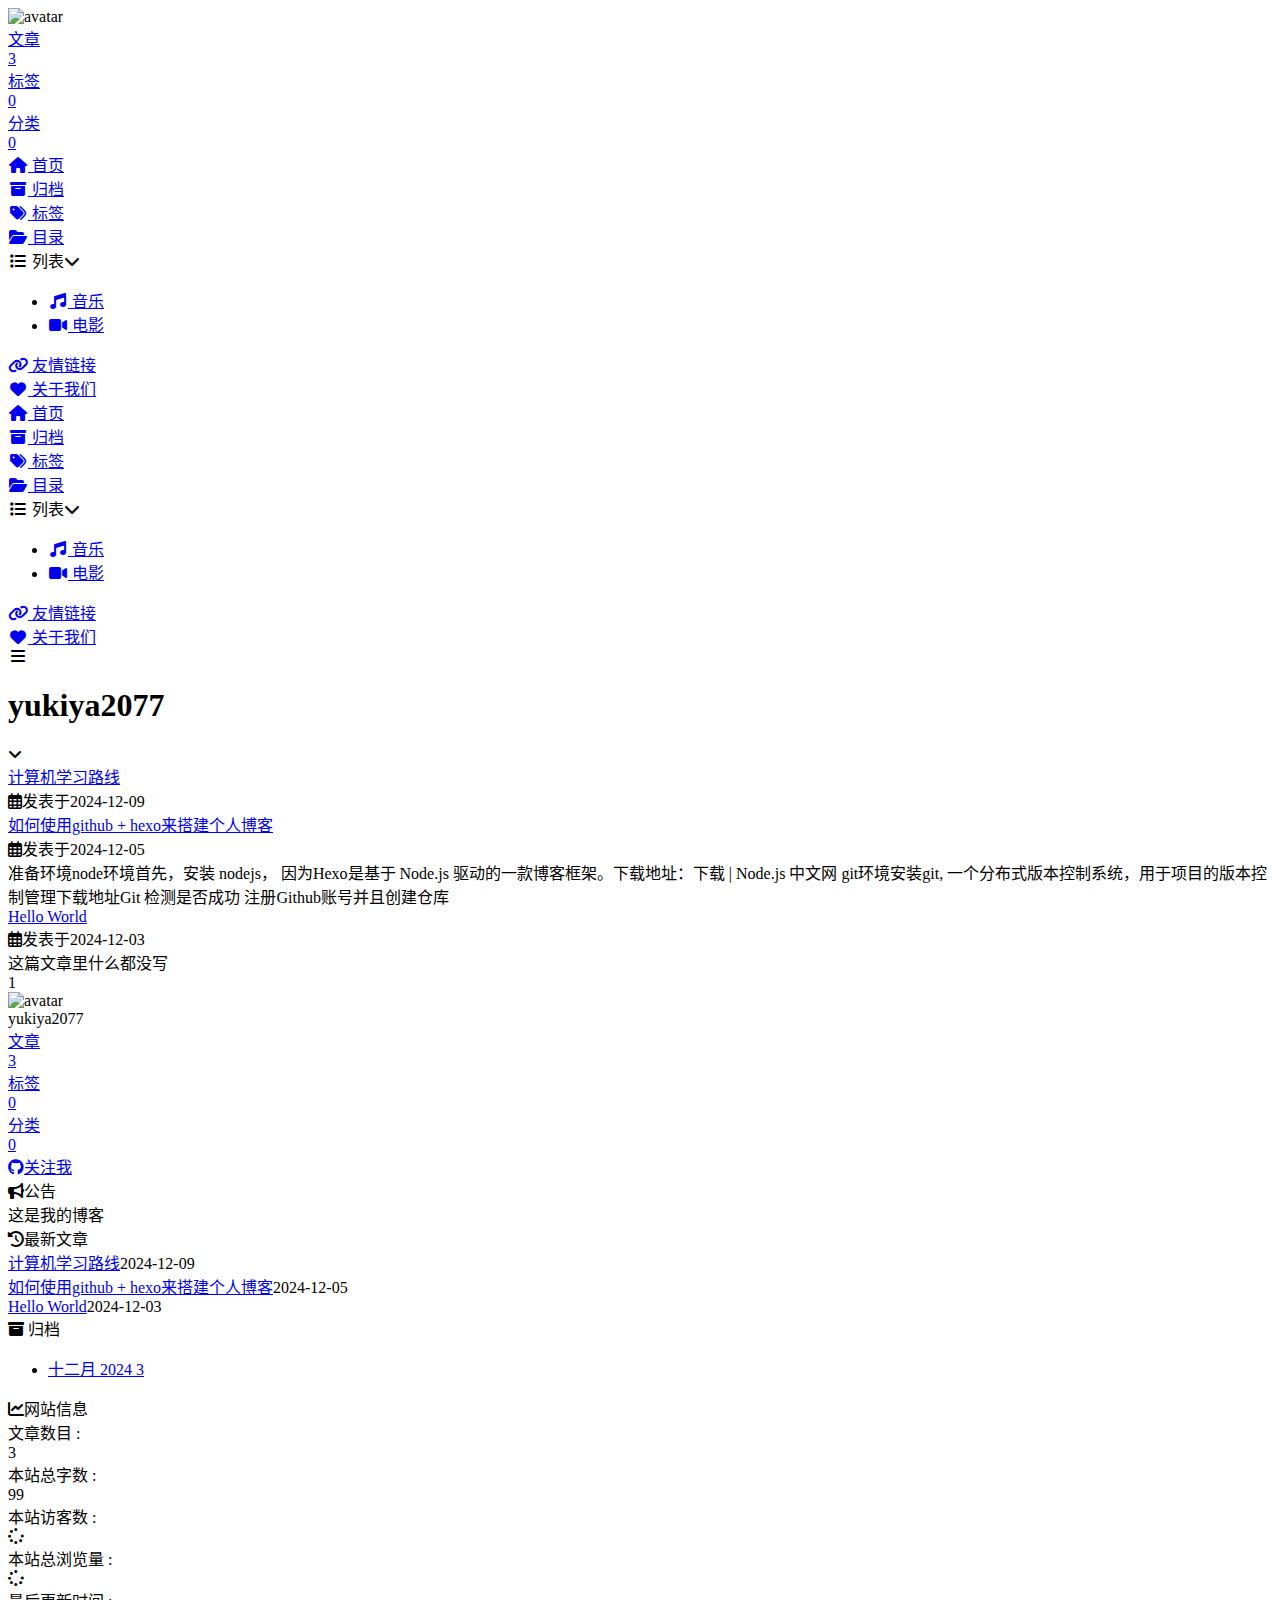
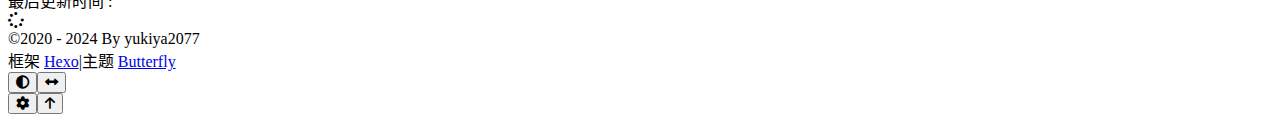
==== commit 52ee92cf: "Site updated: 2024-12-09 00:27:19" ====
--- a/index.html
+++ b/index.html
@@ -141,7 +141,7 @@
   isHighlightShrink: false,
   isToc: false,
   isShuoshuo: false
-}</script><meta name="generator" content="Hexo 7.3.0"></head><body><div id="sidebar"><div id="menu-mask"></div><div id="sidebar-menus"><div class="avatar-img text-center"><img src="/img/%E5%A4%B4%E5%83%8F.jpg" onerror="onerror=null;src='/img/friend_404.gif'" alt="avatar"/></div><div class="site-data text-center"><a href="/archives/"><div class="headline">文章</div><div class="length-num">2</div></a><a href="/tags/"><div class="headline">标签</div><div class="length-num">0</div></a><a href="/categories/"><div class="headline">分类</div><div class="length-num">0</div></a></div><div class="menus_items"><div class="menus_item"><a class="site-page" href="/"><i class="fa-fw fas fa-home"></i><span> 首页</span></a></div><div class="menus_item"><a class="site-page" href="/archives/"><i class="fa-fw fas fa-archive"></i><span> 归档</span></a></div><div class="menus_item"><a class="site-page" href="/tags/"><i class="fa-fw fas fa-tags"></i><span> 标签</span></a></div><div class="menus_item"><a class="site-page" href="/categories/"><i class="fa-fw fas fa-folder-open"></i><span> 目录</span></a></div><div class="menus_item"><span class="site-page group"><i class="fa-fw fas fa-list"></i><span> 列表</span><i class="fas fa-chevron-down"></i></span><ul class="menus_item_child"><li><a class="site-page child" href="/music/"><i class="fa-fw fas fa-music"></i><span> 音乐</span></a></li><li><a class="site-page child" href="/movies/"><i class="fa-fw fas fa-video"></i><span> 电影</span></a></li></ul></div><div class="menus_item"><a class="site-page" href="/link/"><i class="fa-fw fas fa-link"></i><span> 友情链接</span></a></div><div class="menus_item"><a class="site-page" href="/about/"><i class="fa-fw fas fa-heart"></i><span> 关于我们</span></a></div></div></div></div><div class="page" id="body-wrap"><header class="full_page fixed" id="page-header"><nav id="nav"><span id="blog-info"><a class="nav-site-title" href="/"></a></span><div id="menus"><div class="menus_items"><div class="menus_item"><a class="site-page" href="/"><i class="fa-fw fas fa-home"></i><span> 首页</span></a></div><div class="menus_item"><a class="site-page" href="/archives/"><i class="fa-fw fas fa-archive"></i><span> 归档</span></a></div><div class="menus_item"><a class="site-page" href="/tags/"><i class="fa-fw fas fa-tags"></i><span> 标签</span></a></div><div class="menus_item"><a class="site-page" href="/categories/"><i class="fa-fw fas fa-folder-open"></i><span> 目录</span></a></div><div class="menus_item"><span class="site-page group"><i class="fa-fw fas fa-list"></i><span> 列表</span><i class="fas fa-chevron-down"></i></span><ul class="menus_item_child"><li><a class="site-page child" href="/music/"><i class="fa-fw fas fa-music"></i><span> 音乐</span></a></li><li><a class="site-page child" href="/movies/"><i class="fa-fw fas fa-video"></i><span> 电影</span></a></li></ul></div><div class="menus_item"><a class="site-page" href="/link/"><i class="fa-fw fas fa-link"></i><span> 友情链接</span></a></div><div class="menus_item"><a class="site-page" href="/about/"><i class="fa-fw fas fa-heart"></i><span> 关于我们</span></a></div></div><div id="toggle-menu"><span class="site-page"><i class="fas fa-bars fa-fw"></i></span></div></div></nav><div id="site-info"><h1 id="site-title">yukiya2077</h1><div id="site-subtitle"><span id="subtitle"></span></div></div><div id="scroll-down"><i class="fas fa-angle-down scroll-down-effects"></i></div></header><main class="layout" id="content-inner"><div class="recent-posts nc" id="recent-posts"><div class="recent-post-items"><div class="recent-post-item"><div class="recent-post-info no-cover"><a class="article-title" href="/2024/12/05/%E5%A6%82%E4%BD%95%E4%BD%BF%E7%94%A8github-hexo%E6%9D%A5%E6%90%AD%E5%BB%BA%E4%B8%AA%E4%BA%BA%E5%8D%9A%E5%AE%A2/" title="如何使用github + hexo来搭建个人博客">如何使用github + hexo来搭建个人博客</a><div class="article-meta-wrap"><span class="post-meta-date"><i class="far fa-calendar-alt"></i><span class="article-meta-label">发表于</span><time datetime="2024-12-05T11:08:02.000Z" title="发表于 2024-12-05 19:08:02">2024-12-05</time></span></div><div class="content">准备环境node环境首先，安装 nodejs， 因为Hexo是基于 Node.js 驱动的一款博客框架。下载地址：下载 | Node.js 中文网 git环境安装git, 一个分布式版本控制系统，用于项目的版本控制管理下载地址Git 检测是否成功![Image text 注册Github账号并且创建仓库</div></div></div><div class="recent-post-item"><div class="recent-post-info no-cover"><a class="article-title" href="/2024/12/03/hello-world/" title="Hello World">Hello World</a><div class="article-meta-wrap"><span class="post-meta-date"><i class="far fa-calendar-alt"></i><span class="article-meta-label">发表于</span><time datetime="2024-12-03T13:11:00.237Z" title="发表于 2024-12-03 21:11:00">2024-12-03</time></span></div><div class="content">Welcome to Hexo! This is your very first post. Check documentation for more info. If you get any problems when using Hexo, you can find the answer in troubleshooting or you can ask me on GitHub. Quick StartCreate a new post1$ hexo new &quot;My New Post&quot;  More info: Writing Run server1$ hexo server  More info: Server Generate static files1$ hexo generate  More info: Generating Deploy to remote sites1$ hexo deploy  More info: Deployment </div></div></div></div><nav id="pagination"><div class="pagination"><span class="page-number current">1</span></div></nav></div><div class="aside-content" id="aside-content"><div class="card-widget card-info text-center"><div class="avatar-img"><img src="/img/%E5%A4%B4%E5%83%8F.jpg" onerror="this.onerror=null;this.src='/img/friend_404.gif'" alt="avatar"/></div><div class="author-info-name">yukiya2077</div><div class="author-info-description"></div><div class="site-data"><a href="/archives/"><div class="headline">文章</div><div class="length-num">2</div></a><a href="/tags/"><div class="headline">标签</div><div class="length-num">0</div></a><a href="/categories/"><div class="headline">分类</div><div class="length-num">0</div></a></div><a id="card-info-btn" target="_blank" rel="noopener" href="https://github.com/yukiya2077"><i class="fab fa-github"></i><span>关注我</span></a></div><div class="card-widget card-announcement"><div class="item-headline"><i class="fas fa-bullhorn fa-shake"></i><span>公告</span></div><div class="announcement_content">这是我的博客</div></div><div class="sticky_layout"><div class="card-widget card-recent-post"><div class="item-headline"><i class="fas fa-history"></i><span>最新文章</span></div><div class="aside-list"><div class="aside-list-item no-cover"><div class="content"><a class="title" href="/2024/12/05/%E5%A6%82%E4%BD%95%E4%BD%BF%E7%94%A8github-hexo%E6%9D%A5%E6%90%AD%E5%BB%BA%E4%B8%AA%E4%BA%BA%E5%8D%9A%E5%AE%A2/" title="如何使用github + hexo来搭建个人博客">如何使用github + hexo来搭建个人博客</a><time datetime="2024-12-05T11:08:02.000Z" title="发表于 2024-12-05 19:08:02">2024-12-05</time></div></div><div class="aside-list-item no-cover"><div class="content"><a class="title" href="/2024/12/03/hello-world/" title="Hello World">Hello World</a><time datetime="2024-12-03T13:11:00.237Z" title="发表于 2024-12-03 21:11:00">2024-12-03</time></div></div></div></div><div class="card-widget card-archives">
+}</script><meta name="generator" content="Hexo 7.3.0"></head><body><div id="sidebar"><div id="menu-mask"></div><div id="sidebar-menus"><div class="avatar-img text-center"><img src="/img/%E5%A4%B4%E5%83%8F.jpg" onerror="onerror=null;src='/img/friend_404.gif'" alt="avatar"/></div><div class="site-data text-center"><a href="/archives/"><div class="headline">文章</div><div class="length-num">3</div></a><a href="/tags/"><div class="headline">标签</div><div class="length-num">0</div></a><a href="/categories/"><div class="headline">分类</div><div class="length-num">0</div></a></div><div class="menus_items"><div class="menus_item"><a class="site-page" href="/"><i class="fa-fw fas fa-home"></i><span> 首页</span></a></div><div class="menus_item"><a class="site-page" href="/archives/"><i class="fa-fw fas fa-archive"></i><span> 归档</span></a></div><div class="menus_item"><a class="site-page" href="/tags/"><i class="fa-fw fas fa-tags"></i><span> 标签</span></a></div><div class="menus_item"><a class="site-page" href="/categories/"><i class="fa-fw fas fa-folder-open"></i><span> 目录</span></a></div><div class="menus_item"><span class="site-page group"><i class="fa-fw fas fa-list"></i><span> 列表</span><i class="fas fa-chevron-down"></i></span><ul class="menus_item_child"><li><a class="site-page child" href="/music/"><i class="fa-fw fas fa-music"></i><span> 音乐</span></a></li><li><a class="site-page child" href="/movies/"><i class="fa-fw fas fa-video"></i><span> 电影</span></a></li></ul></div><div class="menus_item"><a class="site-page" href="/link/"><i class="fa-fw fas fa-link"></i><span> 友情链接</span></a></div><div class="menus_item"><a class="site-page" href="/about/"><i class="fa-fw fas fa-heart"></i><span> 关于我们</span></a></div></div></div></div><div class="page" id="body-wrap"><header class="full_page fixed" id="page-header"><nav id="nav"><span id="blog-info"><a class="nav-site-title" href="/"></a></span><div id="menus"><div class="menus_items"><div class="menus_item"><a class="site-page" href="/"><i class="fa-fw fas fa-home"></i><span> 首页</span></a></div><div class="menus_item"><a class="site-page" href="/archives/"><i class="fa-fw fas fa-archive"></i><span> 归档</span></a></div><div class="menus_item"><a class="site-page" href="/tags/"><i class="fa-fw fas fa-tags"></i><span> 标签</span></a></div><div class="menus_item"><a class="site-page" href="/categories/"><i class="fa-fw fas fa-folder-open"></i><span> 目录</span></a></div><div class="menus_item"><span class="site-page group"><i class="fa-fw fas fa-list"></i><span> 列表</span><i class="fas fa-chevron-down"></i></span><ul class="menus_item_child"><li><a class="site-page child" href="/music/"><i class="fa-fw fas fa-music"></i><span> 音乐</span></a></li><li><a class="site-page child" href="/movies/"><i class="fa-fw fas fa-video"></i><span> 电影</span></a></li></ul></div><div class="menus_item"><a class="site-page" href="/link/"><i class="fa-fw fas fa-link"></i><span> 友情链接</span></a></div><div class="menus_item"><a class="site-page" href="/about/"><i class="fa-fw fas fa-heart"></i><span> 关于我们</span></a></div></div><div id="toggle-menu"><span class="site-page"><i class="fas fa-bars fa-fw"></i></span></div></div></nav><div id="site-info"><h1 id="site-title">yukiya2077</h1><div id="site-subtitle"><span id="subtitle"></span></div></div><div id="scroll-down"><i class="fas fa-angle-down scroll-down-effects"></i></div></header><main class="layout" id="content-inner"><div class="recent-posts nc" id="recent-posts"><div class="recent-post-items"><div class="recent-post-item"><div class="recent-post-info no-cover"><a class="article-title" href="/2024/12/09/%E8%AE%A1%E7%AE%97%E6%9C%BA%E5%AD%A6%E4%B9%A0%E8%B7%AF%E7%BA%BF/" title="计算机学习路线">计算机学习路线</a><div class="article-meta-wrap"><span class="post-meta-date"><i class="far fa-calendar-alt"></i><span class="article-meta-label">发表于</span><time datetime="2024-12-08T16:23:06.000Z" title="发表于 2024-12-09 00:23:06">2024-12-09</time></span></div><div class="content"> </div></div></div><div class="recent-post-item"><div class="recent-post-info no-cover"><a class="article-title" href="/2024/12/05/%E5%A6%82%E4%BD%95%E4%BD%BF%E7%94%A8github-hexo%E6%9D%A5%E6%90%AD%E5%BB%BA%E4%B8%AA%E4%BA%BA%E5%8D%9A%E5%AE%A2/" title="如何使用github + hexo来搭建个人博客">如何使用github + hexo来搭建个人博客</a><div class="article-meta-wrap"><span class="post-meta-date"><i class="far fa-calendar-alt"></i><span class="article-meta-label">发表于</span><time datetime="2024-12-05T11:08:02.000Z" title="发表于 2024-12-05 19:08:02">2024-12-05</time></span></div><div class="content">准备环境node环境首先，安装 nodejs， 因为Hexo是基于 Node.js 驱动的一款博客框架。下载地址：下载 | Node.js 中文网 git环境安装git, 一个分布式版本控制系统，用于项目的版本控制管理下载地址Git 检测是否成功 注册Github账号并且创建仓库</div></div></div><div class="recent-post-item"><div class="recent-post-info no-cover"><a class="article-title" href="/2024/12/03/%E4%BD%A0%E5%A5%BD/" title="Hello World">Hello World</a><div class="article-meta-wrap"><span class="post-meta-date"><i class="far fa-calendar-alt"></i><span class="article-meta-label">发表于</span><time datetime="2024-12-03T13:11:00.237Z" title="发表于 2024-12-03 21:11:00">2024-12-03</time></span></div><div class="content">这篇文章里什么都没写 </div></div></div></div><nav id="pagination"><div class="pagination"><span class="page-number current">1</span></div></nav></div><div class="aside-content" id="aside-content"><div class="card-widget card-info text-center"><div class="avatar-img"><img src="/img/%E5%A4%B4%E5%83%8F.jpg" onerror="this.onerror=null;this.src='/img/friend_404.gif'" alt="avatar"/></div><div class="author-info-name">yukiya2077</div><div class="author-info-description"></div><div class="site-data"><a href="/archives/"><div class="headline">文章</div><div class="length-num">3</div></a><a href="/tags/"><div class="headline">标签</div><div class="length-num">0</div></a><a href="/categories/"><div class="headline">分类</div><div class="length-num">0</div></a></div><a id="card-info-btn" target="_blank" rel="noopener" href="https://github.com/yukiya2077"><i class="fab fa-github"></i><span>关注我</span></a></div><div class="card-widget card-announcement"><div class="item-headline"><i class="fas fa-bullhorn fa-shake"></i><span>公告</span></div><div class="announcement_content">这是我的博客</div></div><div class="sticky_layout"><div class="card-widget card-recent-post"><div class="item-headline"><i class="fas fa-history"></i><span>最新文章</span></div><div class="aside-list"><div class="aside-list-item no-cover"><div class="content"><a class="title" href="/2024/12/09/%E8%AE%A1%E7%AE%97%E6%9C%BA%E5%AD%A6%E4%B9%A0%E8%B7%AF%E7%BA%BF/" title="计算机学习路线">计算机学习路线</a><time datetime="2024-12-08T16:23:06.000Z" title="发表于 2024-12-09 00:23:06">2024-12-09</time></div></div><div class="aside-list-item no-cover"><div class="content"><a class="title" href="/2024/12/05/%E5%A6%82%E4%BD%95%E4%BD%BF%E7%94%A8github-hexo%E6%9D%A5%E6%90%AD%E5%BB%BA%E4%B8%AA%E4%BA%BA%E5%8D%9A%E5%AE%A2/" title="如何使用github + hexo来搭建个人博客">如何使用github + hexo来搭建个人博客</a><time datetime="2024-12-05T11:08:02.000Z" title="发表于 2024-12-05 19:08:02">2024-12-05</time></div></div><div class="aside-list-item no-cover"><div class="content"><a class="title" href="/2024/12/03/%E4%BD%A0%E5%A5%BD/" title="Hello World">Hello World</a><time datetime="2024-12-03T13:11:00.237Z" title="发表于 2024-12-03 21:11:00">2024-12-03</time></div></div></div></div><div class="card-widget card-archives">
     <div class="item-headline">
       <i class="fas fa-archive"></i>
       <span>归档</span>
@@ -152,10 +152,10 @@
       <li class="card-archive-list-item">
         <a class="card-archive-list-link" href="/archives/2024/12/">
           <span class="card-archive-list-date">十二月 2024</span>
-          <span class="card-archive-list-count">2</span>
+          <span class="card-archive-list-count">3</span>
         </a>
       </li>
-    </ul></div><div class="card-widget card-webinfo"><div class="item-headline"><i class="fas fa-chart-line"></i><span>网站信息</span></div><div class="webinfo"><div class="webinfo-item"><div class="item-name">文章数目 :</div><div class="item-count">2</div></div><div class="webinfo-item"><div class="item-name">本站总字数 :</div><div class="item-count">166</div></div><div class="webinfo-item"><div class="item-name">本站访客数 :</div><div class="item-count" id="busuanzi_value_site_uv"><i class="fa-solid fa-spinner fa-spin"></i></div></div><div class="webinfo-item"><div class="item-name">本站总浏览量 :</div><div class="item-count" id="busuanzi_value_site_pv"><i class="fa-solid fa-spinner fa-spin"></i></div></div><div class="webinfo-item"><div class="item-name">最后更新时间 :</div><div class="item-count" id="last-push-date" data-lastPushDate="2024-12-08T16:06:12.360Z"><i class="fa-solid fa-spinner fa-spin"></i></div></div></div></div></div></div></main><footer id="footer"><div id="footer-wrap"><div class="copyright">&copy;2020 - 2024 By yukiya2077</div><div class="framework-info"><span>框架 </span><a target="_blank" rel="noopener" href="https://hexo.io">Hexo</a><span class="footer-separator">|</span><span>主题 </span><a target="_blank" rel="noopener" href="https://github.com/jerryc127/hexo-theme-butterfly">Butterfly</a></div></div></footer></div><div id="rightside"><div id="rightside-config-hide"><button id="darkmode" type="button" title="日间和夜间模式切换"><i class="fas fa-adjust"></i></button><button id="hide-aside-btn" type="button" title="单栏和双栏切换"><i class="fas fa-arrows-alt-h"></i></button></div><div id="rightside-config-show"><button id="rightside-config" type="button" title="设置"><i class="fas fa-cog fa-spin"></i></button><button id="go-up" type="button" title="回到顶部"><span class="scroll-percent"></span><i class="fas fa-arrow-up"></i></button></div></div><div><script src="/js/utils.js?v=5.2.2"></script><script src="/js/main.js?v=5.2.2"></script><div class="js-pjax"><script>window.typedJSFn = {
+    </ul></div><div class="card-widget card-webinfo"><div class="item-headline"><i class="fas fa-chart-line"></i><span>网站信息</span></div><div class="webinfo"><div class="webinfo-item"><div class="item-name">文章数目 :</div><div class="item-count">3</div></div><div class="webinfo-item"><div class="item-name">本站总字数 :</div><div class="item-count">99</div></div><div class="webinfo-item"><div class="item-name">本站访客数 :</div><div class="item-count" id="busuanzi_value_site_uv"><i class="fa-solid fa-spinner fa-spin"></i></div></div><div class="webinfo-item"><div class="item-name">本站总浏览量 :</div><div class="item-count" id="busuanzi_value_site_pv"><i class="fa-solid fa-spinner fa-spin"></i></div></div><div class="webinfo-item"><div class="item-name">最后更新时间 :</div><div class="item-count" id="last-push-date" data-lastPushDate="2024-12-08T16:27:05.343Z"><i class="fa-solid fa-spinner fa-spin"></i></div></div></div></div></div></div></main><footer id="footer"><div id="footer-wrap"><div class="copyright">&copy;2020 - 2024 By yukiya2077</div><div class="framework-info"><span>框架 </span><a target="_blank" rel="noopener" href="https://hexo.io">Hexo</a><span class="footer-separator">|</span><span>主题 </span><a target="_blank" rel="noopener" href="https://github.com/jerryc127/hexo-theme-butterfly">Butterfly</a></div></div></footer></div><div id="rightside"><div id="rightside-config-hide"><button id="darkmode" type="button" title="日间和夜间模式切换"><i class="fas fa-adjust"></i></button><button id="hide-aside-btn" type="button" title="单栏和双栏切换"><i class="fas fa-arrows-alt-h"></i></button></div><div id="rightside-config-show"><button id="rightside-config" type="button" title="设置"><i class="fas fa-cog fa-spin"></i></button><button id="go-up" type="button" title="回到顶部"><span class="scroll-percent"></span><i class="fas fa-arrow-up"></i></button></div></div><div><script src="/js/utils.js?v=5.2.2"></script><script src="/js/main.js?v=5.2.2"></script><div class="js-pjax"><script>window.typedJSFn = {
   init: str => {
     window.typed = new Typed('#subtitle', Object.assign({
       strings: str,
